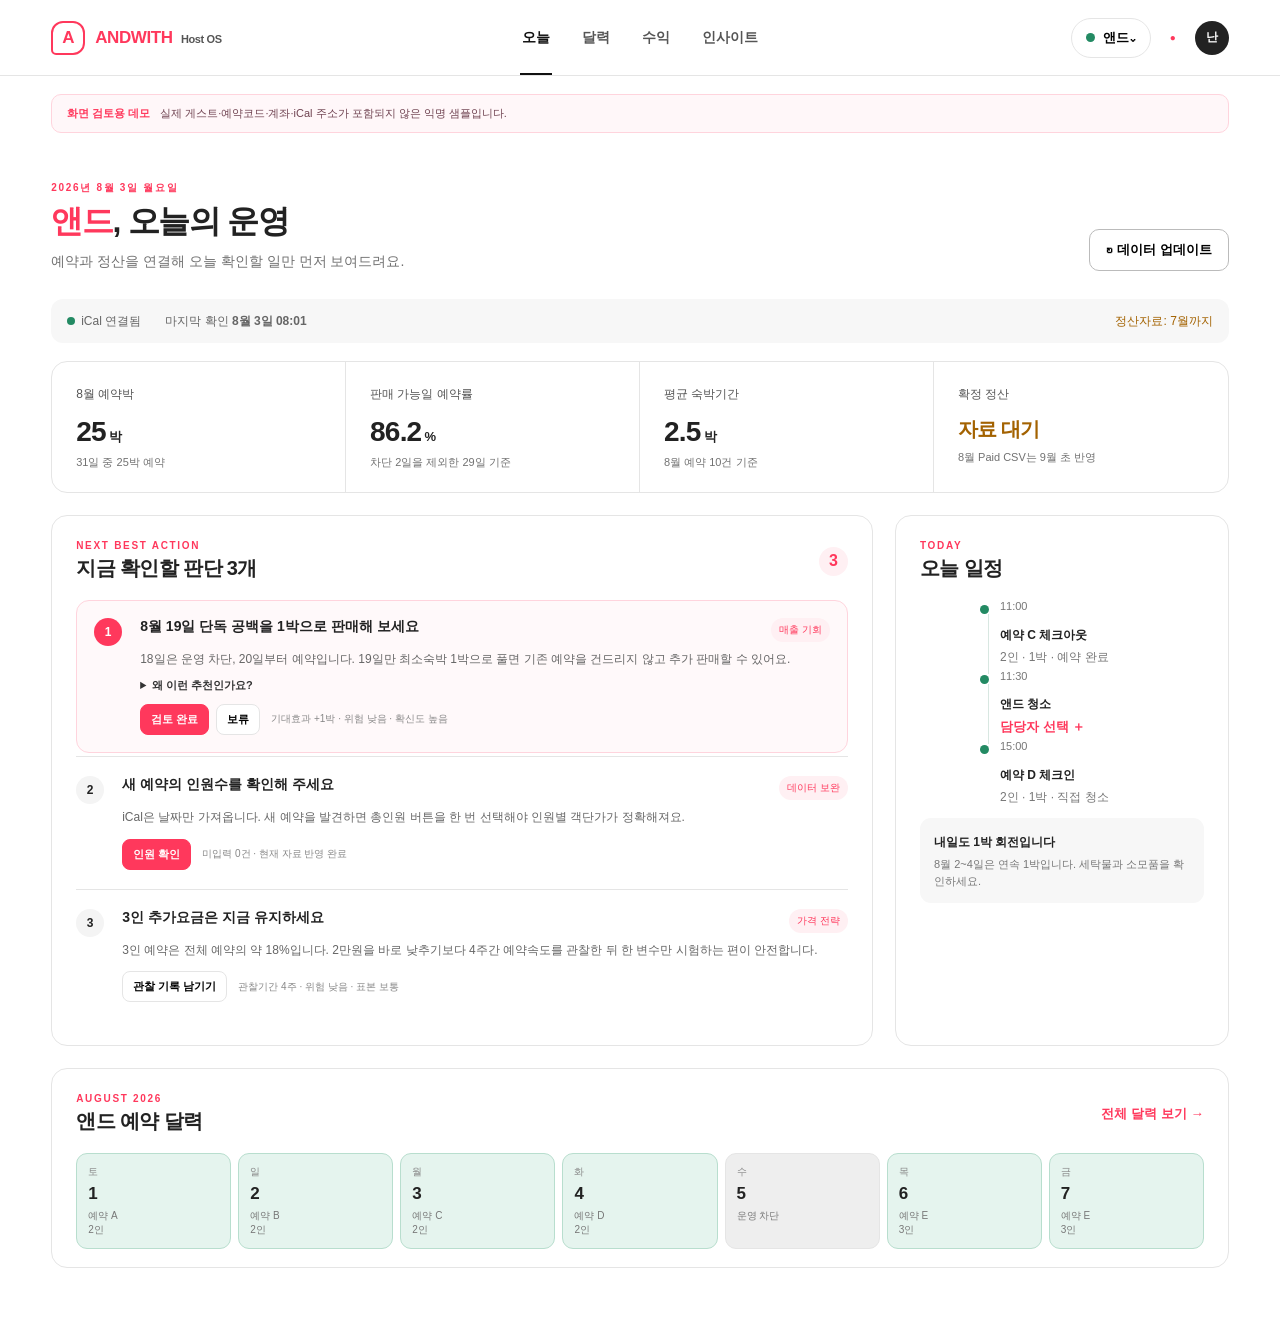
==== andwith-demo.html @ 37c61ce6 "Add standalone ANDWITH demo preview" ====
<!doctype html>
<html lang="ko">
<head>
  <meta charset="UTF-8">
  <meta name="viewport" content="width=device-width, initial-scale=1.0">
  <meta name="description" content="앤드 숙소의 예약·정산·운영 판단을 돕는 내부 운영 대시보드">
  <title>ANDWITH Host OS · 앤드</title>
  <style>
:root{--coral:#ff385c;--coral-dark:#df264b;--ink:#222;--muted:#717171;--line:#e5e5e5;--soft:#f7f7f7;--green:#238a63;--green-soft:#e5f4ee;--gold:#d49a22;--shadow:0 8px 30px rgba(0,0,0,.07)}
*{box-sizing:border-box}html{scroll-behavior:smooth}body{margin:0;color:var(--ink);background:#fff;font-family:Pretendard,"Noto Sans KR",-apple-system,BlinkMacSystemFont,"Segoe UI",sans-serif}.topbar{height:76px;border-bottom:1px solid var(--line);display:grid;grid-template-columns:1fr auto 1fr;align-items:center;padding:0 4vw;position:sticky;top:0;background:rgba(255,255,255,.96);backdrop-filter:blur(12px);z-index:20}.brand{display:flex;align-items:center;gap:10px;text-decoration:none;color:var(--coral);font-size:17px;font-weight:800;letter-spacing:-.4px}.brand b{color:#555;font-size:11px;margin-left:4px}.brand-mark{width:34px;height:34px;border:2px solid var(--coral);border-radius:12px 12px 12px 5px;display:grid;place-items:center}.topbar nav{display:flex;align-self:stretch;gap:28px}.nav{border:0;background:none;font-size:14px;font-weight:650;color:#555;position:relative;cursor:pointer;padding:0 2px}.nav.active{color:#111}.nav.active:after{content:"";height:2px;background:#111;position:absolute;left:0;right:0;bottom:0}.top-actions{display:flex;align-items:center;justify-content:flex-end;gap:13px}.property-pill{border:1px solid var(--line);border-radius:24px;background:white;padding:10px 14px;font-weight:700}.property-pill i{display:inline-block;width:9px;height:9px;border-radius:50%;background:var(--green);margin-right:8px}.bell{border:0;background:none;color:var(--coral);font-size:10px}.avatar{width:34px;height:34px;border-radius:50%;display:grid;place-items:center;background:#222;color:white;font-size:12px;font-weight:700}main{max-width:1480px;margin:auto;padding:0 4vw 70px}.view{display:none}.view.active{display:block}.page-head{display:flex;justify-content:space-between;align-items:flex-end;padding:48px 0 28px;gap:30px}.page-head.compact{padding-top:40px}.page-head h1{font-size:32px;letter-spacing:-1.3px;margin:5px 0 9px}.page-head h1 em{font-style:normal;color:var(--coral)}.page-head>div>p:last-child{color:var(--muted);font-size:14px;margin:0}.kicker{margin:0;color:var(--coral);font-size:10px;letter-spacing:1.7px;font-weight:800}.outline,.primary{border-radius:10px;padding:11px 16px;font-weight:700;cursor:pointer}.outline{background:#fff;border:1px solid #bbb}.primary{background:var(--coral);color:#fff;border:1px solid var(--coral)}.primary:hover{background:var(--coral-dark)}.status-strip{height:44px;background:var(--soft);border-radius:12px;display:flex;align-items:center;gap:24px;padding:0 16px;font-size:12px;color:#666;margin-bottom:18px}.status-strip .needs{margin-left:auto;color:#a36200}.dot{display:inline-block;width:8px;height:8px;border-radius:50%;margin-right:6px}.green{background:var(--green)}.metric-grid{display:grid;grid-template-columns:repeat(4,1fr);border:1px solid var(--line);border-radius:16px;overflow:hidden;margin-bottom:22px}.metric-grid article{padding:22px 24px;min-height:126px;border-right:1px solid var(--line)}.metric-grid article:last-child{border:0}.metric-grid span{font-size:12px;color:#555}.metric-grid strong{display:block;font-size:28px;margin:13px 0 7px;letter-spacing:-.8px}.metric-grid strong small{font-size:13px;margin-left:3px}.metric-grid p{font-size:11px;color:var(--muted);margin:0}.metric-grid .waiting{font-size:20px;color:#a36200}.dashboard-grid{display:grid;grid-template-columns:minmax(0,1.6fr) minmax(300px,.65fr);gap:22px;margin-bottom:22px}.panel{border:1px solid var(--line);border-radius:16px;background:#fff;padding:24px}.panel-head{display:flex;align-items:center;justify-content:space-between;margin-bottom:18px}.panel-head h2{font-size:20px;margin:4px 0 0;letter-spacing:-.6px}.count{width:29px;height:29px;border-radius:50%;display:grid;place-items:center;background:#fff0f3;color:var(--coral);font-weight:800}.recommend{display:grid;grid-template-columns:34px 1fr;gap:12px;padding:19px 0;border-top:1px solid var(--line)}.recommend.urgent{border:1px solid #ffd4dd;background:#fff9fa;border-radius:13px;padding:17px;margin-bottom:3px}.rank{width:28px;height:28px;border-radius:50%;background:#f4f4f4;display:grid;place-items:center;font-weight:800;font-size:12px}.urgent .rank{background:var(--coral);color:#fff}.rec-title{display:flex;justify-content:space-between;gap:12px}.rec-title b{font-size:14px}.rec-title span{font-size:10px;color:var(--coral);background:#fff0f3;padding:5px 8px;border-radius:20px;white-space:nowrap}.recommend p{font-size:12px;line-height:1.65;color:#666;margin:8px 0}.recommend details{font-size:11px;color:#666}.recommend summary{cursor:pointer;color:#333;font-weight:700}.recommend li{margin:6px 0}.rec-actions{display:flex;align-items:center;gap:7px;margin-top:11px}.rec-actions button{border:1px solid var(--line);background:#fff;padding:7px 10px;border-radius:8px;font-size:11px;font-weight:700;cursor:pointer}.rec-actions button.primary{background:var(--coral);border-color:var(--coral);color:#fff}.rec-actions small{color:#888;font-size:10px;margin-left:4px}.right-panel{padding-bottom:18px}.timeline{display:grid;gap:0}.timeline>div{display:grid;grid-template-columns:52px 12px 1fr;gap:8px;position:relative;min-height:70px}.timeline>div:before{content:"";grid-column:2;width:9px;height:9px;border-radius:50%;background:var(--green);margin-top:5px;z-index:1}.timeline>div:not(:last-child):after{content:"";position:absolute;left:68px;top:14px;bottom:-4px;width:1px;background:#d8e7e1}.timeline time{font-size:11px;color:#777}.timeline span{grid-column:3}.timeline b,.timeline small{display:block;font-size:12px}.timeline small{color:#777;margin-top:5px}.text-button{border:0;background:none;color:var(--coral);font-weight:700;padding:0;cursor:pointer}.mini-alert{background:#f7f7f7;padding:14px;border-radius:11px;margin-top:8px}.mini-alert b{font-size:12px}.mini-alert p{font-size:11px;line-height:1.5;color:#777;margin:5px 0 0}.calendar-preview{padding-bottom:18px}.week-strip{display:grid;grid-template-columns:repeat(7,1fr);gap:7px}.week-day{min-height:91px;border:1px solid var(--line);border-radius:11px;padding:11px}.week-day span,.week-day b,.week-day small{display:block}.week-day span{font-size:10px;color:#888}.week-day b{font-size:17px;margin:5px 0}.week-day small{font-size:10px;color:#777}.week-day.booked{background:var(--green-soft);border-color:#b8dece}.week-day.blocked-day{background:#eee;text-decoration:none}.calendar-toolbar{display:flex;align-items:center;gap:13px;margin-bottom:18px}.calendar-toolbar>button{border:1px solid var(--line);background:#fff;border-radius:50%;width:32px;height:32px;font-size:20px}.calendar-toolbar h2{font-size:23px;margin:0}.legend{margin-left:auto;display:flex;gap:15px;font-size:11px;color:#666}.legend i{display:inline-block;width:9px;height:9px;border-radius:3px;margin-right:5px}.legend .and{background:var(--green)}.legend .blocked{background:#aaa}.legend .clean{border:2px solid var(--coral)}.weekdays,.month-calendar{display:grid;grid-template-columns:repeat(7,1fr)}.weekdays span{font-size:11px;text-align:center;color:#777;padding:8px}.month-calendar{border-top:1px solid var(--line);border-left:1px solid var(--line)}.day{background:#fff;border:0;border-right:1px solid var(--line);border-bottom:1px solid var(--line);min-height:132px;padding:9px;text-align:left;position:relative;overflow:hidden;cursor:pointer}.day:hover{box-shadow:inset 0 0 0 2px #bbb}.day.outside{background:#fafafa;cursor:default}.day time{font-weight:700;font-size:12px}.day.booked{background:linear-gradient(180deg,#fff 0,#fff 27%,#f0f8f5 27%)}.stay{margin:13px -4px 0;background:var(--green);color:#fff;border-radius:6px;padding:8px;min-height:43px}.stay b,.stay span{display:block;white-space:nowrap;overflow:hidden;text-overflow:ellipsis}.stay b{font-size:11px}.stay span{font-size:9px;opacity:.9;margin-top:2px}.block-label{margin-top:15px;background:#ddd;color:#666;border-radius:6px;padding:8px;font-size:10px}.clean-label{position:absolute;bottom:7px;left:8px;color:var(--coral);font-size:9px;font-weight:700}.price{position:absolute;left:9px;bottom:10px;font-size:10px;color:#777}.head-buttons{display:flex;gap:8px}.notice{display:flex;gap:12px;align-items:center;background:#fff5e5;color:#805400;padding:13px 16px;border-radius:10px;font-size:12px;margin-bottom:20px}.month-tabs{display:flex;gap:7px;margin-bottom:14px}.month-tabs button{border:1px solid var(--line);background:#fff;padding:9px 17px;border-radius:22px;font-weight:700}.month-tabs button.active{background:#222;color:#fff}.month-tabs small{font-size:8px}.revenue-cards{margin-bottom:22px}.profit-list>div{display:flex;justify-content:space-between;padding:13px 0;border-bottom:1px solid var(--line);font-size:13px}.profit-list .minus b{color:#777}.profit-list .total{padding-top:18px;border:0;font-size:15px}.profit-list .total b{color:var(--green)}.formula{background:var(--soft);padding:11px;border-radius:8px;color:#777;font-size:10px}.data-quality ul{list-style:none;padding:0;margin:0}.data-quality li{padding:10px 0;border-bottom:1px solid var(--line);font-size:12px}.data-quality li:before{margin-right:8px}.data-quality .ok:before{content:'✓';color:var(--green)}.data-quality .warn:before{content:'!';color:#b87800;font-weight:800}.chart-panel{padding-bottom:22px}.chip{font-size:10px;background:#fff0f3;color:var(--coral);padding:7px 10px;border-radius:20px}.chart{height:260px;position:relative;margin-top:30px}.chart svg{width:100%;height:230px;overflow:visible}.chart .area{fill:url(#area)}.chart .line{fill:none;stroke:var(--coral);stroke-width:3}.chart circle{fill:var(--coral);stroke:#fff;stroke-width:3}.gridlines{position:absolute;inset:0 0 30px;background:repeating-linear-gradient(to bottom,#eee 0,#eee 1px,transparent 1px,transparent 45px)}.spike-note{position:absolute;right:2%;top:-28px;background:#fff;border:1px solid #ffd1da;box-shadow:var(--shadow);padding:11px 13px;border-radius:10px;display:grid;gap:3px}.spike-note b{font-size:11px}.spike-note span{font-size:9px;color:#777}.spike-note button{border:0;background:none;color:var(--coral);padding:3px 0;text-align:left;font-size:9px;font-weight:700}.chart-labels{display:flex;justify-content:space-between;color:#888;font-size:10px}dialog{border:0;border-radius:18px;padding:0;width:min(590px,calc(100vw - 30px));box-shadow:0 24px 90px rgba(0,0,0,.25)}dialog::backdrop{background:rgba(0,0,0,.44);backdrop-filter:blur(2px)}dialog form{padding:30px;position:relative}dialog h2{font-size:24px;margin:5px 0 9px}dialog form>p:not(.kicker){font-size:12px;color:#777;line-height:1.6}.close{position:absolute;right:18px;top:16px;border:0;background:#f4f4f4;border-radius:50%;width:30px;height:30px;font-size:18px}dialog label{display:grid;gap:7px;font-size:11px;font-weight:700;margin-top:15px}dialog input,dialog textarea,dialog select{border:1px solid #ccc;border-radius:9px;padding:11px;font:inherit}dialog textarea{min-height:100px;resize:vertical}.dialog-actions{display:flex;justify-content:flex-end;gap:8px;margin-top:20px}.dialog-actions button{border:1px solid var(--line);padding:10px 15px;border-radius:9px;background:#fff;font-weight:700}.dialog-actions .primary{background:var(--coral);color:#fff}.result,.empty-state{margin-top:14px;background:var(--soft);padding:13px;border-radius:9px;color:#666;font-size:11px}.dropzone{border:1px dashed #aaa;border-radius:11px;padding:23px;text-align:center}.dropzone input{display:none}.dropzone span,.dropzone small{display:block}.dropzone small{color:#999;margin-top:4px}.form-row{display:grid;grid-template-columns:1fr 1fr;gap:10px}.guest-buttons{display:grid;grid-template-columns:repeat(4,1fr);gap:7px}.guest-buttons button{border:1px solid #ccc;background:#fff;padding:10px;border-radius:8px}.guest-buttons button.selected{background:var(--green);color:#fff;border-color:var(--green)}#toast{position:fixed;bottom:25px;left:50%;transform:translate(-50%,20px);background:#222;color:#fff;padding:11px 18px;border-radius:24px;font-size:12px;opacity:0;pointer-events:none;transition:.25s;z-index:99}#toast.show{opacity:1;transform:translate(-50%,0)}
@media(max-width:1000px){.metric-grid{grid-template-columns:1fr 1fr}.metric-grid article:nth-child(2){border-right:0}.metric-grid article:nth-child(-n+2){border-bottom:1px solid var(--line)}.dashboard-grid{grid-template-columns:1fr}.day{min-height:110px}.topbar{grid-template-columns:1fr auto}.topbar nav{display:none}.brand b{display:none}}
@media(max-width:650px){.topbar{height:64px;padding:0 16px}.property-pill{display:none}main{padding:0 13px 40px}.page-head{padding-top:28px;display:block}.page-head h1{font-size:27px}.page-head>button,.head-buttons{margin-top:18px}.metric-grid{grid-template-columns:1fr 1fr}.metric-grid article{padding:16px;min-height:110px}.metric-grid strong{font-size:22px}.status-strip{overflow:auto;white-space:nowrap}.recommend{grid-template-columns:28px 1fr}.rec-title{display:block}.rec-title span{display:inline-block;margin-top:6px}.rec-actions{flex-wrap:wrap}.week-strip{overflow:auto;grid-template-columns:repeat(7,95px)}.calendar-panel{padding:12px;overflow:auto}.calendar-toolbar,.weekdays,.month-calendar{min-width:760px}.legend{display:none}.day{min-height:115px}.notice{align-items:flex-start;display:grid}.spike-note{right:0}.chart{height:220px}.chart svg{height:190px}}
.demo-banner{margin-top:18px;padding:11px 15px;border:1px solid #ffd4dd;background:#fff7f9;border-radius:10px;display:flex;align-items:center;gap:10px;color:#6f4250;font-size:11px}.demo-banner b{color:var(--coral);white-space:nowrap}@media(max-width:650px){.demo-banner{align-items:flex-start;display:grid}}

</style>
</head>
<body>
  <header class="topbar">
    <a class="brand" href="#today" aria-label="ANDWITH 홈"><span class="brand-mark">A</span><span>ANDWITH <b>Host OS</b></span></a>
    <nav aria-label="주 메뉴">
      <button class="nav active" data-view="today">오늘</button><button class="nav" data-view="calendar">달력</button><button class="nav" data-view="revenue">수익</button><button class="nav" data-view="insights">인사이트</button>
    </nav>
    <div class="top-actions"><button class="property-pill"><i></i>앤드⌄</button><button class="bell" aria-label="알림">●</button><span class="avatar">난</span></div>
  </header>

  <main>
    <div class="demo-banner"><b>화면 검토용 데모</b><span>실제 게스트·예약코드·계좌·iCal 주소가 포함되지 않은 익명 샘플입니다.</span></div>
    <section class="view active" id="today">
      <div class="page-head"><div><p class="kicker">2026년 8월 3일 월요일</p><h1><em>앤드</em>, 오늘의 운영</h1><p>예약과 정산을 연결해 오늘 확인할 일만 먼저 보여드려요.</p></div><button class="outline" data-open="syncDialog">↻ 데이터 업데이트</button></div>
      <div class="status-strip"><span><i class="dot green"></i>iCal 연결됨</span><span>마지막 확인 <b id="lastSync">8월 3일 08:01</b></span><span class="needs">정산자료: 7월까지</span></div>
      <div class="metric-grid">
        <article><span>8월 예약박</span><strong id="bookedMetric">25<small>박</small></strong><p>31일 중 25박 예약</p></article>
        <article><span>판매 가능일 예약률</span><strong id="sellableMetric">86.2<small>%</small></strong><p>차단 2일을 제외한 29일 기준</p></article>
        <article><span>평균 숙박기간</span><strong id="losMetric">2.5<small>박</small></strong><p>8월 예약 10건 기준</p></article>
        <article><span>확정 정산</span><strong class="waiting">자료 대기</strong><p>8월 Paid CSV는 9월 초 반영</p></article>
      </div>

      <div class="dashboard-grid">
        <section class="panel actions-panel"><div class="panel-head"><div><p class="kicker">NEXT BEST ACTION</p><h2>지금 확인할 판단 3개</h2></div><span class="count">3</span></div>
          <article class="recommend urgent"><span class="rank">1</span><div><div class="rec-title"><b>8월 19일 단독 공백을 1박으로 판매해 보세요</b><span>매출 기회</span></div><p>18일은 운영 차단, 20일부터 예약입니다. 19일만 최소숙박 1박으로 풀면 기존 예약을 건드리지 않고 추가 판매할 수 있어요.</p><details><summary>왜 이런 추천인가요?</summary><ul><li>예약 사이 판매 가능한 단독 1박입니다.</li><li>최근 임박 1박 수령액은 약 8.8만~11.8만원 범위입니다.</li><li>외주 청소 시 할인 폭이 크면 이익이 빠르게 줄어듭니다.</li></ul></details><div class="rec-actions"><button class="primary">검토 완료</button><button>보류</button><small>기대효과 +1박 · 위험 낮음 · 확신도 높음</small></div></div></article>
          <article class="recommend"><span class="rank">2</span><div><div class="rec-title"><b>새 예약의 인원수를 확인해 주세요</b><span>데이터 보완</span></div><p>iCal은 날짜만 가져옵니다. 새 예약을 발견하면 총인원 버튼을 한 번 선택해야 인원별 객단가가 정확해져요.</p><div class="rec-actions"><button class="primary" data-open="guestDialog">인원 확인</button><small>미입력 0건 · 현재 자료 반영 완료</small></div></div></article>
          <article class="recommend"><span class="rank">3</span><div><div class="rec-title"><b>3인 추가요금은 지금 유지하세요</b><span>가격 전략</span></div><p>3인 예약은 전체 예약의 약 18%입니다. 2만원을 바로 낮추기보다 4주간 예약속도를 관찰한 뒤 한 변수만 시험하는 편이 안전합니다.</p><div class="rec-actions"><button>관찰 기록 남기기</button><small>관찰기간 4주 · 위험 낮음 · 표본 보통</small></div></div></article>
        </section>

        <aside class="panel right-panel"><div class="panel-head"><div><p class="kicker">TODAY</p><h2>오늘 일정</h2></div></div>
          <div class="timeline"><div><time>11:00</time><span><b>예약 C 체크아웃</b><small>2인 · 1박 · 예약 완료</small></span></div><div><time>11:30</time><span><b>앤드 청소</b><small><button class="text-button" id="cleanerButton">담당자 선택 ＋</button></small></span></div><div><time>15:00</time><span><b>예약 D 체크인</b><small>2인 · 1박 · 직접 청소</small></span></div></div>
          <div class="mini-alert"><b>내일도 1박 회전입니다</b><p>8월 2~4일은 연속 1박입니다. 세탁물과 소모품을 확인하세요.</p></div>
        </aside>
      </div>

      <section class="panel calendar-preview"><div class="panel-head"><div><p class="kicker">AUGUST 2026</p><h2>앤드 예약 달력</h2></div><button class="text-button" data-view-link="calendar">전체 달력 보기 →</button></div><div id="miniCalendar" class="week-strip"></div></section>
    </section>

    <section class="view" id="calendar">
      <div class="page-head compact"><div><p class="kicker">OPERATIONS CALENDAR</p><h1><em>앤드</em> 예약 달력</h1><p>예약·차단·청소 일정을 한 달 전체로 확인합니다.</p></div><div class="head-buttons"><button class="outline" data-open="reservationDialog">＋ 예약 보완</button><button class="primary" data-open="syncDialog">↻ 동기화</button></div></div>
      <section class="panel calendar-panel"><div class="calendar-toolbar"><button aria-label="이전 달">‹</button><h2>2026년 8월</h2><button aria-label="다음 달">›</button><div class="legend"><span><i class="and"></i>앤드 예약</span><span><i class="blocked"></i>운영 차단</span><span><i class="clean"></i>청소</span></div></div><div class="weekdays"><span>일</span><span>월</span><span>화</span><span>수</span><span>목</span><span>금</span><span>토</span></div><div id="monthCalendar" class="month-calendar"></div></section>
    </section>

    <section class="view" id="revenue">
      <div class="page-head compact"><div><p class="kicker">REVENUE & PROFIT</p><h1><em>앤드</em> 정산·손익</h1><p>숙박월 실적과 실제 입금월을 분리해서 봅니다.</p></div><button class="primary" data-open="csvDialog">CSV 업로드</button></div>
      <div class="notice"><b>8월은 진행 중입니다.</b><span>8월 Paid CSV를 9월 초에 올리면 확정 정산으로 마감됩니다. 매일 올릴 필요는 없어요.</span></div>
      <div class="month-tabs"><button>6월</button><button class="active">7월</button><button>8월 <small>진행 중</small></button></div>
      <div class="metric-grid revenue-cards"><article><span>7월 호스팅 총수입</span><strong>3,846,160<small>원</small></strong><p>숙박월 기준 추정 배분</p></article><article><span>공동호스트·수수료 후</span><strong>3,087,504<small>원</small></strong><p>입력 거래 기준</p></article><article><span>총 ADR</span><strong>142,450<small>원</small></strong><p>예약박 27박 기준</p></article><article><span>예상 운영이익</span><strong>1,707,000<small>원</small></strong><p>세전 · 비용 추정</p></article></div>
      <div class="dashboard-grid"><section class="panel"><div class="panel-head"><div><p class="kicker">PROFIT BRIDGE</p><h2>7월에 남은 돈</h2></div></div><div class="profit-list"><div><span>호스팅 총수입</span><b>3,846,160원</b></div><div class="minus"><span>에어비앤비 수수료·공동호스트</span><b>−758,656원</b></div><div class="minus"><span>월세·관리비·공과금·소모품</span><b>−855,000원</b></div><div class="minus"><span>청소·세탁 추정</span><b>−475,000원</b></div><div class="total"><span>세전 예상 운영이익</span><b>약 1,707,000원</b></div></div><p class="formula">각 숫자를 누르면 사용한 예약·거래·비용 원자료를 추적할 수 있도록 설계합니다.</p></section><aside class="panel data-quality"><div class="panel-head"><div><p class="kicker">DATA QUALITY</p><h2>정산 확인사항</h2></div></div><ul><li class="ok">Payout 행은 매출에서 제외</li><li class="ok">동일 예약코드 분할거래 통합</li><li class="ok">추천 크레딧은 영업외수입 분리</li><li class="warn">월경계 예약은 숙박일별 평균 배분</li><li class="warn">인터넷 비용 금액 미입력</li></ul></aside></div>
    </section>

    <section class="view" id="insights">
      <div class="page-head compact"><div><p class="kicker">PERFORMANCE INSIGHTS</p><h1><em>앤드</em> 성과 인사이트</h1><p>조회·예약·남은 판매일을 함께 보고 전환율을 해석합니다.</p></div><button class="outline" id="addChange">＋ 변경 기록</button></div>
      <div class="metric-grid"><article><span>7월 조회수</span><strong>4,126</strong><p>6월 대비 +58.2%</p></article><article><span>새 예약</span><strong>25<small>건</small></strong><p>선택기간 기준</p></article><article><span>조회→예약률</span><strong>0.6<small>%</small></strong><p>가동률과 다른 지표입니다</p></article><article><span>7월 판매 가능일 예약률</span><strong>100<small>%</small></strong><p>운영차단 4일 제외</p></article></div>
      <section class="panel chart-panel"><div class="panel-head"><div><p class="kicker">VIEWS & CHANGE LOG</p><h2>조회 추이와 운영 변경</h2></div><span class="chip">원인 후보 비교</span></div><div class="chart"><div class="gridlines"></div><svg viewBox="0 0 1000 230" preserveAspectRatio="none" aria-label="7월 조회수 추이"><defs><linearGradient id="area" x1="0" y1="0" x2="0" y2="1"><stop offset="0" stop-color="#ff385c" stop-opacity=".35"/><stop offset="1" stop-color="#ff385c" stop-opacity=".02"/></linearGradient></defs><path class="area" d="M0 170 L40 195 L80 172 L120 180 L160 193 L200 196 L240 170 L280 150 L320 172 L360 170 L400 105 L440 80 L480 125 L520 184 L560 186 L600 180 L640 185 L680 172 L720 148 L760 145 L800 115 L840 110 L880 145 L900 180 L920 25 L940 135 L970 145 L1000 160 L1000 230 L0 230Z"/><path class="line" d="M0 170 L40 195 L80 172 L120 180 L160 193 L200 196 L240 170 L280 150 L320 172 L360 170 L400 105 L440 80 L480 125 L520 184 L560 186 L600 180 L640 185 L680 172 L720 148 L760 145 L800 115 L840 110 L880 145 L900 180 L920 25 L940 135 L970 145 L1000 160"/><circle cx="920" cy="25" r="6"/></svg><div class="spike-note"><b>7월 26일 조회 급등</b><span>변경 기록이 없어 원인을 확정할 수 없어요.</span><button id="logCause">이날 변경 기록 추가</button></div></div><div class="chart-labels"><span>7/1</span><span>7/7</span><span>7/13</span><span>7/19</span><span>7/26</span><span>7/31</span></div></section>
    </section>
  </main>

  <dialog id="syncDialog"><form method="dialog"><button class="close" value="cancel">×</button><p class="kicker">CALENDAR SYNC</p><h2>예약 달력 업데이트</h2><p>iCal 주소는 한 번만 저장합니다. 브라우저 보안상 직접 읽지 못할 경우 최신 iCal 원문을 붙여 넣을 수 있어요.</p><label>비공개 iCal 주소<input id="icalUrl" type="url" value="" placeholder="https://www.airbnb.co.kr/calendar/ical/…"></label><label>또는 iCal 원문 붙여넣기<textarea id="icalText" placeholder="BEGIN:VCALENDAR…"></textarea></label><div id="syncResult" class="result">현재 테스트 데이터: 8월 예약 10건 · 25박 · 차단 2일</div><div class="dialog-actions"><button value="cancel">취소</button><button type="button" class="primary" id="syncButton">업데이트 확인</button></div></form></dialog>
  <dialog id="csvDialog"><form method="dialog"><button class="close" value="cancel">×</button><p class="kicker">AIRBNB CSV</p><h2>정산자료 가져오기</h2><p>같은 파일을 다시 올려도 예약코드와 거래 내용을 비교해 중복 반영하지 않습니다.</p><label class="dropzone">CSV 파일 선택<input id="csvFile" type="file" accept=".csv,text/csv"><span>파일을 끌어놓거나 눌러서 선택</span><small>Paid 또는 Upcoming CSV</small></label><label>또는 표 내용 붙여넣기<textarea id="csvText" placeholder="날짜&#9;입금 예정일&#9;종류&#9;예약 코드…"></textarea></label><div id="csvResult" class="result">파일을 선택하면 예약·Payout·공동호스트 분배를 자동 분류합니다.</div><div class="dialog-actions"><button value="cancel">취소</button><button type="button" class="primary" id="csvButton">분석해서 반영</button></div></form></dialog>
  <dialog id="guestDialog"><form method="dialog"><button class="close" value="cancel">×</button><p class="kicker">GUEST COUNT</p><h2>새 예약 인원 확인</h2><p>현재 등록된 8월 예약은 모두 입력됐습니다. 다음 새 예약부터 아래 버튼으로 총인원만 선택하면 됩니다.</p><div class="empty-state">✓ 미입력 예약이 없습니다.</div><div class="dialog-actions"><button value="cancel" class="primary">확인</button></div></form></dialog>
  <dialog id="reservationDialog"><form method="dialog"><button class="close" value="cancel">×</button><p class="kicker">RESERVATION DETAILS</p><h2>예약 정보 보완</h2><div class="form-row"><label>체크인<input type="date" value="2026-08-04"></label><label>체크아웃<input type="date" value="2026-08-05"></label></div><label>총인원<div class="guest-buttons"><button type="button">1명</button><button type="button" class="selected">2명</button><button type="button">3명</button><button type="button">4명</button></div></label><label>청소 담당자<select><option>난희 · 직접 청소</option><option>외주 담당자</option><option>미배정</option></select></label><div class="dialog-actions"><button value="cancel">취소</button><button value="default" class="primary">저장</button></div></form></dialog>
  <div id="toast" role="status"></div>
  <script>
const reservations=[
  {start:1,end:2,name:'예약 A',guests:2},{start:2,end:3,name:'예약 B',guests:2},{start:3,end:4,name:'예약 C',guests:2},{start:4,end:5,name:'예약 D',guests:2},
  {start:6,end:10,name:'예약 E',guests:3},{start:10,end:13,name:'예약 F',guests:3},{start:13,end:18,name:'예약 G',guests:2},{start:20,end:24,name:'예약 H',guests:2},{start:24,end:26,name:'예약 I',guests:3},{start:27,end:30,name:'예약 J',guests:2}
];
const blocked={5:'보수·휴식',18:'보수·휴식'};
const cleaners={3:'미배정',4:'난희',5:'난희',10:'외주',13:'외주',18:'외주',24:'외주',26:'외주',30:'외주'};
const views=[...document.querySelectorAll('.view')];

function showView(id){
  views.forEach(v=>v.classList.toggle('active',v.id===id));
  document.querySelectorAll('.nav').forEach(n=>n.classList.toggle('active',n.dataset.view===id));
  window.scrollTo({top:0,behavior:'smooth'});
}
document.querySelectorAll('[data-view]').forEach(b=>b.addEventListener('click',()=>showView(b.dataset.view)));
document.querySelectorAll('[data-view-link]').forEach(b=>b.addEventListener('click',()=>showView(b.dataset.viewLink)));
document.querySelectorAll('[data-open]').forEach(b=>b.addEventListener('click',()=>document.getElementById(b.dataset.open).showModal()));

function reservationOn(day){return reservations.find(r=>day>=r.start&&day<r.end)}
function renderMonth(){
  const root=document.getElementById('monthCalendar'); root.innerHTML='';
  for(let i=0;i<6;i++){const blank=document.createElement('div');blank.className='day outside';root.append(blank)}
  for(let day=1;day<=31;day++){
    const r=reservationOn(day),cell=document.createElement('button');cell.className='day';cell.type='button';
    if(r)cell.classList.add('booked');if(blocked[day])cell.classList.add('blocked-day');
    let content=`<time>${day}</time>`;
    if(r){const start=r.start===day;content+=`<div class="stay ${start?'start':''}">${start?`<b>${r.name}</b><span>${r.guests}인 · ${r.end-r.start}박</span>`:'<span>예약 중</span>'}</div>`}
    if(blocked[day])content+=`<div class="block-label">— ${blocked[day]}</div>`;
    if(cleaners[day])content+=`<div class="clean-label">⌁ 청소 · ${cleaners[day]}</div>`;
    if(!r&&!blocked[day])content+=`<div class="price">₩${[5,6].includes((day+6)%7)?'16.5':'11.9'}만</div>`;
    cell.innerHTML=content;cell.addEventListener('click',()=>document.getElementById('reservationDialog').showModal());root.append(cell)
  }
}
function renderWeek(){
  const root=document.getElementById('miniCalendar');root.innerHTML='';
  for(let day=1;day<=7;day++){const r=reservationOn(day);root.insertAdjacentHTML('beforeend',`<div class="week-day ${r?'booked':''} ${blocked[day]?'blocked-day':''}"><span>${['토','일','월','화','수','목','금'][day-1]}</span><b>${day}</b>${r?`<small>${r.name}<br>${r.guests}인</small>`:blocked[day]?'<small>운영 차단</small>':'<small>₩11.9만</small>'}</div>`)}
}
renderMonth();renderWeek();

const toast=message=>{const el=document.getElementById('toast');el.textContent=message;el.classList.add('show');setTimeout(()=>el.classList.remove('show'),2400)};
document.querySelectorAll('.rec-actions button').forEach(b=>b.addEventListener('click',()=>{if(!b.dataset.open)toast(`“${b.textContent.trim()}”으로 기록했습니다.`)}));
document.getElementById('cleanerButton').addEventListener('click',()=>document.getElementById('reservationDialog').showModal());
document.querySelectorAll('.guest-buttons button').forEach(b=>b.addEventListener('click',()=>{b.parentElement.querySelectorAll('button').forEach(x=>x.classList.remove('selected'));b.classList.add('selected')}));

function parseIcal(text){
  const events=[];for(const block of text.split('BEGIN:VEVENT').slice(1)){const start=block.match(/DTSTART(?:;VALUE=DATE)?:([0-9]{8})/),end=block.match(/DTEND(?:;VALUE=DATE)?:([0-9]{8})/),summary=block.match(/SUMMARY:(.*)/);if(start&&end)events.push({start:start[1],end:end[1],summary:summary?.[1]?.trim()||''})}return events
}
document.getElementById('syncButton').addEventListener('click',async()=>{
  const text=document.getElementById('icalText').value.trim(),url=document.getElementById('icalUrl').value.trim(),result=document.getElementById('syncResult');
  let source=text;
  if(!source&&url){try{const response=await fetch(url);if(!response.ok)throw new Error();source=await response.text()}catch{result.innerHTML='<b>브라우저에서 링크를 직접 읽지 못했습니다.</b> iCal 원문을 아래 칸에 붙여 넣으면 동일하게 분석합니다.';return}}
  if(!source){result.textContent='iCal 주소 또는 원문을 입력해 주세요.';return}
  const events=parseIcal(source),reserved=events.filter(e=>e.summary==='Reserved').length,blocks=events.filter(e=>e.summary.includes('Not available')).length;
  localStorage.setItem('andwith-ical-url',url);localStorage.setItem('andwith-last-sync',new Date().toISOString());
  result.innerHTML=`<b>${events.length}개 일정 확인</b> · 예약 ${reserved}건 · 운영차단 ${blocks}건`;document.getElementById('lastSync').textContent='방금 전';toast('달력 업데이트를 확인했습니다.')
});
document.getElementById('icalUrl').value=localStorage.getItem('andwith-ical-url')||'';

function splitRows(text){
  const delimiter=text.includes('\t')?'\t':',';const rows=[];let row=[],field='',quoted=false;
  for(let i=0;i<text.length;i++){const c=text[i],next=text[i+1];if(c==='"'&&quoted&&next==='"'){field+='"';i++}else if(c==='"'){quoted=!quoted}else if(c===delimiter&&!quoted){row.push(field);field=''}else if((c==='\n'||c==='\r')&&!quoted){if(c==='\r'&&next==='\n')i++;row.push(field);if(row.some(v=>v.trim()))rows.push(row);row=[];field=''}else field+=c}if(field||row.length){row.push(field);rows.push(row)}return rows
}
function analyzeCsv(text){
  const rows=splitRows(text);if(rows.length<2)return null;const header=rows[0].map(x=>x.trim()),typeIndex=header.indexOf('종류'),codeIndex=header.indexOf('예약 코드');const types={},codes=new Set();
  rows.slice(1).forEach(row=>{const type=(row[typeIndex]||'기타').trim();types[type]=(types[type]||0)+1;if(row[codeIndex])codes.add(row[codeIndex].trim())});return {rows:rows.length-1,codes:codes.size,types}
}
const file=document.getElementById('csvFile');file.addEventListener('change',async()=>{if(file.files[0])document.getElementById('csvText').value=await file.files[0].text()});
document.getElementById('csvButton').addEventListener('click',()=>{const result=analyzeCsv(document.getElementById('csvText').value);const box=document.getElementById('csvResult');if(!result){box.textContent='읽을 수 있는 CSV 또는 표 내용을 넣어 주세요.';return}box.innerHTML=`<b>${result.rows}개 거래행 분석</b> · 고유 예약 ${result.codes}건 · 예약 ${result.types['예약']||0}행 · Payout ${result.types.Payout||0}행`;toast('정산자료를 분석했습니다.')});
document.getElementById('addChange').addEventListener('click',()=>toast('변경 기록 입력 화면은 다음 테스트에서 연결합니다.'));
document.getElementById('logCause').addEventListener('click',()=>toast('7월 26일 변경 기록을 추가할 수 있도록 표시했습니다.'));

</script>
</body>
</html>
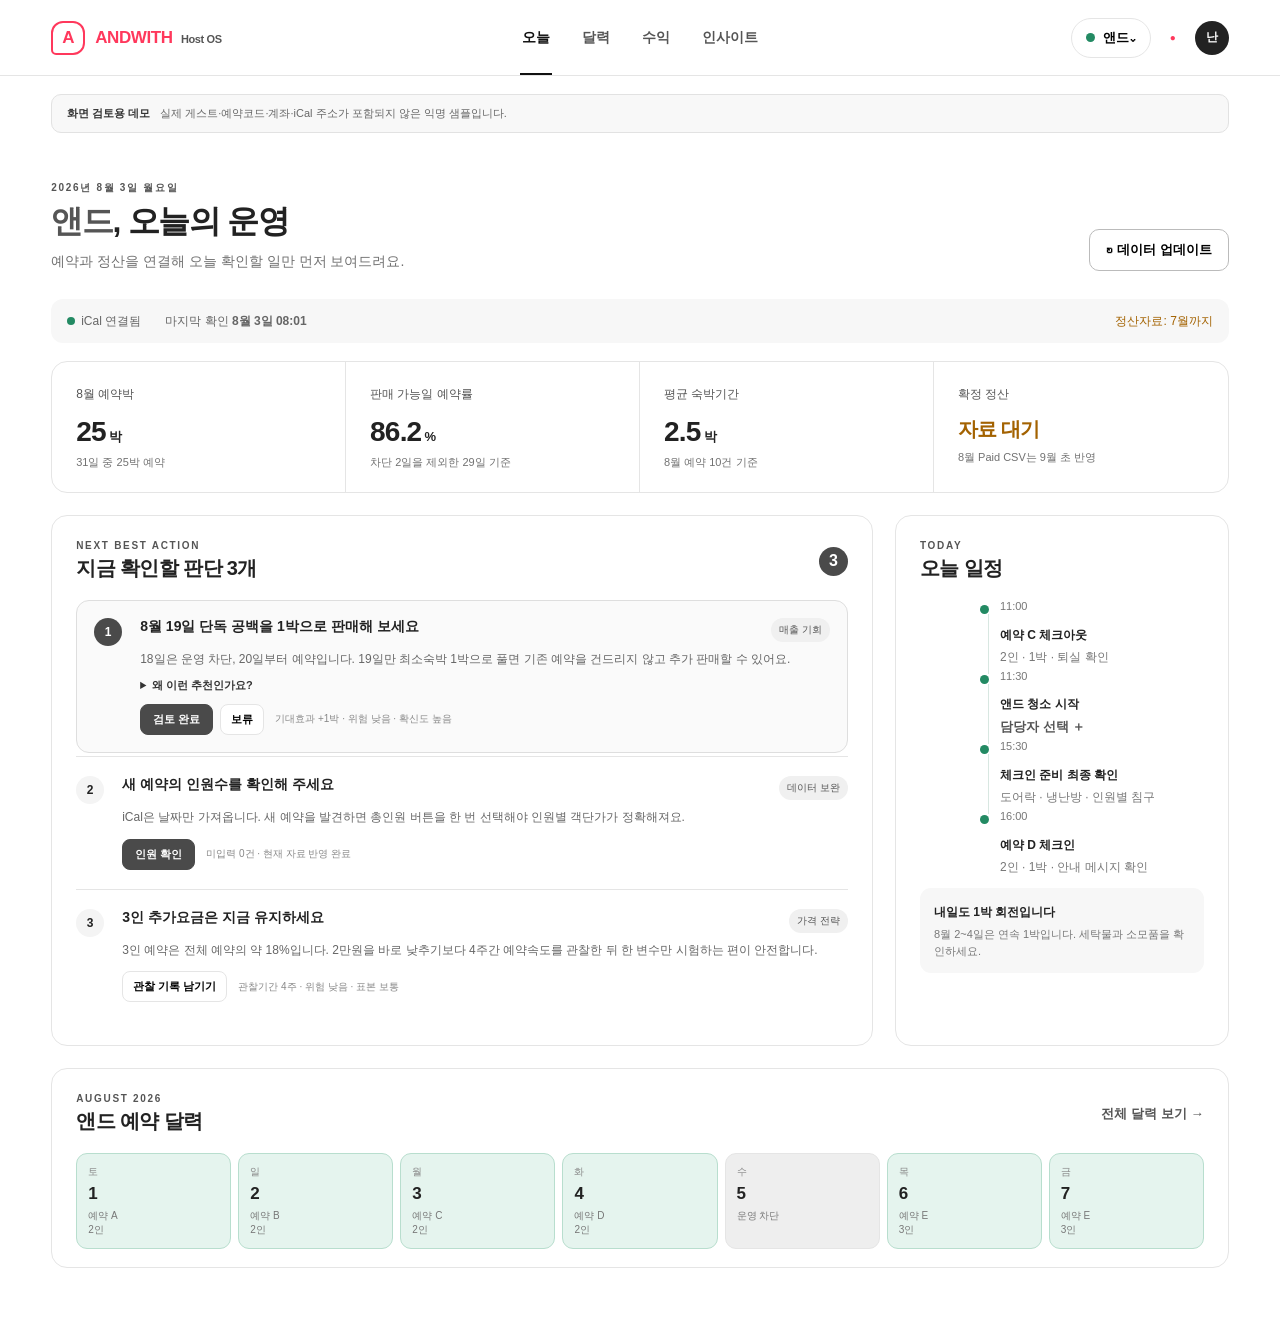
==== commit ee4dc693: "Refine dashboard operations and explainable insights" ====
--- a/andwith-demo.html
+++ b/andwith-demo.html
@@ -11,6 +11,14 @@
 @media(max-width:1000px){.metric-grid{grid-template-columns:1fr 1fr}.metric-grid article:nth-child(2){border-right:0}.metric-grid article:nth-child(-n+2){border-bottom:1px solid var(--line)}.dashboard-grid{grid-template-columns:1fr}.day{min-height:110px}.topbar{grid-template-columns:1fr auto}.topbar nav{display:none}.brand b{display:none}}
 @media(max-width:650px){.topbar{height:64px;padding:0 16px}.property-pill{display:none}main{padding:0 13px 40px}.page-head{padding-top:28px;display:block}.page-head h1{font-size:27px}.page-head>button,.head-buttons{margin-top:18px}.metric-grid{grid-template-columns:1fr 1fr}.metric-grid article{padding:16px;min-height:110px}.metric-grid strong{font-size:22px}.status-strip{overflow:auto;white-space:nowrap}.recommend{grid-template-columns:28px 1fr}.rec-title{display:block}.rec-title span{display:inline-block;margin-top:6px}.rec-actions{flex-wrap:wrap}.week-strip{overflow:auto;grid-template-columns:repeat(7,95px)}.calendar-panel{padding:12px;overflow:auto}.calendar-toolbar,.weekdays,.month-calendar{min-width:760px}.legend{display:none}.day{min-height:115px}.notice{align-items:flex-start;display:grid}.spike-note{right:0}.chart{height:220px}.chart svg{height:190px}}
 .demo-banner{margin-top:18px;padding:11px 15px;border:1px solid #ffd4dd;background:#fff7f9;border-radius:10px;display:flex;align-items:center;gap:10px;color:#6f4250;font-size:11px}.demo-banner b{color:var(--coral);white-space:nowrap}@media(max-width:650px){.demo-banner{align-items:flex-start;display:grid}}
+/* ANDWITH is the only coral brand element; operational controls stay neutral. */
+.kicker,.page-head h1 em,.text-button,.spike-note button,.chip{color:#555}.page-head h1 em{font-style:normal}.primary,.rec-actions button.primary,.action-button,.dialog-actions .action-button{background:#4a4a4a!important;border-color:#4a4a4a!important;color:#fff!important}.primary:hover,.action-button:hover{background:#303030!important}.count,.urgent .rank{background:#4a4a4a;color:#fff}.recommend.urgent{border-color:#dedede;background:#fafafa}.rec-title span,.chip{background:#f0f0f0;color:#555}.demo-banner{border-color:#e2e2e2;background:#f8f8f8;color:#666}.demo-banner b{color:#333}.outline.small{padding:7px 10px;font-size:11px}.rec-actions .action-button{padding:7px 12px}
+/* A reservation is one continuous bar, split only when a calendar row wraps. */
+.day{overflow:visible}.stay{position:relative;z-index:2;margin:13px -10px 0;border-radius:0;min-height:43px}.stay.segment-start{margin-left:-4px;border-radius:7px 0 0 7px;padding-left:9px}.stay.segment-end{margin-right:-4px;border-radius:0 7px 7px 0}.stay.segment-start.segment-end{border-radius:7px;margin-left:-4px;margin-right:-4px}
+.custom-expense{position:relative;padding-right:30px!important}.custom-expense span small{display:block;color:#999;font-size:9px;margin-top:3px}.custom-expense button{position:absolute;right:0;border:0;background:#f1f1f1;width:22px;height:22px;border-radius:50%;cursor:pointer;color:#777}.profit-list #extraExpenseRows:empty{display:none}
+#viewsChart circle{fill:#fff;stroke:#3f3f3f;stroke-width:3;cursor:pointer;vector-effect:non-scaling-stroke}#viewsChart circle:hover,#viewsChart circle.selected{fill:#3f3f3f;stroke:#fff;stroke-width:4}.chart-detail{display:grid;grid-template-columns:repeat(4,1fr) auto;align-items:center;gap:12px;background:#f7f7f7;border-radius:11px;padding:13px 15px;margin-top:14px}.chart-detail div span,.chart-detail div b{display:block}.chart-detail div span{font-size:9px;color:#888;margin-bottom:4px}.chart-detail div b{font-size:12px}.chart-detail button{border:1px solid #bbb;background:#fff;border-radius:8px;padding:8px 10px;font-size:10px;font-weight:700}.insight-grid{display:grid;grid-template-columns:repeat(4,1fr);gap:12px;margin:18px 0}.stage-card{padding:19px}.stage-card .stage{font-size:9px;color:#777}.stage-card h3{font-size:14px;margin:7px 0 16px}.stage-card>b{font-size:20px}.stage-card p{font-size:11px;line-height:1.55;color:#666;min-height:52px}.stage-card small{color:#999;font-size:9px}.report-preview{display:grid;grid-template-columns:1fr 1.25fr;gap:40px;align-items:center}.report-preview h2{margin:6px 0 8px}.report-preview>div>p:last-child{font-size:12px;color:#666;line-height:1.6}.report-preview ul{list-style:none;padding:0;margin:0;display:grid;grid-template-columns:1fr 1fr;gap:10px}.report-preview li{background:#f7f7f7;border-radius:9px;padding:12px}.report-preview li b,.report-preview li span{display:block;font-size:10px}.report-preview li b{margin-bottom:5px}.report-preview li span{color:#777}
+@media(max-width:1000px){.insight-grid{grid-template-columns:1fr 1fr}.chart-detail{grid-template-columns:1fr 1fr}.report-preview{grid-template-columns:1fr}}
+@media(max-width:650px){.insight-grid{grid-template-columns:1fr}.chart-detail{grid-template-columns:1fr 1fr}.report-preview ul{grid-template-columns:1fr}.stay{font-size:9px}}
 
 </style>
 </head>
@@ -37,13 +45,13 @@
 
       <div class="dashboard-grid">
         <section class="panel actions-panel"><div class="panel-head"><div><p class="kicker">NEXT BEST ACTION</p><h2>지금 확인할 판단 3개</h2></div><span class="count">3</span></div>
-          <article class="recommend urgent"><span class="rank">1</span><div><div class="rec-title"><b>8월 19일 단독 공백을 1박으로 판매해 보세요</b><span>매출 기회</span></div><p>18일은 운영 차단, 20일부터 예약입니다. 19일만 최소숙박 1박으로 풀면 기존 예약을 건드리지 않고 추가 판매할 수 있어요.</p><details><summary>왜 이런 추천인가요?</summary><ul><li>예약 사이 판매 가능한 단독 1박입니다.</li><li>최근 임박 1박 수령액은 약 8.8만~11.8만원 범위입니다.</li><li>외주 청소 시 할인 폭이 크면 이익이 빠르게 줄어듭니다.</li></ul></details><div class="rec-actions"><button class="primary">검토 완료</button><button>보류</button><small>기대효과 +1박 · 위험 낮음 · 확신도 높음</small></div></div></article>
-          <article class="recommend"><span class="rank">2</span><div><div class="rec-title"><b>새 예약의 인원수를 확인해 주세요</b><span>데이터 보완</span></div><p>iCal은 날짜만 가져옵니다. 새 예약을 발견하면 총인원 버튼을 한 번 선택해야 인원별 객단가가 정확해져요.</p><div class="rec-actions"><button class="primary" data-open="guestDialog">인원 확인</button><small>미입력 0건 · 현재 자료 반영 완료</small></div></div></article>
+          <article class="recommend urgent"><span class="rank">1</span><div><div class="rec-title"><b>8월 19일 단독 공백을 1박으로 판매해 보세요</b><span>매출 기회</span></div><p>18일은 운영 차단, 20일부터 예약입니다. 19일만 최소숙박 1박으로 풀면 기존 예약을 건드리지 않고 추가 판매할 수 있어요.</p><details><summary>왜 이런 추천인가요?</summary><ul><li>예약 사이 판매 가능한 단독 1박입니다.</li><li>최근 임박 1박 수령액은 약 8.8만~11.8만원 범위입니다.</li><li>외주 청소 시 할인 폭이 크면 이익이 빠르게 줄어듭니다.</li></ul></details><div class="rec-actions"><button class="action-button">검토 완료</button><button>보류</button><small>기대효과 +1박 · 위험 낮음 · 확신도 높음</small></div></div></article>
+          <article class="recommend"><span class="rank">2</span><div><div class="rec-title"><b>새 예약의 인원수를 확인해 주세요</b><span>데이터 보완</span></div><p>iCal은 날짜만 가져옵니다. 새 예약을 발견하면 총인원 버튼을 한 번 선택해야 인원별 객단가가 정확해져요.</p><div class="rec-actions"><button class="action-button" data-open="guestDialog">인원 확인</button><small>미입력 0건 · 현재 자료 반영 완료</small></div></div></article>
           <article class="recommend"><span class="rank">3</span><div><div class="rec-title"><b>3인 추가요금은 지금 유지하세요</b><span>가격 전략</span></div><p>3인 예약은 전체 예약의 약 18%입니다. 2만원을 바로 낮추기보다 4주간 예약속도를 관찰한 뒤 한 변수만 시험하는 편이 안전합니다.</p><div class="rec-actions"><button>관찰 기록 남기기</button><small>관찰기간 4주 · 위험 낮음 · 표본 보통</small></div></div></article>
         </section>
 
         <aside class="panel right-panel"><div class="panel-head"><div><p class="kicker">TODAY</p><h2>오늘 일정</h2></div></div>
-          <div class="timeline"><div><time>11:00</time><span><b>예약 C 체크아웃</b><small>2인 · 1박 · 예약 완료</small></span></div><div><time>11:30</time><span><b>앤드 청소</b><small><button class="text-button" id="cleanerButton">담당자 선택 ＋</button></small></span></div><div><time>15:00</time><span><b>예약 D 체크인</b><small>2인 · 1박 · 직접 청소</small></span></div></div>
+          <div class="timeline"><div><time>11:00</time><span><b>예약 C 체크아웃</b><small>2인 · 1박 · 퇴실 확인</small></span></div><div><time>11:30</time><span><b>앤드 청소 시작</b><small><button class="text-button" id="cleanerButton">담당자 선택 ＋</button></small></span></div><div><time>15:30</time><span><b>체크인 준비 최종 확인</b><small>도어락 · 냉난방 · 인원별 침구</small></span></div><div><time>16:00</time><span><b>예약 D 체크인</b><small>2인 · 1박 · 안내 메시지 확인</small></span></div></div>
           <div class="mini-alert"><b>내일도 1박 회전입니다</b><p>8월 2~4일은 연속 1박입니다. 세탁물과 소모품을 확인하세요.</p></div>
         </aside>
       </div>
@@ -60,14 +68,16 @@
       <div class="page-head compact"><div><p class="kicker">REVENUE & PROFIT</p><h1><em>앤드</em> 정산·손익</h1><p>숙박월 실적과 실제 입금월을 분리해서 봅니다.</p></div><button class="primary" data-open="csvDialog">CSV 업로드</button></div>
       <div class="notice"><b>8월은 진행 중입니다.</b><span>8월 Paid CSV를 9월 초에 올리면 확정 정산으로 마감됩니다. 매일 올릴 필요는 없어요.</span></div>
       <div class="month-tabs"><button>6월</button><button class="active">7월</button><button>8월 <small>진행 중</small></button></div>
-      <div class="metric-grid revenue-cards"><article><span>7월 호스팅 총수입</span><strong>3,846,160<small>원</small></strong><p>숙박월 기준 추정 배분</p></article><article><span>공동호스트·수수료 후</span><strong>3,087,504<small>원</small></strong><p>입력 거래 기준</p></article><article><span>총 ADR</span><strong>142,450<small>원</small></strong><p>예약박 27박 기준</p></article><article><span>예상 운영이익</span><strong>1,707,000<small>원</small></strong><p>세전 · 비용 추정</p></article></div>
-      <div class="dashboard-grid"><section class="panel"><div class="panel-head"><div><p class="kicker">PROFIT BRIDGE</p><h2>7월에 남은 돈</h2></div></div><div class="profit-list"><div><span>호스팅 총수입</span><b>3,846,160원</b></div><div class="minus"><span>에어비앤비 수수료·공동호스트</span><b>−758,656원</b></div><div class="minus"><span>월세·관리비·공과금·소모품</span><b>−855,000원</b></div><div class="minus"><span>청소·세탁 추정</span><b>−475,000원</b></div><div class="total"><span>세전 예상 운영이익</span><b>약 1,707,000원</b></div></div><p class="formula">각 숫자를 누르면 사용한 예약·거래·비용 원자료를 추적할 수 있도록 설계합니다.</p></section><aside class="panel data-quality"><div class="panel-head"><div><p class="kicker">DATA QUALITY</p><h2>정산 확인사항</h2></div></div><ul><li class="ok">Payout 행은 매출에서 제외</li><li class="ok">동일 예약코드 분할거래 통합</li><li class="ok">추천 크레딧은 영업외수입 분리</li><li class="warn">월경계 예약은 숙박일별 평균 배분</li><li class="warn">인터넷 비용 금액 미입력</li></ul></aside></div>
+      <div class="metric-grid revenue-cards"><article><span>7월 호스팅 총수입</span><strong>3,846,160<small>원</small></strong><p>숙박월 기준 추정 배분</p></article><article><span>공동호스트·수수료 후</span><strong>3,087,504<small>원</small></strong><p>입력 거래 기준</p></article><article><span>총 ADR</span><strong>142,450<small>원</small></strong><p>예약박 27박 기준</p></article><article><span>세전 예상 운영이익</span><strong id="profitMetric">1,757,504<small>원</small></strong><p>추가비용 입력 전</p></article></div>
+      <div class="dashboard-grid"><section class="panel"><div class="panel-head"><div><p class="kicker">PROFIT BRIDGE</p><h2>7월에 남은 돈</h2></div><button class="outline small" data-open="expenseDialog">＋ 비용 입력</button></div><div class="profit-list"><div><span>호스팅 총수입</span><b>3,846,160원</b></div><div class="minus"><span>에어비앤비 수수료·공동호스트</span><b>−758,656원</b></div><div class="minus"><span>월세·관리비·공과금·소모품</span><b>−855,000원</b></div><div class="minus"><span>청소·세탁 추정</span><b>−475,000원</b></div><div id="extraExpenseRows"></div><div class="total"><span>세전 예상 운영이익</span><b id="profitTotal">1,757,504원</b></div></div><p class="formula">세금은 포함하지 않은 운영 추정치입니다. 추가 비용을 입력하면 즉시 차감하고 사용한 원자료를 추적합니다.</p></section><aside class="panel data-quality"><div class="panel-head"><div><p class="kicker">DATA QUALITY</p><h2>정산 확인사항</h2></div></div><ul><li class="ok">Payout 행은 매출에서 제외</li><li class="ok">동일 예약코드 분할거래 통합</li><li class="ok">추천 크레딧은 영업외수입 분리</li><li class="warn">월경계 예약은 숙박일별 평균 배분</li><li class="warn">인터넷 비용 금액 미입력</li></ul></aside></div>
     </section>
 
     <section class="view" id="insights">
       <div class="page-head compact"><div><p class="kicker">PERFORMANCE INSIGHTS</p><h1><em>앤드</em> 성과 인사이트</h1><p>조회·예약·남은 판매일을 함께 보고 전환율을 해석합니다.</p></div><button class="outline" id="addChange">＋ 변경 기록</button></div>
       <div class="metric-grid"><article><span>7월 조회수</span><strong>4,126</strong><p>6월 대비 +58.2%</p></article><article><span>새 예약</span><strong>25<small>건</small></strong><p>선택기간 기준</p></article><article><span>조회→예약률</span><strong>0.6<small>%</small></strong><p>가동률과 다른 지표입니다</p></article><article><span>7월 판매 가능일 예약률</span><strong>100<small>%</small></strong><p>운영차단 4일 제외</p></article></div>
-      <section class="panel chart-panel"><div class="panel-head"><div><p class="kicker">VIEWS & CHANGE LOG</p><h2>조회 추이와 운영 변경</h2></div><span class="chip">원인 후보 비교</span></div><div class="chart"><div class="gridlines"></div><svg viewBox="0 0 1000 230" preserveAspectRatio="none" aria-label="7월 조회수 추이"><defs><linearGradient id="area" x1="0" y1="0" x2="0" y2="1"><stop offset="0" stop-color="#ff385c" stop-opacity=".35"/><stop offset="1" stop-color="#ff385c" stop-opacity=".02"/></linearGradient></defs><path class="area" d="M0 170 L40 195 L80 172 L120 180 L160 193 L200 196 L240 170 L280 150 L320 172 L360 170 L400 105 L440 80 L480 125 L520 184 L560 186 L600 180 L640 185 L680 172 L720 148 L760 145 L800 115 L840 110 L880 145 L900 180 L920 25 L940 135 L970 145 L1000 160 L1000 230 L0 230Z"/><path class="line" d="M0 170 L40 195 L80 172 L120 180 L160 193 L200 196 L240 170 L280 150 L320 172 L360 170 L400 105 L440 80 L480 125 L520 184 L560 186 L600 180 L640 185 L680 172 L720 148 L760 145 L800 115 L840 110 L880 145 L900 180 L920 25 L940 135 L970 145 L1000 160"/><circle cx="920" cy="25" r="6"/></svg><div class="spike-note"><b>7월 26일 조회 급등</b><span>변경 기록이 없어 원인을 확정할 수 없어요.</span><button id="logCause">이날 변경 기록 추가</button></div></div><div class="chart-labels"><span>7/1</span><span>7/7</span><span>7/13</span><span>7/19</span><span>7/26</span><span>7/31</span></div></section>
+      <section class="panel chart-panel"><div class="panel-head"><div><p class="kicker">VIEWS & CHANGE LOG</p><h2>일별 조회수와 운영 변경</h2></div><span class="chip">점 또는 날짜를 눌러 확인</span></div><div class="chart"><div class="gridlines"></div><svg id="viewsChart" viewBox="0 0 1000 230" preserveAspectRatio="none" aria-label="7월 일별 조회수 추이"></svg></div><div class="chart-labels"><span>7/1</span><span>7/7</span><span>7/13</span><span>7/19</span><span>7/26</span><span>7/31</span></div><div id="chartDetail" class="chart-detail"><div><span>선택일</span><b>7월 26일</b></div><div><span>조회수</span><b>242회</b></div><div><span>새 예약</span><b>1건</b></div><div><span>운영 변경</span><b>기록 없음</b></div><button id="logCause">변경 기록 추가</button></div></section>
+      <section class="insight-grid"><article class="panel stage-card"><span class="stage">1 · 발견</span><h3>노출과 조회</h3><b>조회 4,126회</b><p>제목·대표사진·검색조건 변경과 조회 급등일을 비교합니다.</p><small>자료: 성과 대시보드</small></article><article class="panel stage-card"><span class="stage">2 · 전환</span><h3>조회에서 예약</h3><b>예약률 0.6%</b><p>남은 판매일과 최소숙박을 함께 봐야 낮아진 원인을 오판하지 않습니다.</p><small>자료: 성과 + iCal</small></article><article class="panel stage-card"><span class="stage">3 · 운영</span><h3>예약의 품질</h3><b>평균 2.5박</b><p>인원·리드타임·공백·청소 회전수를 이용해 좋은 예약을 구분합니다.</p><small>자료: iCal + 수기보완</small></article><article class="panel stage-card"><span class="stage">4 · 이익</span><h3>실제로 남은 돈</h3><b>순 ADR 추적</b><p>매출이 아니라 수수료와 모든 운영비를 제외한 결과로 평가합니다.</p><small>자료: CSV + 비용</small></article></section>
+      <section class="panel report-preview"><div><p class="kicker">OWNER REPORT</p><h2>숙소주인에게 설명 가능한 성과보고서</h2><p>수치만 나열하지 않고 변화·원인 후보·실행한 일·다음 계획을 근거와 함께 보여줍니다.</p></div><ul><li><b>결과</b><span>판매 가능일 예약률과 순이익</span></li><li><b>원인</b><span>가격·최소숙박·노출 변경 전후 비교</span></li><li><b>수행</b><span>이번 달 적용·보류한 운영 판단</span></li><li><b>계획</b><span>다음 달 실험 한 가지와 관찰기간</span></li></ul></section>
     </section>
   </main>
 
@@ -75,6 +85,7 @@
   <dialog id="csvDialog"><form method="dialog"><button class="close" value="cancel">×</button><p class="kicker">AIRBNB CSV</p><h2>정산자료 가져오기</h2><p>같은 파일을 다시 올려도 예약코드와 거래 내용을 비교해 중복 반영하지 않습니다.</p><label class="dropzone">CSV 파일 선택<input id="csvFile" type="file" accept=".csv,text/csv"><span>파일을 끌어놓거나 눌러서 선택</span><small>Paid 또는 Upcoming CSV</small></label><label>또는 표 내용 붙여넣기<textarea id="csvText" placeholder="날짜&#9;입금 예정일&#9;종류&#9;예약 코드…"></textarea></label><div id="csvResult" class="result">파일을 선택하면 예약·Payout·공동호스트 분배를 자동 분류합니다.</div><div class="dialog-actions"><button value="cancel">취소</button><button type="button" class="primary" id="csvButton">분석해서 반영</button></div></form></dialog>
   <dialog id="guestDialog"><form method="dialog"><button class="close" value="cancel">×</button><p class="kicker">GUEST COUNT</p><h2>새 예약 인원 확인</h2><p>현재 등록된 8월 예약은 모두 입력됐습니다. 다음 새 예약부터 아래 버튼으로 총인원만 선택하면 됩니다.</p><div class="empty-state">✓ 미입력 예약이 없습니다.</div><div class="dialog-actions"><button value="cancel" class="primary">확인</button></div></form></dialog>
   <dialog id="reservationDialog"><form method="dialog"><button class="close" value="cancel">×</button><p class="kicker">RESERVATION DETAILS</p><h2>예약 정보 보완</h2><div class="form-row"><label>체크인<input type="date" value="2026-08-04"></label><label>체크아웃<input type="date" value="2026-08-05"></label></div><label>총인원<div class="guest-buttons"><button type="button">1명</button><button type="button" class="selected">2명</button><button type="button">3명</button><button type="button">4명</button></div></label><label>청소 담당자<select><option>난희 · 직접 청소</option><option>외주 담당자</option><option>미배정</option></select></label><div class="dialog-actions"><button value="cancel">취소</button><button value="default" class="primary">저장</button></div></form></dialog>
+  <dialog id="expenseDialog"><form method="dialog" id="expenseForm"><button class="close" value="cancel">×</button><p class="kicker">ADDITIONAL COST</p><h2>빠진 비용 추가</h2><p>인터넷·수리·교통·기장료처럼 기존 계산에 없는 실제 비용을 입력하세요.</p><label>비용 항목<input name="name" required placeholder="예: 인터넷 비용"></label><label>금액<input name="amount" type="number" min="0" required placeholder="예: 35000"></label><label>메모<input name="note" placeholder="예: 힘찬 명의 납부"></label><div class="dialog-actions"><button value="cancel">취소</button><button type="submit" class="action-button">비용 반영</button></div></form></dialog>
   <div id="toast" role="status"></div>
   <script>
 const reservations=[
@@ -102,7 +113,12 @@
     const r=reservationOn(day),cell=document.createElement('button');cell.className='day';cell.type='button';
     if(r)cell.classList.add('booked');if(blocked[day])cell.classList.add('blocked-day');
     let content=`<time>${day}</time>`;
-    if(r){const start=r.start===day;content+=`<div class="stay ${start?'start':''}">${start?`<b>${r.name}</b><span>${r.guests}인 · ${r.end-r.start}박</span>`:'<span>예약 중</span>'}</div>`}
+    if(r){
+      const segmentStart=r.start===day||day%7===2;
+      const segmentEnd=r.end-1===day||day%7===1;
+      const label=r.start===day||day%7===2;
+      content+=`<div class="stay ${segmentStart?'segment-start':''} ${segmentEnd?'segment-end':''}">${label?`<b>${r.name}</b><span>${r.guests}인 · ${r.end-r.start}박</span>`:'<span aria-hidden="true">&nbsp;</span>'}</div>`
+    }
     if(blocked[day])content+=`<div class="block-label">— ${blocked[day]}</div>`;
     if(cleaners[day])content+=`<div class="clean-label">⌁ 청소 · ${cleaners[day]}</div>`;
     if(!r&&!blocked[day])content+=`<div class="price">₩${[5,6].includes((day+6)%7)?'16.5':'11.9'}만</div>`;
@@ -147,6 +163,42 @@
 document.getElementById('addChange').addEventListener('click',()=>toast('변경 기록 입력 화면은 다음 테스트에서 연결합니다.'));
 document.getElementById('logCause').addEventListener('click',()=>toast('7월 26일 변경 기록을 추가할 수 있도록 표시했습니다.'));
 
+const baseProfit=1757504;
+let extraExpenses=JSON.parse(localStorage.getItem('andwith-extra-expenses')||'[]');
+const won=value=>`${Math.round(value).toLocaleString('ko-KR')}원`;
+function renderExpenses(){
+  const total=extraExpenses.reduce((sum,item)=>sum+Number(item.amount||0),0);
+  document.getElementById('extraExpenseRows').innerHTML=extraExpenses.map((item,index)=>`<div class="minus custom-expense"><span>${item.name}<small>${item.note||'추가 입력'}</small></span><b>−${won(item.amount)}</b><button type="button" data-remove-expense="${index}" aria-label="${item.name} 삭제">×</button></div>`).join('');
+  const profit=baseProfit-total;
+  document.getElementById('profitTotal').textContent=won(profit);
+  document.getElementById('profitMetric').innerHTML=`${Math.round(profit).toLocaleString('ko-KR')}<small>원</small>`;
+  document.querySelectorAll('[data-remove-expense]').forEach(button=>button.addEventListener('click',()=>{extraExpenses.splice(Number(button.dataset.removeExpense),1);localStorage.setItem('andwith-extra-expenses',JSON.stringify(extraExpenses));renderExpenses()}));
+}
+document.getElementById('expenseForm').addEventListener('submit',event=>{
+  event.preventDefault();const data=new FormData(event.currentTarget);
+  extraExpenses.push({name:data.get('name'),amount:Number(data.get('amount')),note:data.get('note')});
+  localStorage.setItem('andwith-extra-expenses',JSON.stringify(extraExpenses));renderExpenses();event.currentTarget.reset();document.getElementById('expenseDialog').close();toast('추가 비용을 운영이익에 반영했습니다.')
+});
+renderExpenses();
+
+const dailyViews=[128,97,123,114,101,94,110,136,119,115,158,186,202,170,109,105,108,103,114,129,134,152,159,136,102,242,143,150,142,120,125];
+const dailyBookings=[2,0,2,0,0,0,0,2,0,0,1,3,3,1,0,0,0,0,0,1,1,1,1,0,0,1,1,3,1,0,1];
+function renderViewsChart(){
+  const svg=document.getElementById('viewsChart'),max=280,width=1000,height=210,step=width/(dailyViews.length-1);
+  const points=dailyViews.map((value,index)=>({x:index*step,y:height-(value/max*height),value,day:index+1}));
+  const line=points.map(point=>`${point.x},${point.y}`).join(' '),area=`0,${height} ${line} ${width},${height}`;
+  svg.innerHTML=`<defs><linearGradient id="viewArea" x1="0" y1="0" x2="0" y2="1"><stop offset="0" stop-color="#4b4b4b" stop-opacity=".22"/><stop offset="1" stop-color="#4b4b4b" stop-opacity=".02"/></linearGradient></defs><polygon points="${area}" fill="url(#viewArea)"/><polyline points="${line}" fill="none" stroke="#3f3f3f" stroke-width="3" vector-effect="non-scaling-stroke"/>${points.map(point=>`<circle tabindex="0" role="button" aria-label="7월 ${point.day}일 조회 ${point.value}회" data-chart-day="${point.day}" cx="${point.x}" cy="${point.y}" r="6"><title>7월 ${point.day}일 · 조회 ${point.value}회</title></circle>`).join('')}`;
+  svg.querySelectorAll('[data-chart-day]').forEach(point=>{const select=()=>showChartDay(Number(point.dataset.chartDay));point.addEventListener('click',select);point.addEventListener('keydown',event=>{if(event.key==='Enter'||event.key===' ')select()})});
+  showChartDay(26)
+}
+function showChartDay(day){
+  document.querySelectorAll('[data-chart-day]').forEach(point=>point.classList.toggle('selected',Number(point.dataset.chartDay)===day));
+  const changes={12:'평일 가격 조정',13:'최소숙박 변경',26:'기록 없음'};
+  document.getElementById('chartDetail').innerHTML=`<div><span>선택일</span><b>7월 ${day}일</b></div><div><span>조회수</span><b>${dailyViews[day-1]}회</b></div><div><span>새 예약</span><b>${dailyBookings[day-1]}건</b></div><div><span>운영 변경</span><b>${changes[day]||'없음'}</b></div><button id="logCause">변경 기록 추가</button>`;
+  document.getElementById('logCause').addEventListener('click',()=>toast(`7월 ${day}일 변경 기록 입력을 준비했습니다.`))
+}
+renderViewsChart();
+
 </script>
 </body>
 </html>
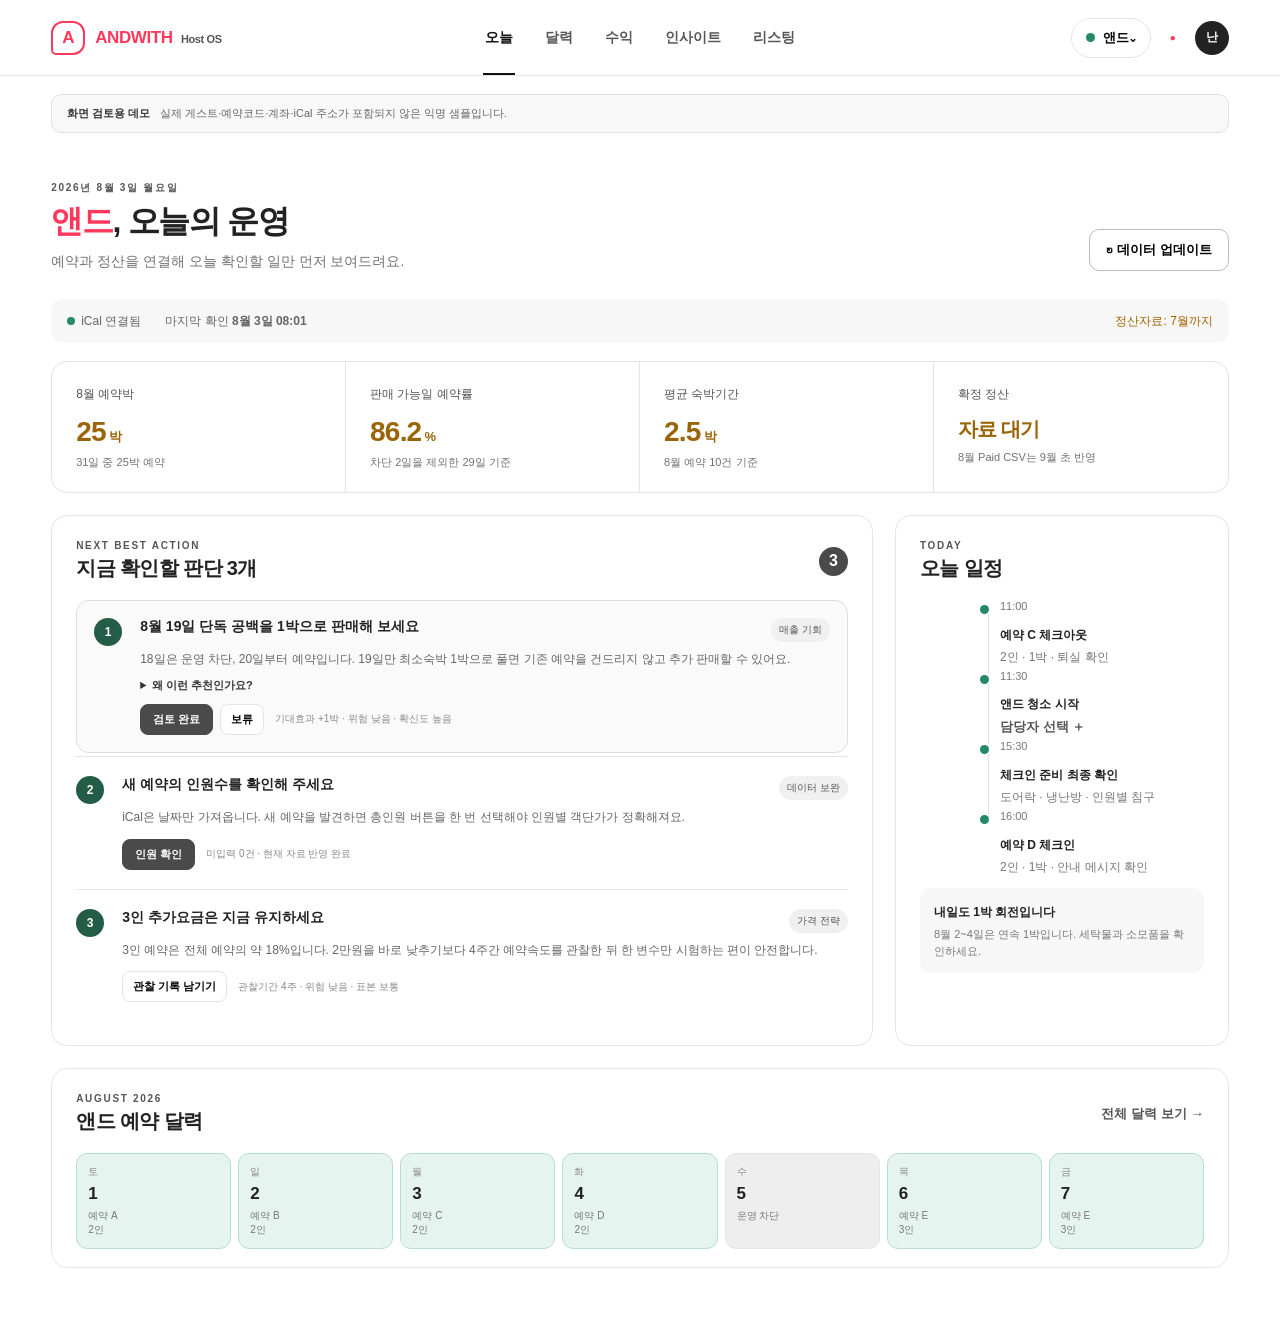
==== commit 30492f36: "Add property switching and listing diagnostics" ====
--- a/andwith-demo.html
+++ b/andwith-demo.html
@@ -19,6 +19,12 @@
 #viewsChart circle{fill:#fff;stroke:#3f3f3f;stroke-width:3;cursor:pointer;vector-effect:non-scaling-stroke}#viewsChart circle:hover,#viewsChart circle.selected{fill:#3f3f3f;stroke:#fff;stroke-width:4}.chart-detail{display:grid;grid-template-columns:repeat(4,1fr) auto;align-items:center;gap:12px;background:#f7f7f7;border-radius:11px;padding:13px 15px;margin-top:14px}.chart-detail div span,.chart-detail div b{display:block}.chart-detail div span{font-size:9px;color:#888;margin-bottom:4px}.chart-detail div b{font-size:12px}.chart-detail button{border:1px solid #bbb;background:#fff;border-radius:8px;padding:8px 10px;font-size:10px;font-weight:700}.insight-grid{display:grid;grid-template-columns:repeat(4,1fr);gap:12px;margin:18px 0}.stage-card{padding:19px}.stage-card .stage{font-size:9px;color:#777}.stage-card h3{font-size:14px;margin:7px 0 16px}.stage-card>b{font-size:20px}.stage-card p{font-size:11px;line-height:1.55;color:#666;min-height:52px}.stage-card small{color:#999;font-size:9px}.report-preview{display:grid;grid-template-columns:1fr 1.25fr;gap:40px;align-items:center}.report-preview h2{margin:6px 0 8px}.report-preview>div>p:last-child{font-size:12px;color:#666;line-height:1.6}.report-preview ul{list-style:none;padding:0;margin:0;display:grid;grid-template-columns:1fr 1fr;gap:10px}.report-preview li{background:#f7f7f7;border-radius:9px;padding:12px}.report-preview li b,.report-preview li span{display:block;font-size:10px}.report-preview li b{margin-bottom:5px}.report-preview li span{color:#777}
 @media(max-width:1000px){.insight-grid{grid-template-columns:1fr 1fr}.chart-detail{grid-template-columns:1fr 1fr}.report-preview{grid-template-columns:1fr}}
 @media(max-width:650px){.insight-grid{grid-template-columns:1fr}.chart-detail{grid-template-columns:1fr 1fr}.report-preview ul{grid-template-columns:1fr}.stay{font-size:9px}}
+/* Refined operational palette: coral brand/property title, warm-brown metrics, dark-green decisions. */
+:root{--warm-brown:#9a6508;--property-color:#315f50}.property-accent{color:var(--coral)!important}.metric-grid strong,.metric-grid .waiting{color:var(--warm-brown)}.rank,.urgent .rank{background:#235d48;color:#fff}.stay{background:var(--property-color);min-height:30px;padding:5px 8px;margin-top:15px}.stay b{font-size:10px}.stay span{font-size:8px}.day.booked{background:linear-gradient(180deg,#fff 0,#fff 31%,#f4f8f6 31%)}.legend .and{background:var(--property-color)}
+#viewsChart circle{fill:#fff;stroke:var(--coral)}#viewsChart circle:hover,#viewsChart circle.selected{fill:var(--coral);stroke:#fff}.chart-detail div:nth-child(2) b,.chart-detail div:nth-child(3) b{color:var(--warm-brown)}
+.property-switch{position:relative}.property-menu{position:absolute;right:0;top:46px;width:260px;background:#fff;border:1px solid var(--line);border-radius:13px;box-shadow:var(--shadow);padding:7px;z-index:40}.property-menu>button{width:100%;border:0;background:#fff;border-radius:9px;padding:10px;display:flex;align-items:center;gap:9px;text-align:left;cursor:pointer}.property-menu>button:hover{background:#f7f7f7}.property-menu button>i{width:11px;height:11px;border-radius:50%;flex:0 0 auto}.property-menu button span{flex:1}.property-menu button b,.property-menu button small{display:block}.property-menu button b{font-size:12px}.property-menu button small{font-size:9px;color:#888;margin-top:3px}.property-menu button em{font-size:9px;color:#777;font-style:normal}.property-menu .add-property{border-top:1px solid var(--line);border-radius:0;margin-top:4px;color:#333;font-weight:700}
+.listing-score{border:1px solid var(--line);border-radius:14px;padding:17px 20px;margin-bottom:16px;display:grid;grid-template-columns:280px 1fr;align-items:center;gap:25px}.listing-score span,.listing-score b,.listing-score small{display:block}.listing-score span{font-size:11px;color:#777}.listing-score b{font-size:25px;color:var(--warm-brown);margin:4px 0}.listing-score small{font-size:9px;color:#999}.score-track{height:7px;border-radius:10px;background:#eee;overflow:hidden}.score-track i{display:block;height:100%;background:var(--property-color)}.listing-grid{display:grid;grid-template-columns:repeat(4,1fr);gap:12px}.listing-card{position:relative;padding:20px}.listing-card h2{font-size:15px;margin:8px 0 15px}.listing-card>b{font-size:23px;color:var(--warm-brown)}.listing-card p{font-size:10px;color:#777;line-height:1.55;min-height:48px}.listing-card ul{padding-left:16px;margin:14px 0 0}.listing-card li{font-size:10px;color:#555;margin:7px 0}.audit-state{font-size:9px;background:#eee;color:#666;border-radius:20px;padding:5px 8px}.audit-state.good{background:#e5f0eb;color:#235d48}.audit-state.warn{background:#fff1dd;color:#8b5b0c}.listing-recommendations{margin-top:16px}.listing-recommendations .panel-head>span{font-size:10px;color:#888}.listing-recommendations ol{padding:0;margin:0;list-style:none;counter-reset:listing}.listing-recommendations li{counter-increment:listing;display:grid;grid-template-columns:32px 1fr;column-gap:10px;border-top:1px solid var(--line);padding:15px 0}.listing-recommendations li:before{content:counter(listing);grid-row:1/3;width:25px;height:25px;border-radius:50%;background:#235d48;color:#fff;display:grid;place-items:center;font-size:10px;font-weight:800}.listing-recommendations b{font-size:12px}.listing-recommendations p{font-size:10px;color:#777;line-height:1.5;margin:5px 0 0}
+@media(max-width:1100px){.listing-grid{grid-template-columns:1fr 1fr}}@media(max-width:650px){.listing-score{grid-template-columns:1fr}.listing-grid{grid-template-columns:1fr}.property-menu{position:fixed;top:67px;right:12px;left:12px;width:auto}.top-actions .property-pill{display:block}}
 
 </style>
 </head>
@@ -26,15 +32,15 @@
   <header class="topbar">
     <a class="brand" href="#today" aria-label="ANDWITH 홈"><span class="brand-mark">A</span><span>ANDWITH <b>Host OS</b></span></a>
     <nav aria-label="주 메뉴">
-      <button class="nav active" data-view="today">오늘</button><button class="nav" data-view="calendar">달력</button><button class="nav" data-view="revenue">수익</button><button class="nav" data-view="insights">인사이트</button>
+      <button class="nav active" data-view="today">오늘</button><button class="nav" data-view="calendar">달력</button><button class="nav" data-view="revenue">수익</button><button class="nav" data-view="insights">인사이트</button><button class="nav" data-view="listing">리스팅</button>
     </nav>
-    <div class="top-actions"><button class="property-pill"><i></i>앤드⌄</button><button class="bell" aria-label="알림">●</button><span class="avatar">난</span></div>
+    <div class="top-actions"><div class="property-switch"><button class="property-pill" id="propertyButton"><i></i><span data-property-name>앤드</span>⌄</button><div class="property-menu" id="propertyMenu" hidden></div></div><button class="bell" aria-label="알림">●</button><span class="avatar">난</span></div>
   </header>
 
   <main>
     <div class="demo-banner"><b>화면 검토용 데모</b><span>실제 게스트·예약코드·계좌·iCal 주소가 포함되지 않은 익명 샘플입니다.</span></div>
     <section class="view active" id="today">
-      <div class="page-head"><div><p class="kicker">2026년 8월 3일 월요일</p><h1><em>앤드</em>, 오늘의 운영</h1><p>예약과 정산을 연결해 오늘 확인할 일만 먼저 보여드려요.</p></div><button class="outline" data-open="syncDialog">↻ 데이터 업데이트</button></div>
+      <div class="page-head"><div><p class="kicker">2026년 8월 3일 월요일</p><h1><em class="property-accent" data-property-name>앤드</em>, 오늘의 운영</h1><p>예약과 정산을 연결해 오늘 확인할 일만 먼저 보여드려요.</p></div><button class="outline" data-open="syncDialog">↻ 데이터 업데이트</button></div>
       <div class="status-strip"><span><i class="dot green"></i>iCal 연결됨</span><span>마지막 확인 <b id="lastSync">8월 3일 08:01</b></span><span class="needs">정산자료: 7월까지</span></div>
       <div class="metric-grid">
         <article><span>8월 예약박</span><strong id="bookedMetric">25<small>박</small></strong><p>31일 중 25박 예약</p></article>
@@ -51,21 +57,21 @@
         </section>
 
         <aside class="panel right-panel"><div class="panel-head"><div><p class="kicker">TODAY</p><h2>오늘 일정</h2></div></div>
-          <div class="timeline"><div><time>11:00</time><span><b>예약 C 체크아웃</b><small>2인 · 1박 · 퇴실 확인</small></span></div><div><time>11:30</time><span><b>앤드 청소 시작</b><small><button class="text-button" id="cleanerButton">담당자 선택 ＋</button></small></span></div><div><time>15:30</time><span><b>체크인 준비 최종 확인</b><small>도어락 · 냉난방 · 인원별 침구</small></span></div><div><time>16:00</time><span><b>예약 D 체크인</b><small>2인 · 1박 · 안내 메시지 확인</small></span></div></div>
+          <div class="timeline"><div><time>11:00</time><span><b>예약 C 체크아웃</b><small>2인 · 1박 · 퇴실 확인</small></span></div><div><time>11:30</time><span><b><span data-property-name>앤드</span> 청소 시작</b><small><button class="text-button" id="cleanerButton">담당자 선택 ＋</button></small></span></div><div><time>15:30</time><span><b>체크인 준비 최종 확인</b><small>도어락 · 냉난방 · 인원별 침구</small></span></div><div><time>16:00</time><span><b>예약 D 체크인</b><small>2인 · 1박 · 안내 메시지 확인</small></span></div></div>
           <div class="mini-alert"><b>내일도 1박 회전입니다</b><p>8월 2~4일은 연속 1박입니다. 세탁물과 소모품을 확인하세요.</p></div>
         </aside>
       </div>
 
-      <section class="panel calendar-preview"><div class="panel-head"><div><p class="kicker">AUGUST 2026</p><h2>앤드 예약 달력</h2></div><button class="text-button" data-view-link="calendar">전체 달력 보기 →</button></div><div id="miniCalendar" class="week-strip"></div></section>
+      <section class="panel calendar-preview"><div class="panel-head"><div><p class="kicker">AUGUST 2026</p><h2><span data-property-name>앤드</span> 예약 달력</h2></div><button class="text-button" data-view-link="calendar">전체 달력 보기 →</button></div><div id="miniCalendar" class="week-strip"></div></section>
     </section>
 
     <section class="view" id="calendar">
-      <div class="page-head compact"><div><p class="kicker">OPERATIONS CALENDAR</p><h1><em>앤드</em> 예약 달력</h1><p>예약·차단·청소 일정을 한 달 전체로 확인합니다.</p></div><div class="head-buttons"><button class="outline" data-open="reservationDialog">＋ 예약 보완</button><button class="primary" data-open="syncDialog">↻ 동기화</button></div></div>
-      <section class="panel calendar-panel"><div class="calendar-toolbar"><button aria-label="이전 달">‹</button><h2>2026년 8월</h2><button aria-label="다음 달">›</button><div class="legend"><span><i class="and"></i>앤드 예약</span><span><i class="blocked"></i>운영 차단</span><span><i class="clean"></i>청소</span></div></div><div class="weekdays"><span>일</span><span>월</span><span>화</span><span>수</span><span>목</span><span>금</span><span>토</span></div><div id="monthCalendar" class="month-calendar"></div></section>
+      <div class="page-head compact"><div><p class="kicker">OPERATIONS CALENDAR</p><h1><em class="property-accent" data-property-name>앤드</em> 예약 달력</h1><p>예약·차단·청소 일정을 한 달 전체로 확인합니다.</p></div><div class="head-buttons"><button class="outline" data-open="reservationDialog">＋ 예약 보완</button><button class="primary" data-open="syncDialog">↻ 동기화</button></div></div>
+      <section class="panel calendar-panel"><div class="calendar-toolbar"><button aria-label="이전 달">‹</button><h2>2026년 8월</h2><button aria-label="다음 달">›</button><div class="legend"><span><i class="and"></i><span data-property-name>앤드</span> 예약</span><span><i class="blocked"></i>운영 차단</span><span><i class="clean"></i>청소</span></div></div><div class="weekdays"><span>일</span><span>월</span><span>화</span><span>수</span><span>목</span><span>금</span><span>토</span></div><div id="monthCalendar" class="month-calendar"></div></section>
     </section>
 
     <section class="view" id="revenue">
-      <div class="page-head compact"><div><p class="kicker">REVENUE & PROFIT</p><h1><em>앤드</em> 정산·손익</h1><p>숙박월 실적과 실제 입금월을 분리해서 봅니다.</p></div><button class="primary" data-open="csvDialog">CSV 업로드</button></div>
+      <div class="page-head compact"><div><p class="kicker">REVENUE & PROFIT</p><h1><em class="property-accent" data-property-name>앤드</em> 정산·손익</h1><p>숙박월 실적과 실제 입금월을 분리해서 봅니다.</p></div><button class="primary" data-open="csvDialog">CSV 업로드</button></div>
       <div class="notice"><b>8월은 진행 중입니다.</b><span>8월 Paid CSV를 9월 초에 올리면 확정 정산으로 마감됩니다. 매일 올릴 필요는 없어요.</span></div>
       <div class="month-tabs"><button>6월</button><button class="active">7월</button><button>8월 <small>진행 중</small></button></div>
       <div class="metric-grid revenue-cards"><article><span>7월 호스팅 총수입</span><strong>3,846,160<small>원</small></strong><p>숙박월 기준 추정 배분</p></article><article><span>공동호스트·수수료 후</span><strong>3,087,504<small>원</small></strong><p>입력 거래 기준</p></article><article><span>총 ADR</span><strong>142,450<small>원</small></strong><p>예약박 27박 기준</p></article><article><span>세전 예상 운영이익</span><strong id="profitMetric">1,757,504<small>원</small></strong><p>추가비용 입력 전</p></article></div>
@@ -73,11 +79,18 @@
     </section>
 
     <section class="view" id="insights">
-      <div class="page-head compact"><div><p class="kicker">PERFORMANCE INSIGHTS</p><h1><em>앤드</em> 성과 인사이트</h1><p>조회·예약·남은 판매일을 함께 보고 전환율을 해석합니다.</p></div><button class="outline" id="addChange">＋ 변경 기록</button></div>
+      <div class="page-head compact"><div><p class="kicker">PERFORMANCE INSIGHTS</p><h1><em class="property-accent" data-property-name>앤드</em> 성과 인사이트</h1><p>조회·예약·남은 판매일을 함께 보고 전환율을 해석합니다.</p></div><button class="outline" id="addChange">＋ 변경 기록</button></div>
       <div class="metric-grid"><article><span>7월 조회수</span><strong>4,126</strong><p>6월 대비 +58.2%</p></article><article><span>새 예약</span><strong>25<small>건</small></strong><p>선택기간 기준</p></article><article><span>조회→예약률</span><strong>0.6<small>%</small></strong><p>가동률과 다른 지표입니다</p></article><article><span>7월 판매 가능일 예약률</span><strong>100<small>%</small></strong><p>운영차단 4일 제외</p></article></div>
       <section class="panel chart-panel"><div class="panel-head"><div><p class="kicker">VIEWS & CHANGE LOG</p><h2>일별 조회수와 운영 변경</h2></div><span class="chip">점 또는 날짜를 눌러 확인</span></div><div class="chart"><div class="gridlines"></div><svg id="viewsChart" viewBox="0 0 1000 230" preserveAspectRatio="none" aria-label="7월 일별 조회수 추이"></svg></div><div class="chart-labels"><span>7/1</span><span>7/7</span><span>7/13</span><span>7/19</span><span>7/26</span><span>7/31</span></div><div id="chartDetail" class="chart-detail"><div><span>선택일</span><b>7월 26일</b></div><div><span>조회수</span><b>242회</b></div><div><span>새 예약</span><b>1건</b></div><div><span>운영 변경</span><b>기록 없음</b></div><button id="logCause">변경 기록 추가</button></div></section>
       <section class="insight-grid"><article class="panel stage-card"><span class="stage">1 · 발견</span><h3>노출과 조회</h3><b>조회 4,126회</b><p>제목·대표사진·검색조건 변경과 조회 급등일을 비교합니다.</p><small>자료: 성과 대시보드</small></article><article class="panel stage-card"><span class="stage">2 · 전환</span><h3>조회에서 예약</h3><b>예약률 0.6%</b><p>남은 판매일과 최소숙박을 함께 봐야 낮아진 원인을 오판하지 않습니다.</p><small>자료: 성과 + iCal</small></article><article class="panel stage-card"><span class="stage">3 · 운영</span><h3>예약의 품질</h3><b>평균 2.5박</b><p>인원·리드타임·공백·청소 회전수를 이용해 좋은 예약을 구분합니다.</p><small>자료: iCal + 수기보완</small></article><article class="panel stage-card"><span class="stage">4 · 이익</span><h3>실제로 남은 돈</h3><b>순 ADR 추적</b><p>매출이 아니라 수수료와 모든 운영비를 제외한 결과로 평가합니다.</p><small>자료: CSV + 비용</small></article></section>
       <section class="panel report-preview"><div><p class="kicker">OWNER REPORT</p><h2>숙소주인에게 설명 가능한 성과보고서</h2><p>수치만 나열하지 않고 변화·원인 후보·실행한 일·다음 계획을 근거와 함께 보여줍니다.</p></div><ul><li><b>결과</b><span>판매 가능일 예약률과 순이익</span></li><li><b>원인</b><span>가격·최소숙박·노출 변경 전후 비교</span></li><li><b>수행</b><span>이번 달 적용·보류한 운영 판단</span></li><li><b>계획</b><span>다음 달 실험 한 가지와 관찰기간</span></li></ul></section>
+    </section>
+
+    <section class="view" id="listing">
+      <div class="page-head compact"><div><p class="kicker">LISTING PERFORMANCE</p><h1><em class="property-accent" data-property-name>앤드</em> 리스팅 관리</h1><p>플랫폼의 비공개 알고리즘을 단정하지 않고, 노출·클릭·예약에 영향을 줄 수 있는 운영요소를 근거로 점검합니다.</p></div><button class="action-button" data-open="listingDialog">리스팅 자료 입력</button></div>
+      <div class="listing-score"><div><span>리스팅 진단 준비도</span><b>68%</b><small>성과 화면·사진 순서 자료 필요</small></div><div class="score-track"><i style="width:68%"></i></div></div>
+      <section class="listing-grid"><article class="panel listing-card"><span class="audit-state good">양호</span><h2>기본 완성도</h2><b>82점</b><p>제목·설명·편의시설·숙소규칙·침대구성·체크인 정보의 누락을 확인합니다.</p><ul><li>2BR · 침대 3개 정보 일치</li><li>반지층과 공간 제약을 정확히 고지</li><li>캐리어 공간 설명 보완 필요</li></ul></article><article class="panel listing-card"><span class="audit-state">확인 필요</span><h2>검색 적합도</h2><b>74점</b><p>지역·이동거리·주요 수요·편의시설이 제목과 설명에 자연스럽게 반영됐는지 봅니다.</p><ul><li>망원시장·한강·홍대 접근성 명확</li><li>키워드 나열보다 실제 장점 우선</li><li>한국어·영어 제목 가설 비교</li></ul></article><article class="panel listing-card"><span class="audit-state warn">개선 후보</span><h2>클릭 경쟁력</h2><b>자료 필요</b><p>대표사진·첫 5장·제목 변경일과 조회수 변화를 연결합니다.</p><ul><li>대표사진 변경기록 미입력</li><li>첫 5장 역할 분류 필요</li><li>유사숙소 대비 차별점 확인</li></ul></article><article class="panel listing-card"><span class="audit-state">관찰 중</span><h2>예약 전환</h2><b>0.6%</b><p>가격·할인·최소숙박·남은 판매일·후기를 함께 보고 전환율을 해석합니다.</p><ul><li>달력이 찬 상태의 전환하락 구분</li><li>할인 전 기준가와 실판매가 비교</li><li>변경 후 최소 2~4주 관찰</li></ul></article></section>
+      <section class="panel listing-recommendations"><div class="panel-head"><div><p class="kicker">LISTING ACTIONS</p><h2>리스팅 개선 우선순위</h2></div><span>최대 3개만 제안</span></div><ol><li><b>첫 5장 사진의 역할을 지정하세요</b><p>대표 공간 → 큰방 침대구성 → 작은방 → 주방 → 욕실 순서가 실제 예약판단에 필요한 정보를 충분히 주는지 검증합니다.</p></li><li><b>‘3bed’의 3인 장점을 더 명확하게 설명하세요</b><p>2인 핵심수요를 해치지 않으면서 각자 침대를 원하는 3인 수요에 강점을 전달합니다.</p></li><li><b>제목과 대표사진은 동시에 바꾸지 마세요</b><p>한 번에 한 변수만 바꾸고 조회·예약속도를 2~4주 관찰해야 무엇이 효과가 있었는지 알 수 있습니다.</p></li></ol></section>
     </section>
   </main>
 
@@ -86,6 +99,8 @@
   <dialog id="guestDialog"><form method="dialog"><button class="close" value="cancel">×</button><p class="kicker">GUEST COUNT</p><h2>새 예약 인원 확인</h2><p>현재 등록된 8월 예약은 모두 입력됐습니다. 다음 새 예약부터 아래 버튼으로 총인원만 선택하면 됩니다.</p><div class="empty-state">✓ 미입력 예약이 없습니다.</div><div class="dialog-actions"><button value="cancel" class="primary">확인</button></div></form></dialog>
   <dialog id="reservationDialog"><form method="dialog"><button class="close" value="cancel">×</button><p class="kicker">RESERVATION DETAILS</p><h2>예약 정보 보완</h2><div class="form-row"><label>체크인<input type="date" value="2026-08-04"></label><label>체크아웃<input type="date" value="2026-08-05"></label></div><label>총인원<div class="guest-buttons"><button type="button">1명</button><button type="button" class="selected">2명</button><button type="button">3명</button><button type="button">4명</button></div></label><label>청소 담당자<select><option>난희 · 직접 청소</option><option>외주 담당자</option><option>미배정</option></select></label><div class="dialog-actions"><button value="cancel">취소</button><button value="default" class="primary">저장</button></div></form></dialog>
   <dialog id="expenseDialog"><form method="dialog" id="expenseForm"><button class="close" value="cancel">×</button><p class="kicker">ADDITIONAL COST</p><h2>빠진 비용 추가</h2><p>인터넷·수리·교통·기장료처럼 기존 계산에 없는 실제 비용을 입력하세요.</p><label>비용 항목<input name="name" required placeholder="예: 인터넷 비용"></label><label>금액<input name="amount" type="number" min="0" required placeholder="예: 35000"></label><label>메모<input name="note" placeholder="예: 힘찬 명의 납부"></label><div class="dialog-actions"><button value="cancel">취소</button><button type="submit" class="action-button">비용 반영</button></div></form></dialog>
+  <dialog id="propertyDialog"><form method="dialog" id="propertyForm"><button class="close" value="cancel">×</button><p class="kicker">NEW PROPERTY</p><h2>새 숙소 등록</h2><p>숙소별 예약·정산·리스팅 자료는 서로 분리해 관리합니다.</p><label>숙소명<input name="name" required placeholder="예: 위드"></label><label>지역<input name="area" required placeholder="예: 서울 마포구"></label><label>숙소 표시색<select name="color"><option value="#d49a22">황금색</option><option value="#315f50">짙은 초록</option><option value="#596a91">남색</option></select></label><div class="dialog-actions"><button value="cancel">취소</button><button type="submit" class="action-button">숙소 등록</button></div></form></dialog>
+  <dialog id="listingDialog"><form method="dialog"><button class="close" value="cancel">×</button><p class="kicker">LISTING INPUT</p><h2>리스팅 점검자료</h2><p>자동 스크래핑 대신 호스트가 제공한 정보와 성과자료로 진단합니다.</p><label>현재 리스팅 제목<input value="망원시장 도보 3분 · 망리단길 · 한강 10분 · 홍대 · 합정 | 아늑한 2BR·3bed"></label><label>현재 사진 수<input type="number" placeholder="사진 수"></label><label>첫 5장 사진 역할<textarea placeholder="대표사진, 큰방, 작은방, 주방, 욕실"></textarea></label><label>현재 프로모션<textarea placeholder="할인명·할인율·적용기간"></textarea></label><div class="dialog-actions"><button value="cancel">취소</button><button value="default" class="action-button">점검자료 저장</button></div></form></dialog>
   <div id="toast" role="status"></div>
   <script>
 const reservations=[
@@ -95,6 +110,20 @@
 const blocked={5:'보수·휴식',18:'보수·휴식'};
 const cleaners={3:'미배정',4:'난희',5:'난희',10:'외주',13:'외주',18:'외주',24:'외주',26:'외주',30:'외주'};
 const views=[...document.querySelectorAll('.view')];
+let properties=JSON.parse(localStorage.getItem('andwith-properties')||'null')||[{id:'and',name:'앤드',area:'서울 마포구 망원동',color:'#315f50'}];
+let activePropertyId=localStorage.getItem('andwith-active-property')||'and';
+const activeProperty=()=>properties.find(property=>property.id===activePropertyId)||properties[0];
+const escapeHtml=value=>String(value).replace(/[&<>'"]/g,character=>({'&':'&amp;','<':'&lt;','>':'&gt;',"'":'&#39;','"':'&quot;'}[character]));
+
+function renderPropertyMenu(){
+  const property=activeProperty();
+  document.querySelectorAll('[data-property-name]').forEach(element=>element.textContent=property.name);
+  document.documentElement.style.setProperty('--property-color',property.color);
+  const menu=document.getElementById('propertyMenu');
+  menu.innerHTML=properties.map(item=>`<button type="button" data-property-id="${escapeHtml(item.id)}"><i style="background:${item.color}"></i><span><b>${escapeHtml(item.name)}</b><small>${escapeHtml(item.area)}</small></span>${item.id===property.id?'<em>선택됨</em>':''}</button>`).join('')+'<button type="button" class="add-property">＋ 새 숙소 등록</button>';
+  menu.querySelectorAll('[data-property-id]').forEach(button=>button.addEventListener('click',()=>{activePropertyId=button.dataset.propertyId;localStorage.setItem('andwith-active-property',activePropertyId);menu.hidden=true;renderPropertyMenu();toast(`${activeProperty().name} 숙소로 전환했습니다.`)}));
+  menu.querySelector('.add-property').addEventListener('click',()=>{menu.hidden=true;document.getElementById('propertyDialog').showModal()})
+}
 
 function showView(id){
   views.forEach(v=>v.classList.toggle('active',v.id===id));
@@ -104,6 +133,10 @@
 document.querySelectorAll('[data-view]').forEach(b=>b.addEventListener('click',()=>showView(b.dataset.view)));
 document.querySelectorAll('[data-view-link]').forEach(b=>b.addEventListener('click',()=>showView(b.dataset.viewLink)));
 document.querySelectorAll('[data-open]').forEach(b=>b.addEventListener('click',()=>document.getElementById(b.dataset.open).showModal()));
+document.getElementById('propertyButton').addEventListener('click',event=>{event.stopPropagation();const menu=document.getElementById('propertyMenu');menu.hidden=!menu.hidden});
+document.addEventListener('click',event=>{if(!event.target.closest('.property-switch'))document.getElementById('propertyMenu').hidden=true});
+document.getElementById('propertyForm').addEventListener('submit',event=>{event.preventDefault();const data=new FormData(event.currentTarget),property={id:`property-${Date.now()}`,name:data.get('name'),area:data.get('area'),color:data.get('color')};properties.push(property);activePropertyId=property.id;localStorage.setItem('andwith-properties',JSON.stringify(properties));localStorage.setItem('andwith-active-property',activePropertyId);renderPropertyMenu();event.currentTarget.reset();document.getElementById('propertyDialog').close();toast(`${property.name} 숙소를 등록했습니다.`)});
+renderPropertyMenu();
 
 function reservationOn(day){return reservations.find(r=>day>=r.start&&day<r.end)}
 function renderMonth(){
@@ -168,7 +201,7 @@
 const won=value=>`${Math.round(value).toLocaleString('ko-KR')}원`;
 function renderExpenses(){
   const total=extraExpenses.reduce((sum,item)=>sum+Number(item.amount||0),0);
-  document.getElementById('extraExpenseRows').innerHTML=extraExpenses.map((item,index)=>`<div class="minus custom-expense"><span>${item.name}<small>${item.note||'추가 입력'}</small></span><b>−${won(item.amount)}</b><button type="button" data-remove-expense="${index}" aria-label="${item.name} 삭제">×</button></div>`).join('');
+  document.getElementById('extraExpenseRows').innerHTML=extraExpenses.map((item,index)=>`<div class="minus custom-expense"><span>${escapeHtml(item.name)}<small>${escapeHtml(item.note||'추가 입력')}</small></span><b>−${won(item.amount)}</b><button type="button" data-remove-expense="${index}" aria-label="${escapeHtml(item.name)} 삭제">×</button></div>`).join('');
   const profit=baseProfit-total;
   document.getElementById('profitTotal').textContent=won(profit);
   document.getElementById('profitMetric').innerHTML=`${Math.round(profit).toLocaleString('ko-KR')}<small>원</small>`;
@@ -187,7 +220,7 @@
   const svg=document.getElementById('viewsChart'),max=280,width=1000,height=210,step=width/(dailyViews.length-1);
   const points=dailyViews.map((value,index)=>({x:index*step,y:height-(value/max*height),value,day:index+1}));
   const line=points.map(point=>`${point.x},${point.y}`).join(' '),area=`0,${height} ${line} ${width},${height}`;
-  svg.innerHTML=`<defs><linearGradient id="viewArea" x1="0" y1="0" x2="0" y2="1"><stop offset="0" stop-color="#4b4b4b" stop-opacity=".22"/><stop offset="1" stop-color="#4b4b4b" stop-opacity=".02"/></linearGradient></defs><polygon points="${area}" fill="url(#viewArea)"/><polyline points="${line}" fill="none" stroke="#3f3f3f" stroke-width="3" vector-effect="non-scaling-stroke"/>${points.map(point=>`<circle tabindex="0" role="button" aria-label="7월 ${point.day}일 조회 ${point.value}회" data-chart-day="${point.day}" cx="${point.x}" cy="${point.y}" r="6"><title>7월 ${point.day}일 · 조회 ${point.value}회</title></circle>`).join('')}`;
+  svg.innerHTML=`<defs><linearGradient id="viewArea" x1="0" y1="0" x2="0" y2="1"><stop offset="0" stop-color="#ff385c" stop-opacity=".28"/><stop offset="1" stop-color="#ff385c" stop-opacity=".02"/></linearGradient></defs><polygon points="${area}" fill="url(#viewArea)"/><polyline points="${line}" fill="none" stroke="#ff385c" stroke-width="3" vector-effect="non-scaling-stroke"/>${points.map(point=>`<circle tabindex="0" role="button" aria-label="7월 ${point.day}일 조회 ${point.value}회" data-chart-day="${point.day}" cx="${point.x}" cy="${point.y}" r="6"><title>7월 ${point.day}일 · 조회 ${point.value}회</title></circle>`).join('')}`;
   svg.querySelectorAll('[data-chart-day]').forEach(point=>{const select=()=>showChartDay(Number(point.dataset.chartDay));point.addEventListener('click',select);point.addEventListener('keydown',event=>{if(event.key==='Enter'||event.key===' ')select()})});
   showChartDay(26)
 }
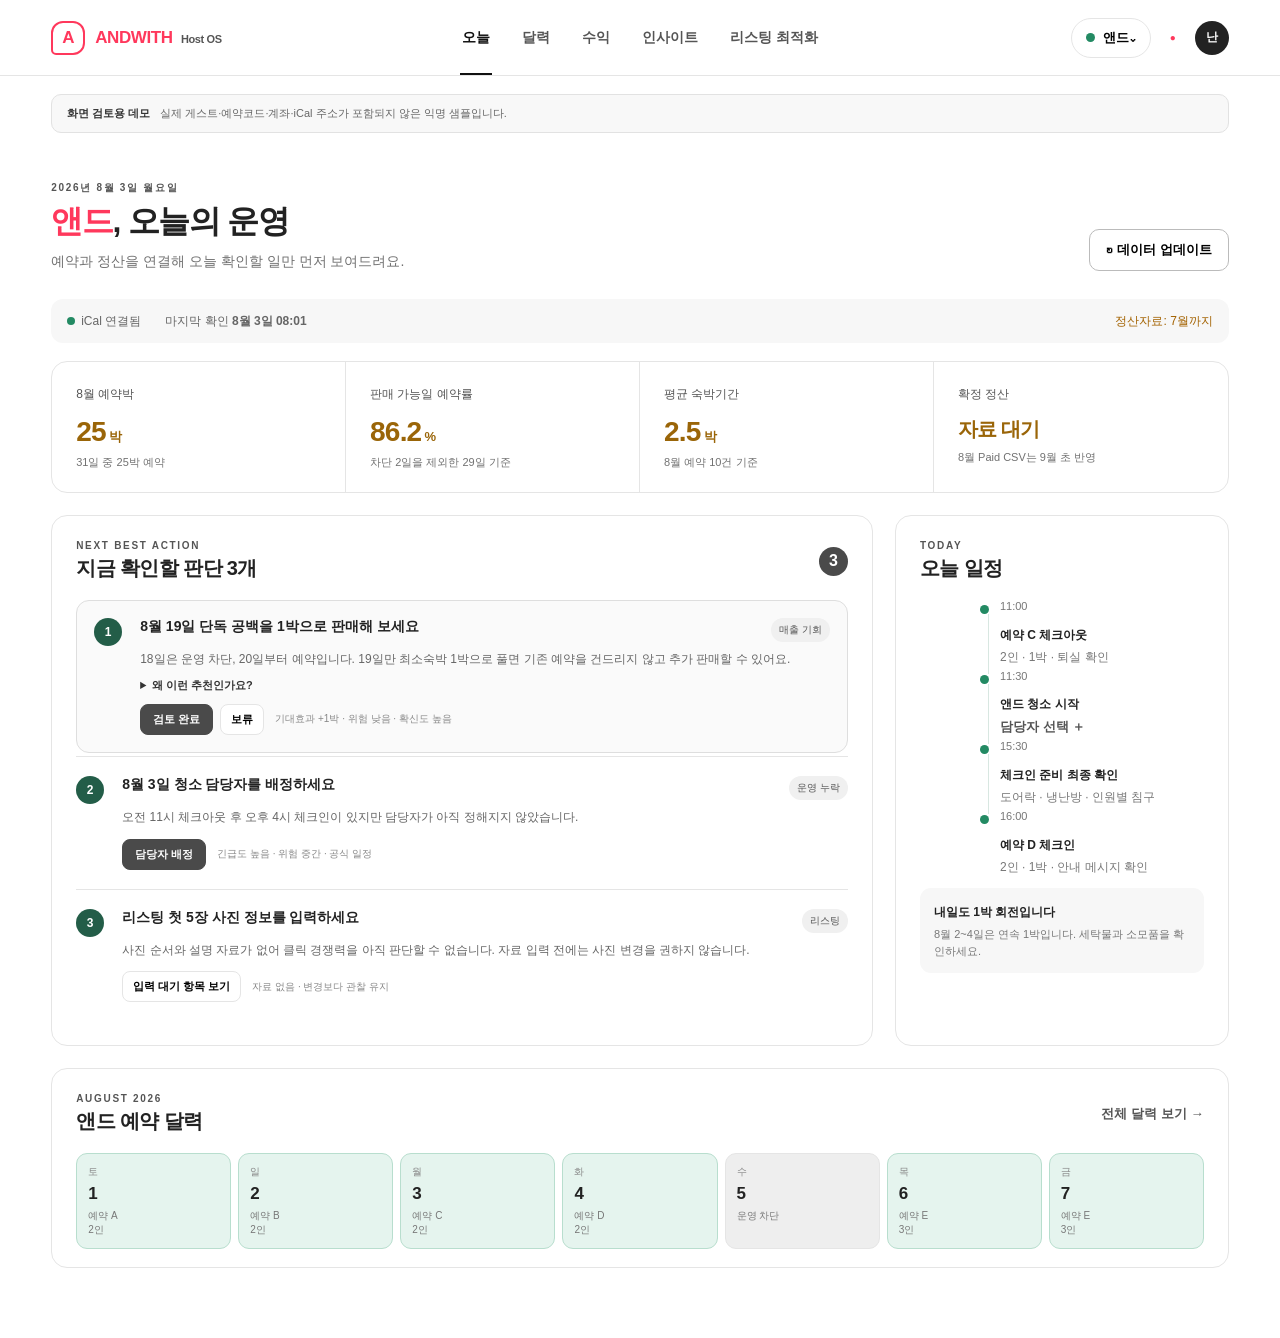
==== commit 55aecf91: "Clarify insight data availability policy" ====
--- a/andwith-demo.html
+++ b/andwith-demo.html
@@ -25,6 +25,11 @@
 .property-switch{position:relative}.property-menu{position:absolute;right:0;top:46px;width:260px;background:#fff;border:1px solid var(--line);border-radius:13px;box-shadow:var(--shadow);padding:7px;z-index:40}.property-menu>button{width:100%;border:0;background:#fff;border-radius:9px;padding:10px;display:flex;align-items:center;gap:9px;text-align:left;cursor:pointer}.property-menu>button:hover{background:#f7f7f7}.property-menu button>i{width:11px;height:11px;border-radius:50%;flex:0 0 auto}.property-menu button span{flex:1}.property-menu button b,.property-menu button small{display:block}.property-menu button b{font-size:12px}.property-menu button small{font-size:9px;color:#888;margin-top:3px}.property-menu button em{font-size:9px;color:#777;font-style:normal}.property-menu .add-property{border-top:1px solid var(--line);border-radius:0;margin-top:4px;color:#333;font-weight:700}
 .listing-score{border:1px solid var(--line);border-radius:14px;padding:17px 20px;margin-bottom:16px;display:grid;grid-template-columns:280px 1fr;align-items:center;gap:25px}.listing-score span,.listing-score b,.listing-score small{display:block}.listing-score span{font-size:11px;color:#777}.listing-score b{font-size:25px;color:var(--warm-brown);margin:4px 0}.listing-score small{font-size:9px;color:#999}.score-track{height:7px;border-radius:10px;background:#eee;overflow:hidden}.score-track i{display:block;height:100%;background:var(--property-color)}.listing-grid{display:grid;grid-template-columns:repeat(4,1fr);gap:12px}.listing-card{position:relative;padding:20px}.listing-card h2{font-size:15px;margin:8px 0 15px}.listing-card>b{font-size:23px;color:var(--warm-brown)}.listing-card p{font-size:10px;color:#777;line-height:1.55;min-height:48px}.listing-card ul{padding-left:16px;margin:14px 0 0}.listing-card li{font-size:10px;color:#555;margin:7px 0}.audit-state{font-size:9px;background:#eee;color:#666;border-radius:20px;padding:5px 8px}.audit-state.good{background:#e5f0eb;color:#235d48}.audit-state.warn{background:#fff1dd;color:#8b5b0c}.listing-recommendations{margin-top:16px}.listing-recommendations .panel-head>span{font-size:10px;color:#888}.listing-recommendations ol{padding:0;margin:0;list-style:none;counter-reset:listing}.listing-recommendations li{counter-increment:listing;display:grid;grid-template-columns:32px 1fr;column-gap:10px;border-top:1px solid var(--line);padding:15px 0}.listing-recommendations li:before{content:counter(listing);grid-row:1/3;width:25px;height:25px;border-radius:50%;background:#235d48;color:#fff;display:grid;place-items:center;font-size:10px;font-weight:800}.listing-recommendations b{font-size:12px}.listing-recommendations p{font-size:10px;color:#777;line-height:1.5;margin:5px 0 0}
 @media(max-width:1100px){.listing-grid{grid-template-columns:1fr 1fr}}@media(max-width:650px){.listing-score{grid-template-columns:1fr}.listing-grid{grid-template-columns:1fr}.property-menu{position:fixed;top:67px;right:12px;left:12px;width:auto}.top-actions .property-pill{display:block}}
+.property-menu .portfolio-option{border-bottom:1px solid var(--line);border-radius:0;margin-bottom:4px}.property-menu .portfolio-option>i{background:linear-gradient(135deg,#315f50 0 48%,#d49a22 52% 100%)}.portfolio-panel{padding:22px}.portfolio-scroll{overflow-x:auto;padding-bottom:8px}.portfolio-calendar{min-width:1320px;border-top:1px solid var(--line);border-left:1px solid var(--line)}.portfolio-row{display:grid;grid-template-columns:170px repeat(31,minmax(34px,1fr));position:relative;min-height:66px}.portfolio-row>*{border-right:1px solid var(--line);border-bottom:1px solid var(--line)}.portfolio-dates{min-height:34px;background:#fafafa}.portfolio-dates>b,.portfolio-dates>span{display:grid;place-items:center;font-size:9px;color:#777}.portfolio-name{grid-column:1;background:#fff;border-top:0;border-left:0;display:flex;align-items:center;gap:9px;padding:10px;text-align:left;position:sticky;left:0;z-index:5}.portfolio-name>i{width:10px;height:10px;border-radius:50%}.portfolio-name span{display:block}.portfolio-name b,.portfolio-name small{display:block}.portfolio-name b{font-size:11px}.portfolio-name small{font-size:9px;color:#888;margin-top:3px}.portfolio-cell{min-width:0;background:#fff}.portfolio-stay{align-self:center;height:31px;margin:0 2px;background:var(--stay-color);color:#fff;border:0!important;border-radius:7px;z-index:3;padding:4px 7px;text-align:left;overflow:hidden}.portfolio-stay b,.portfolio-stay span{font-size:8px;white-space:nowrap}.portfolio-stay span{margin-left:4px;opacity:.85}.portfolio-help{margin:12px 0 0;color:#777;font-size:10px}.portfolio-panel[hidden],.calendar-panel[hidden]{display:none}
+.cleaning-panel{margin-top:18px}.cleaning-panel .panel-head>div>p:last-child{font-size:10px;color:#777;margin:5px 0 0}.cleaning-tools{display:flex;gap:8px}.cleaning-tools select,.cleaning-item select{border:1px solid #ccc;border-radius:8px;background:#fff;padding:8px;font-size:10px}.cleaning-list{display:grid;gap:8px}.cleaning-item{display:grid;grid-template-columns:1.25fr .8fr 1fr auto;align-items:center;gap:16px;border:1px solid var(--line);border-radius:10px;padding:12px}.cleaning-item.needs-assignee{border-color:#d99b43;background:#fff9ef}.cleaning-date b,.cleaning-date span,.cleaning-item>div>span,.cleaning-item>div>b{display:block}.cleaning-date b{font-size:12px}.cleaning-date span,.cleaning-item>div>span{font-size:9px;color:#888;margin-top:4px}.cleaning-item>div>b{font-size:11px;margin-top:4px}.cleaning-item label{font-size:9px;color:#777}.cleaning-item label select{display:block;width:100%;margin-top:4px}.clean-label.unassigned{color:#a86300;background:#fff0d6;padding:3px 5px;border-radius:5px}.wide-dialog{width:min(860px,calc(100vw - 30px))}.form-row.three{grid-template-columns:repeat(3,1fr)}
+.source-strip{display:flex;align-items:center;gap:8px;background:#f7f7f7;border-radius:10px;padding:11px 14px;margin-bottom:15px;font-size:9px;color:#777}.source-strip>span:first-child{margin-right:auto}.evidence{display:inline-block;font-size:8px;border-radius:20px;padding:5px 8px;font-weight:700}.evidence.official{background:#e5f0eb;color:#235d48}.evidence.estimated{background:#fff0d8;color:#85560b}.evidence.hypothesis{background:#eee;color:#666}.listing-status-grid{display:grid;grid-template-columns:repeat(4,1fr);gap:11px;margin-bottom:15px}.status-card{padding:17px}.status-card>span,.status-card>b{display:block}.status-card>span{font-size:9px;color:#777}.status-card>b{font-size:17px;color:var(--warm-brown);margin:7px 0}.status-card>p{font-size:9px;color:#888;line-height:1.55;margin:0}.listing-profile{margin-bottom:15px}.profile-summary{display:grid;grid-template-columns:2fr 1fr 1fr;gap:1px;background:var(--line);border:1px solid var(--line);border-radius:9px;overflow:hidden}.profile-summary>div{background:#fff;padding:11px}.profile-summary span,.profile-summary b{display:block}.profile-summary span{font-size:8px;color:#888;margin-bottom:4px}.profile-summary b{font-size:10px;line-height:1.4}.optimization-grid{display:grid;grid-template-columns:1fr 1fr;gap:12px}.optimization-grid>.panel{padding:19px}.section-label{font-size:10px;font-weight:800;margin-bottom:14px}.check-list{list-style:none;margin:0;padding:0}.check-list li{font-size:10px;padding:7px 0;border-top:1px solid #eee}.check-list li:before{display:inline-grid;place-items:center;width:17px;height:17px;border-radius:50%;margin-right:7px;font-size:8px}.check-list li.done:before{content:'✓';background:#e5f0eb;color:#235d48}.check-list li.waiting-item:before{content:'·';background:#eee;color:#777}.funnel-row{display:flex;align-items:center;justify-content:space-between;gap:5px;background:#f7f7f7;border-radius:8px;padding:12px}.funnel-row span{font-size:9px}.funnel-row span b{color:#888}.funnel-row i{font-style:normal;color:#aaa}.data-note{font-size:9px;color:#888}.optimization-grid>.panel>p{font-size:10px;color:#777;line-height:1.5}.compact-list{display:grid;gap:5px;margin-top:10px}.compact-list>div{background:#f7f7f7;border-radius:7px;padding:9px}.compact-list b,.compact-list span,.compact-list small{display:block;font-size:9px}.compact-list span,.compact-list small{color:#777;margin-top:3px}.compact-list>p{font-size:9px;color:#999}.experiment-banner{border-left:3px solid #d49a22;background:#fff8e9;padding:10px}.experiment-banner b,.experiment-banner span,.experiment-banner small{display:block}.experiment-banner b{font-size:9px;color:#8b5b0c}.experiment-banner span{font-size:10px;margin:4px 0}.experiment-banner small{font-size:8px;color:#888}.recommendation-deck{margin-top:15px}.recommendation-deck .panel-head>span{font-size:9px;color:#888}.listing-rec{border-top:1px solid var(--line);padding:17px 0}.listing-rec h3{font-size:13px;margin:9px 0}.listing-rec dl{display:grid;grid-template-columns:repeat(3,1fr);gap:7px;margin:0}.listing-rec dl>div{background:#f7f7f7;border-radius:7px;padding:9px}.listing-rec dt,.listing-rec dd{font-size:9px}.listing-rec dt{color:#888}.listing-rec dd{margin:4px 0 0;font-weight:700;line-height:1.4}.listing-rec footer{font-size:9px;color:#777;margin-top:10px}.listing-rec.muted p{font-size:10px;color:#777}.listing-rec.muted{opacity:.8}
+@media(max-width:900px){.cleaning-item{grid-template-columns:1fr 1fr}.listing-status-grid{grid-template-columns:1fr 1fr}.profile-summary{grid-template-columns:1fr 1fr}.listing-rec dl{grid-template-columns:1fr 1fr}}@media(max-width:650px){.cleaning-panel .panel-head{display:block}.cleaning-tools{margin-top:12px;display:grid}.cleaning-item{grid-template-columns:1fr}.form-row.three{grid-template-columns:1fr}.source-strip{flex-wrap:wrap}.source-strip>span:first-child{width:100%}.listing-status-grid,.optimization-grid,.profile-summary{grid-template-columns:1fr}.listing-rec dl{grid-template-columns:1fr}}
+.chart-empty{min-height:230px;border:1px dashed #ccc;border-radius:11px;background:#fafafa;display:flex;flex-direction:column;align-items:center;justify-content:center;text-align:center;padding:25px}.chart-empty b{font-size:14px}.chart-empty p{max-width:520px;font-size:10px;color:#777;line-height:1.6}.experiment-banner.inactive{border-left-color:#aaa;background:#f7f7f7}.experiment-banner.inactive b{color:#666}
 
 </style>
 </head>
@@ -32,7 +37,7 @@
   <header class="topbar">
     <a class="brand" href="#today" aria-label="ANDWITH 홈"><span class="brand-mark">A</span><span>ANDWITH <b>Host OS</b></span></a>
     <nav aria-label="주 메뉴">
-      <button class="nav active" data-view="today">오늘</button><button class="nav" data-view="calendar">달력</button><button class="nav" data-view="revenue">수익</button><button class="nav" data-view="insights">인사이트</button><button class="nav" data-view="listing">리스팅</button>
+      <button class="nav active" data-view="today">오늘</button><button class="nav" data-view="calendar">달력</button><button class="nav" data-view="revenue">수익</button><button class="nav" data-view="insights">인사이트</button><button class="nav" data-view="listing">리스팅 최적화</button>
     </nav>
     <div class="top-actions"><div class="property-switch"><button class="property-pill" id="propertyButton"><i></i><span data-property-name>앤드</span>⌄</button><div class="property-menu" id="propertyMenu" hidden></div></div><button class="bell" aria-label="알림">●</button><span class="avatar">난</span></div>
   </header>
@@ -52,8 +57,8 @@
       <div class="dashboard-grid">
         <section class="panel actions-panel"><div class="panel-head"><div><p class="kicker">NEXT BEST ACTION</p><h2>지금 확인할 판단 3개</h2></div><span class="count">3</span></div>
           <article class="recommend urgent"><span class="rank">1</span><div><div class="rec-title"><b>8월 19일 단독 공백을 1박으로 판매해 보세요</b><span>매출 기회</span></div><p>18일은 운영 차단, 20일부터 예약입니다. 19일만 최소숙박 1박으로 풀면 기존 예약을 건드리지 않고 추가 판매할 수 있어요.</p><details><summary>왜 이런 추천인가요?</summary><ul><li>예약 사이 판매 가능한 단독 1박입니다.</li><li>최근 임박 1박 수령액은 약 8.8만~11.8만원 범위입니다.</li><li>외주 청소 시 할인 폭이 크면 이익이 빠르게 줄어듭니다.</li></ul></details><div class="rec-actions"><button class="action-button">검토 완료</button><button>보류</button><small>기대효과 +1박 · 위험 낮음 · 확신도 높음</small></div></div></article>
-          <article class="recommend"><span class="rank">2</span><div><div class="rec-title"><b>새 예약의 인원수를 확인해 주세요</b><span>데이터 보완</span></div><p>iCal은 날짜만 가져옵니다. 새 예약을 발견하면 총인원 버튼을 한 번 선택해야 인원별 객단가가 정확해져요.</p><div class="rec-actions"><button class="action-button" data-open="guestDialog">인원 확인</button><small>미입력 0건 · 현재 자료 반영 완료</small></div></div></article>
-          <article class="recommend"><span class="rank">3</span><div><div class="rec-title"><b>3인 추가요금은 지금 유지하세요</b><span>가격 전략</span></div><p>3인 예약은 전체 예약의 약 18%입니다. 2만원을 바로 낮추기보다 4주간 예약속도를 관찰한 뒤 한 변수만 시험하는 편이 안전합니다.</p><div class="rec-actions"><button>관찰 기록 남기기</button><small>관찰기간 4주 · 위험 낮음 · 표본 보통</small></div></div></article>
+          <article class="recommend"><span class="rank">2</span><div><div class="rec-title"><b>8월 3일 청소 담당자를 배정하세요</b><span>운영 누락</span></div><p>오전 11시 체크아웃 후 오후 4시 체크인이 있지만 담당자가 아직 정해지지 않았습니다.</p><div class="rec-actions"><button class="action-button" data-view-link="calendar">담당자 배정</button><small>긴급도 높음 · 위험 중간 · 공식 일정</small></div></div></article>
+          <article class="recommend"><span class="rank">3</span><div><div class="rec-title"><b>리스팅 첫 5장 사진 정보를 입력하세요</b><span>리스팅</span></div><p>사진 순서와 설명 자료가 없어 클릭 경쟁력을 아직 판단할 수 없습니다. 자료 입력 전에는 사진 변경을 권하지 않습니다.</p><div class="rec-actions"><button data-view-link="listing">입력 대기 항목 보기</button><small>자료 없음 · 변경보다 관찰 유지</small></div></div></article>
         </section>
 
         <aside class="panel right-panel"><div class="panel-head"><div><p class="kicker">TODAY</p><h2>오늘 일정</h2></div></div>
@@ -67,7 +72,9 @@
 
     <section class="view" id="calendar">
       <div class="page-head compact"><div><p class="kicker">OPERATIONS CALENDAR</p><h1><em class="property-accent" data-property-name>앤드</em> 예약 달력</h1><p>예약·차단·청소 일정을 한 달 전체로 확인합니다.</p></div><div class="head-buttons"><button class="outline" data-open="reservationDialog">＋ 예약 보완</button><button class="primary" data-open="syncDialog">↻ 동기화</button></div></div>
-      <section class="panel calendar-panel"><div class="calendar-toolbar"><button aria-label="이전 달">‹</button><h2>2026년 8월</h2><button aria-label="다음 달">›</button><div class="legend"><span><i class="and"></i><span data-property-name>앤드</span> 예약</span><span><i class="blocked"></i>운영 차단</span><span><i class="clean"></i>청소</span></div></div><div class="weekdays"><span>일</span><span>월</span><span>화</span><span>수</span><span>목</span><span>금</span><span>토</span></div><div id="monthCalendar" class="month-calendar"></div></section>
+      <section class="panel calendar-panel" id="singleCalendarPanel"><div class="calendar-toolbar"><button aria-label="이전 달">‹</button><h2>2026년 8월</h2><button aria-label="다음 달">›</button><div class="legend"><span><i class="and"></i><span data-property-name>앤드</span> 예약</span><span><i class="blocked"></i>운영 차단</span><span><i class="clean"></i>청소</span></div></div><div class="weekdays"><span>일</span><span>월</span><span>화</span><span>수</span><span>목</span><span>금</span><span>토</span></div><div id="monthCalendar" class="month-calendar"></div></section>
+      <section class="panel portfolio-panel" id="portfolioCalendarPanel" hidden><div class="calendar-toolbar"><button aria-label="이전 달">‹</button><h2>2026년 8월 · 전체 숙소</h2><button aria-label="다음 달">›</button><div class="legend" id="portfolioLegend"></div></div><div class="portfolio-scroll"><div id="portfolioCalendar" class="portfolio-calendar"></div></div><p class="portfolio-help">숙소별 한 줄에서 예약기간·인원·청소일을 동시에 확인합니다. 숙소명을 누르면 개별 월 달력으로 전환됩니다.</p></section>
+      <section class="panel cleaning-panel"><div class="panel-head"><div><p class="kicker">CLEANING ASSIGNMENT</p><h2>청소 일정 배정</h2><p>작업과정은 카카오톡에서 소통하고, 앱은 담당자와 일정 누락만 확인합니다.</p></div><div class="cleaning-tools"><select id="cleanerFilter" aria-label="담당자별 일정 필터"><option value="all">전체 담당자</option></select><button class="outline small" id="copyAllCleaning">카톡 일정 전체 복사</button></div></div><div id="cleaningScheduleList" class="cleaning-list"></div></section>
     </section>
 
     <section class="view" id="revenue">
@@ -79,18 +86,20 @@
     </section>
 
     <section class="view" id="insights">
-      <div class="page-head compact"><div><p class="kicker">PERFORMANCE INSIGHTS</p><h1><em class="property-accent" data-property-name>앤드</em> 성과 인사이트</h1><p>조회·예약·남은 판매일을 함께 보고 전환율을 해석합니다.</p></div><button class="outline" id="addChange">＋ 변경 기록</button></div>
+      <div class="page-head compact"><div><p class="kicker">PERFORMANCE INSIGHTS</p><h1><em class="property-accent" data-property-name>앤드</em> 성과 인사이트</h1><p>조회·예약·남은 판매일을 함께 보고 전환율을 해석합니다.</p></div><button class="outline" id="addChange" data-open="changeDialog">＋ 변경 기록</button></div>
       <div class="metric-grid"><article><span>7월 조회수</span><strong>4,126</strong><p>6월 대비 +58.2%</p></article><article><span>새 예약</span><strong>25<small>건</small></strong><p>선택기간 기준</p></article><article><span>조회→예약률</span><strong>0.6<small>%</small></strong><p>가동률과 다른 지표입니다</p></article><article><span>7월 판매 가능일 예약률</span><strong>100<small>%</small></strong><p>운영차단 4일 제외</p></article></div>
-      <section class="panel chart-panel"><div class="panel-head"><div><p class="kicker">VIEWS & CHANGE LOG</p><h2>일별 조회수와 운영 변경</h2></div><span class="chip">점 또는 날짜를 눌러 확인</span></div><div class="chart"><div class="gridlines"></div><svg id="viewsChart" viewBox="0 0 1000 230" preserveAspectRatio="none" aria-label="7월 일별 조회수 추이"></svg></div><div class="chart-labels"><span>7/1</span><span>7/7</span><span>7/13</span><span>7/19</span><span>7/26</span><span>7/31</span></div><div id="chartDetail" class="chart-detail"><div><span>선택일</span><b>7월 26일</b></div><div><span>조회수</span><b>242회</b></div><div><span>새 예약</span><b>1건</b></div><div><span>운영 변경</span><b>기록 없음</b></div><button id="logCause">변경 기록 추가</button></div></section>
+      <section class="panel chart-panel"><div class="panel-head"><div><p class="kicker">VIEWS & CHANGE LOG</p><h2>일별 조회수와 운영 변경</h2></div><span class="chip">자료 입력 대기</span></div><div class="chart-empty"><b>일별 조회수 자료가 없습니다</b><p>확인된 월 합계는 조회 4,126회·새 예약 25건입니다. 그래프 모양을 보고 일별 숫자를 임의 생성하지 않습니다.</p><button class="outline small" id="addInsightData">호스트 통계 화면·파일 등록</button></div></section>
       <section class="insight-grid"><article class="panel stage-card"><span class="stage">1 · 발견</span><h3>노출과 조회</h3><b>조회 4,126회</b><p>제목·대표사진·검색조건 변경과 조회 급등일을 비교합니다.</p><small>자료: 성과 대시보드</small></article><article class="panel stage-card"><span class="stage">2 · 전환</span><h3>조회에서 예약</h3><b>예약률 0.6%</b><p>남은 판매일과 최소숙박을 함께 봐야 낮아진 원인을 오판하지 않습니다.</p><small>자료: 성과 + iCal</small></article><article class="panel stage-card"><span class="stage">3 · 운영</span><h3>예약의 품질</h3><b>평균 2.5박</b><p>인원·리드타임·공백·청소 회전수를 이용해 좋은 예약을 구분합니다.</p><small>자료: iCal + 수기보완</small></article><article class="panel stage-card"><span class="stage">4 · 이익</span><h3>실제로 남은 돈</h3><b>순 ADR 추적</b><p>매출이 아니라 수수료와 모든 운영비를 제외한 결과로 평가합니다.</p><small>자료: CSV + 비용</small></article></section>
-      <section class="panel report-preview"><div><p class="kicker">OWNER REPORT</p><h2>숙소주인에게 설명 가능한 성과보고서</h2><p>수치만 나열하지 않고 변화·원인 후보·실행한 일·다음 계획을 근거와 함께 보여줍니다.</p></div><ul><li><b>결과</b><span>판매 가능일 예약률과 순이익</span></li><li><b>원인</b><span>가격·최소숙박·노출 변경 전후 비교</span></li><li><b>수행</b><span>이번 달 적용·보류한 운영 판단</span></li><li><b>계획</b><span>다음 달 실험 한 가지와 관찰기간</span></li></ul></section>
+      <section class="panel report-preview"><div><p class="kicker">OWNER REPORT</p><h2>숙소주인에게 설명 가능한 성과보고서</h2><p>단순히 예약을 관리했다고 보고하지 않고, 공동호스트가 어떤 판단으로 매출과 운영품질을 관리했는지 근거와 함께 보여줍니다.</p></div><ul><li><b>예약·매출·순수익</b><span>가동률·ADR·비용 차감 결과</span></li><li><b>고객 구성</b><span>2·3·4인 예약과 숙박기간</span></li><li><b>후기 내용</b><span>반복 장점·단점과 대응</span></li><li><b>리스팅 변경</b><span>변경 이유와 전후 결과</span></li><li><b>다음 달 계획</b><span>실험 한 가지와 관찰기간</span></li><li><b>주요 수행업무</b><span>공동호스트가 처리한 판단</span></li></ul></section>
     </section>
 
     <section class="view" id="listing">
-      <div class="page-head compact"><div><p class="kicker">LISTING PERFORMANCE</p><h1><em class="property-accent" data-property-name>앤드</em> 리스팅 관리</h1><p>플랫폼의 비공개 알고리즘을 단정하지 않고, 노출·클릭·예약에 영향을 줄 수 있는 운영요소를 근거로 점검합니다.</p></div><button class="action-button" data-open="listingDialog">리스팅 자료 입력</button></div>
-      <div class="listing-score"><div><span>리스팅 진단 준비도</span><b>68%</b><small>성과 화면·사진 순서 자료 필요</small></div><div class="score-track"><i style="width:68%"></i></div></div>
-      <section class="listing-grid"><article class="panel listing-card"><span class="audit-state good">양호</span><h2>기본 완성도</h2><b>82점</b><p>제목·설명·편의시설·숙소규칙·침대구성·체크인 정보의 누락을 확인합니다.</p><ul><li>2BR · 침대 3개 정보 일치</li><li>반지층과 공간 제약을 정확히 고지</li><li>캐리어 공간 설명 보완 필요</li></ul></article><article class="panel listing-card"><span class="audit-state">확인 필요</span><h2>검색 적합도</h2><b>74점</b><p>지역·이동거리·주요 수요·편의시설이 제목과 설명에 자연스럽게 반영됐는지 봅니다.</p><ul><li>망원시장·한강·홍대 접근성 명확</li><li>키워드 나열보다 실제 장점 우선</li><li>한국어·영어 제목 가설 비교</li></ul></article><article class="panel listing-card"><span class="audit-state warn">개선 후보</span><h2>클릭 경쟁력</h2><b>자료 필요</b><p>대표사진·첫 5장·제목 변경일과 조회수 변화를 연결합니다.</p><ul><li>대표사진 변경기록 미입력</li><li>첫 5장 역할 분류 필요</li><li>유사숙소 대비 차별점 확인</li></ul></article><article class="panel listing-card"><span class="audit-state">관찰 중</span><h2>예약 전환</h2><b>0.6%</b><p>가격·할인·최소숙박·남은 판매일·후기를 함께 보고 전환율을 해석합니다.</p><ul><li>달력이 찬 상태의 전환하락 구분</li><li>할인 전 기준가와 실판매가 비교</li><li>변경 후 최소 2~4주 관찰</li></ul></article></section>
-      <section class="panel listing-recommendations"><div class="panel-head"><div><p class="kicker">LISTING ACTIONS</p><h2>리스팅 개선 우선순위</h2></div><span>최대 3개만 제안</span></div><ol><li><b>첫 5장 사진의 역할을 지정하세요</b><p>대표 공간 → 큰방 침대구성 → 작은방 → 주방 → 욕실 순서가 실제 예약판단에 필요한 정보를 충분히 주는지 검증합니다.</p></li><li><b>‘3bed’의 3인 장점을 더 명확하게 설명하세요</b><p>2인 핵심수요를 해치지 않으면서 각자 침대를 원하는 3인 수요에 강점을 전달합니다.</p></li><li><b>제목과 대표사진은 동시에 바꾸지 마세요</b><p>한 번에 한 변수만 바꾸고 조회·예약속도를 2~4주 관찰해야 무엇이 효과가 있었는지 알 수 있습니다.</p></li></ol></section>
+      <div class="page-head compact"><div><p class="kicker">LISTING OPTIMIZATION</p><h1><em class="property-accent" data-property-name>앤드</em> 리스팅 최적화</h1><p>확인 가능한 데이터만 사용해 검색 가능성·콘텐츠·가격·전환을 점검하고 변경 결과를 축적합니다.</p></div><div class="head-buttons"><button class="outline" data-open="listingDialog">기본정보 입력</button><button class="action-button" data-open="changeDialog">＋ 변경 이력</button></div></div>
+      <div class="source-strip"><span><b>마지막 갱신</b> 2026.08.04 18:00</span><span class="evidence official">공식 확인</span><span class="evidence estimated">데이터 기반 추정</span><span class="evidence hypothesis">운영 가설</span></div>
+      <section class="listing-status-grid"><article class="panel status-card"><span>검색 가능성 점검</span><b>일부 확인</b><p>iCal 연결 · 최소숙박 자료 있음<br>응답률·호스트 취소 자료 없음</p></article><article class="panel status-card"><span>리스팅 준비도</span><b>입력 보완</b><p>제목·구조 입력됨<br>사진 설명·번역문 입력 대기</p></article><article class="panel status-card"><span>가격 경쟁 상태</span><b>자료 없음</b><p>비교숙소 링크와 게스트 총가격 입력 필요</p></article><article class="panel status-card"><span>전환 추세</span><b>관찰 유지</b><p>조회→예약률 0.6%<br>판매 가능일과 함께 해석</p></article></section>
+      <section class="panel listing-profile"><div class="panel-head"><div><p class="kicker">A · LISTING PROFILE</p><h2>리스팅 기본정보</h2></div><button class="text-button" data-open="listingDialog">입력·수정</button></div><div id="listingProfileSummary" class="profile-summary"></div></section>
+      <section class="optimization-grid"><article class="panel"><div class="section-label">B · 검색 노출 점검</div><ul class="check-list"><li class="done">예약 가능한 날짜·최소숙박 확인</li><li class="done">최대 4인·침대 3개 정보 확인</li><li class="waiting-item">응답률·응답시간 입력 대기</li><li class="waiting-item">평점·후기 반복내용 입력 대기</li></ul></article><article class="panel"><div class="section-label">C · 콘텐츠 최적화</div><ul class="check-list"><li class="done">망원시장·한강·홍대 접근성 명시</li><li class="done">반지층과 협소한 공용공간 고지</li><li class="waiting-item">대표사진·첫 5장 순서 점검 필요</li><li class="waiting-item">중국어·영어 번역문 점검 필요</li></ul></article><article class="panel"><div class="section-label">D · 노출·전환 분석</div><div class="funnel-row"><span>조회 4,126</span><i>→</i><span>문의 <b>자료 없음</b></span><i>→</i><span>예약 25</span><i>→</i><span>후기 <b>입력 대기</b></span></div><p class="data-note">Airbnb가 제공하지 않은 노출·문의 수치는 생성하지 않습니다.</p></article><article class="panel"><div class="section-label">E · 가격·예약조건</div><ul class="check-list"><li>호스트 수령액: CSV 연결</li><li class="waiting-item">게스트 총 결제금액 입력 대기</li><li>추가인원 요금: 3인부터 2만원</li><li>1박·2박 예약 틈: 달력 자동점검</li></ul></article><article class="panel"><div class="section-label">F · 비교숙소 관리</div><p>같은 지역·침실 수·최대인원·지상/반지하 조건을 기준으로 실제 경쟁숙소 링크를 직접 저장합니다.</p><button class="outline small" data-open="competitorDialog">＋ 비교숙소 등록</button><div id="competitorList" class="compact-list"></div></article><article class="panel"><div class="section-label">G · 리스팅 변경 이력</div><div class="experiment-banner inactive"><b>진행 중인 실험 없음</b><span>변경 이력을 등록하면 관찰기간 동안 같은 영역의 반복수정을 경고합니다.</span><small>데이터가 부족하면 변경보다 관찰 유지를 우선합니다.</small></div><div id="changeHistoryList" class="compact-list"></div></article></section>
+      <section class="panel recommendation-deck"><div class="panel-head"><div><p class="kicker">H · NEXT LISTING ACTION</p><h2>리스팅 추천 카드</h2></div><span>최대 3개 · 근거 유형 표시</span></div><article class="listing-rec"><span class="evidence estimated">데이터 기반 추정</span><h3>30일 이내 평일 1박 공실이 존재합니다</h3><dl><div><dt>사용 데이터</dt><dd>iCal · 8/1~8/31</dd></div><div><dt>권장 행동</dt><dd>해당 날짜만 최소숙박 1박으로 완화</dd></div><div><dt>기대 이익</dt><dd>추가 1박의 순수익 확보 가능</dd></div><div><dt>위험</dt><dd>외주 청소 시 낮은 판매가로 이익 감소</dd></div><div><dt>관찰 기간</dt><dd>14일</dd></div><div><dt>복구 조건</dt><dd>예약 없음 또는 순수익 기준 미달</dd></div></dl><footer>신뢰도 높음 · 전체 달력 조건은 변경하지 않음</footer></article><article class="listing-rec muted"><span class="evidence hypothesis">운영 가설</span><h3>3인 수요에 침대 3개의 장점이 충분히 전달되지 않을 수 있습니다</h3><p>사진과 설명자료가 부족하므로 지금은 변경보다 자료 수집을 우선합니다.</p><footer>신뢰도 낮음 · 관찰 유지</footer></article></section>
     </section>
   </main>
 
@@ -100,7 +109,9 @@
   <dialog id="reservationDialog"><form method="dialog"><button class="close" value="cancel">×</button><p class="kicker">RESERVATION DETAILS</p><h2>예약 정보 보완</h2><div class="form-row"><label>체크인<input type="date" value="2026-08-04"></label><label>체크아웃<input type="date" value="2026-08-05"></label></div><label>총인원<div class="guest-buttons"><button type="button">1명</button><button type="button" class="selected">2명</button><button type="button">3명</button><button type="button">4명</button></div></label><label>청소 담당자<select><option>난희 · 직접 청소</option><option>외주 담당자</option><option>미배정</option></select></label><div class="dialog-actions"><button value="cancel">취소</button><button value="default" class="primary">저장</button></div></form></dialog>
   <dialog id="expenseDialog"><form method="dialog" id="expenseForm"><button class="close" value="cancel">×</button><p class="kicker">ADDITIONAL COST</p><h2>빠진 비용 추가</h2><p>인터넷·수리·교통·기장료처럼 기존 계산에 없는 실제 비용을 입력하세요.</p><label>비용 항목<input name="name" required placeholder="예: 인터넷 비용"></label><label>금액<input name="amount" type="number" min="0" required placeholder="예: 35000"></label><label>메모<input name="note" placeholder="예: 힘찬 명의 납부"></label><div class="dialog-actions"><button value="cancel">취소</button><button type="submit" class="action-button">비용 반영</button></div></form></dialog>
   <dialog id="propertyDialog"><form method="dialog" id="propertyForm"><button class="close" value="cancel">×</button><p class="kicker">NEW PROPERTY</p><h2>새 숙소 등록</h2><p>숙소별 예약·정산·리스팅 자료는 서로 분리해 관리합니다.</p><label>숙소명<input name="name" required placeholder="예: 위드"></label><label>지역<input name="area" required placeholder="예: 서울 마포구"></label><label>숙소 표시색<select name="color"><option value="#d49a22">황금색</option><option value="#315f50">짙은 초록</option><option value="#596a91">남색</option></select></label><div class="dialog-actions"><button value="cancel">취소</button><button type="submit" class="action-button">숙소 등록</button></div></form></dialog>
-  <dialog id="listingDialog"><form method="dialog"><button class="close" value="cancel">×</button><p class="kicker">LISTING INPUT</p><h2>리스팅 점검자료</h2><p>자동 스크래핑 대신 호스트가 제공한 정보와 성과자료로 진단합니다.</p><label>현재 리스팅 제목<input value="망원시장 도보 3분 · 망리단길 · 한강 10분 · 홍대 · 합정 | 아늑한 2BR·3bed"></label><label>현재 사진 수<input type="number" placeholder="사진 수"></label><label>첫 5장 사진 역할<textarea placeholder="대표사진, 큰방, 작은방, 주방, 욕실"></textarea></label><label>현재 프로모션<textarea placeholder="할인명·할인율·적용기간"></textarea></label><div class="dialog-actions"><button value="cancel">취소</button><button value="default" class="action-button">점검자료 저장</button></div></form></dialog>
+  <dialog id="listingDialog" class="wide-dialog"><form method="dialog" id="listingForm"><button class="close" value="cancel">×</button><p class="kicker">LISTING PROFILE</p><h2>숙소별 리스팅 기본정보</h2><p>자동으로 확인할 수 없는 내용은 직접 수정합니다. 입력값은 현재 선택한 숙소에만 저장됩니다.</p><div class="form-row"><label>에어비앤비 공개 링크<input name="url" type="url" placeholder="https://www.airbnb.co.kr/rooms/..."></label><label>리스팅 제목<input name="title" required></label></div><label>요약문<textarea name="summary"></textarea></label><label>상세 설명<textarea name="description"></textarea></label><div class="form-row three"><label>최대 인원<input name="maxGuests" type="number" min="1"></label><label>침실·침대·욕실<input name="layout" placeholder="2실 · 3침대 · 1욕실"></label><label>체크인·체크아웃<input name="times" placeholder="16:00 · 11:00"></label></div><label>편의시설<textarea name="amenities" placeholder="와이파이, 세탁기, 에어컨..."></textarea></label><label>숙소 이용규칙<textarea name="rules"></textarea></label><div class="form-row three"><label>즉시 예약<select name="instantBook"><option>사용</option><option>사용 안 함</option></select></label><label>최소·최대 숙박<input name="stayLimits" placeholder="1~28박"></label><label>사전 예약 가능 기간<input name="advanceWindow" placeholder="예: 12개월"></label></div><div class="form-row three"><label>예약 마감시간<input name="cutoff" placeholder="예: 1일 전"></label><label>준비시간<input name="prepTime" placeholder="예: 없음"></label><label>취소정책<input name="cancellation" placeholder="예: 일반"></label></div><label>대표사진·사진 순서·설명<textarea name="photos" placeholder="1. 대표사진: 큰방 전체 / 2. 침대 구성..."></textarea></label><div class="dialog-actions"><button value="cancel">취소</button><button type="submit" class="action-button">기본정보 저장</button></div></form></dialog>
+  <dialog id="changeDialog"><form method="dialog" id="changeForm"><button class="close" value="cancel">×</button><p class="kicker">CHANGE LOG</p><h2>리스팅 변경 이력</h2><label>변경일<input name="date" type="date" required></label><label>변경 항목<select name="field"><option>제목</option><option>대표사진</option><option>사진 순서</option><option>설명</option><option>편의시설</option><option>가격</option><option>인원 추가요금</option><option>최소 숙박일</option><option>할인</option><option>예약 가능 기간</option></select></label><div class="form-row"><label>변경 전<textarea name="before" required></textarea></label><label>변경 후<textarea name="after" required></textarea></label></div><label>변경 이유<input name="reason" required></label><label>기대 효과<input name="expected"></label><div class="form-row"><label>관찰 시작<input name="observeStart" type="date"></label><label>관찰 종료<input name="observeEnd" type="date"></label></div><label>실제 결과·결정<textarea name="result" placeholder="관찰 중 / 유지 / 추가 관찰 / 원상복구"></textarea></label><div class="dialog-actions"><button value="cancel">취소</button><button type="submit" class="action-button">변경 이력 저장</button></div></form></dialog>
+  <dialog id="competitorDialog"><form method="dialog" id="competitorForm"><button class="close" value="cancel">×</button><p class="kicker">COMPARABLE LISTING</p><h2>비교숙소 직접 등록</h2><p>자동 스크래핑 없이 실제 경쟁대상만 저장합니다.</p><label>비교숙소명<input name="name" required></label><label>공개 링크<input name="url" type="url" required></label><div class="form-row"><label>평일 총가격<input name="weekdayPrice" type="number"></label><label>주말 총가격<input name="weekendPrice" type="number"></label></div><label>조건 메모<textarea name="conditions" placeholder="지역·침실·최대인원·숙소유형·평점·반지하 여부·편의시설"></textarea></label><div class="dialog-actions"><button value="cancel">취소</button><button type="submit" class="action-button">비교숙소 저장</button></div></form></dialog>
   <div id="toast" role="status"></div>
   <script>
 const reservations=[
@@ -108,24 +119,42 @@
   {start:6,end:10,name:'예약 E',guests:3},{start:10,end:13,name:'예약 F',guests:3},{start:13,end:18,name:'예약 G',guests:2},{start:20,end:24,name:'예약 H',guests:2},{start:24,end:26,name:'예약 I',guests:3},{start:27,end:30,name:'예약 J',guests:2}
 ];
 const blocked={5:'보수·휴식',18:'보수·휴식'};
-const cleaners={3:'미배정',4:'난희',5:'난희',10:'외주',13:'외주',18:'외주',24:'외주',26:'외주',30:'외주'};
+const cleanerPeople=['난희','홍길동','김민지'];
+let cleaningSchedules=JSON.parse(localStorage.getItem('andwith-cleaning-schedules')||'null')||[
+  {day:3,checkout:'11:00',checkin:'16:00',assignee:'',nextGuests:2,nights:1,note:'없음'},
+  {day:4,checkout:'11:00',checkin:'16:00',assignee:'난희',nextGuests:2,nights:1,note:'직접 청소'},
+  {day:10,checkout:'11:00',checkin:'16:00',assignee:'홍길동',nextGuests:3,nights:3,note:'침구 3인 세팅'},
+  {day:13,checkout:'11:00',checkin:'16:00',assignee:'김민지',nextGuests:2,nights:5,note:'없음'},
+  {day:18,checkout:'11:00',checkin:'-',assignee:'홍길동',nextGuests:0,nights:0,note:'보수일'},
+  {day:24,checkout:'11:00',checkin:'16:00',assignee:'김민지',nextGuests:3,nights:2,note:'없음'},
+  {day:26,checkout:'11:00',checkin:'-',assignee:'',nextGuests:0,nights:0,note:'다음 날 공실'},
+  {day:30,checkout:'11:00',checkin:'-',assignee:'홍길동',nextGuests:0,nights:0,note:'없음'}
+];
 const views=[...document.querySelectorAll('.view')];
-let properties=JSON.parse(localStorage.getItem('andwith-properties')||'null')||[{id:'and',name:'앤드',area:'서울 마포구 망원동',color:'#315f50'}];
+const defaultProperties=[{id:'and',name:'앤드',area:'서울 마포구 망원동',color:'#315f50'},{id:'with',name:'위드',area:'두 번째 숙소 예시',color:'#d49a22'}];
+let properties=JSON.parse(localStorage.getItem('andwith-properties')||'null')||defaultProperties;
 let activePropertyId=localStorage.getItem('andwith-active-property')||'and';
 const activeProperty=()=>properties.find(property=>property.id===activePropertyId)||properties[0];
+const isPortfolio=()=>activePropertyId==='all';
 const escapeHtml=value=>String(value).replace(/[&<>'"]/g,character=>({'&':'&amp;','<':'&lt;','>':'&gt;',"'":'&#39;','"':'&quot;'}[character]));
+const won=value=>`${Math.round(value).toLocaleString('ko-KR')}원`;
 
 function renderPropertyMenu(){
-  const property=activeProperty();
+  const portfolio=isPortfolio(),property=portfolio?{name:'전체 숙소',color:'#4f4f4f'}:activeProperty();
   document.querySelectorAll('[data-property-name]').forEach(element=>element.textContent=property.name);
   document.documentElement.style.setProperty('--property-color',property.color);
   const menu=document.getElementById('propertyMenu');
-  menu.innerHTML=properties.map(item=>`<button type="button" data-property-id="${escapeHtml(item.id)}"><i style="background:${item.color}"></i><span><b>${escapeHtml(item.name)}</b><small>${escapeHtml(item.area)}</small></span>${item.id===property.id?'<em>선택됨</em>':''}</button>`).join('')+'<button type="button" class="add-property">＋ 새 숙소 등록</button>';
-  menu.querySelectorAll('[data-property-id]').forEach(button=>button.addEventListener('click',()=>{activePropertyId=button.dataset.propertyId;localStorage.setItem('andwith-active-property',activePropertyId);menu.hidden=true;renderPropertyMenu();toast(`${activeProperty().name} 숙소로 전환했습니다.`)}));
+  menu.innerHTML=`<button type="button" data-property-id="all" class="portfolio-option"><i></i><span><b>전체 숙소</b><small>${properties.length}개 숙소 통합 달력</small></span>${portfolio?'<em>선택됨</em>':''}</button>`+properties.map(item=>`<button type="button" data-property-id="${escapeHtml(item.id)}"><i style="background:${item.color}"></i><span><b>${escapeHtml(item.name)}</b><small>${escapeHtml(item.area)}</small></span>${!portfolio&&item.id===property.id?'<em>선택됨</em>':''}</button>`).join('')+'<button type="button" class="add-property">＋ 새 숙소 등록</button>';
+  menu.querySelectorAll('[data-property-id]').forEach(button=>button.addEventListener('click',()=>{activePropertyId=button.dataset.propertyId;localStorage.setItem('andwith-active-property',activePropertyId);menu.hidden=true;renderPropertyMenu();if(isPortfolio())showView('calendar');toast(isPortfolio()?'전체 숙소 통합 달력을 열었습니다.':`${activeProperty().name} 숙소로 전환했습니다.`)}));
   menu.querySelector('.add-property').addEventListener('click',()=>{menu.hidden=true;document.getElementById('propertyDialog').showModal()})
+  document.getElementById('singleCalendarPanel').hidden=portfolio;
+  document.getElementById('portfolioCalendarPanel').hidden=!portfolio;
+  renderPortfolioCalendar();
+  if(!portfolio&&typeof renderListingData==='function')renderListingData();
 }
 
 function showView(id){
+  if(id==='listing'&&isPortfolio()){activePropertyId=properties[0].id;localStorage.setItem('andwith-active-property',activePropertyId);renderPropertyMenu()}
   views.forEach(v=>v.classList.toggle('active',v.id===id));
   document.querySelectorAll('.nav').forEach(n=>n.classList.toggle('active',n.dataset.view===id));
   window.scrollTo({top:0,behavior:'smooth'});
@@ -136,7 +165,6 @@
 document.getElementById('propertyButton').addEventListener('click',event=>{event.stopPropagation();const menu=document.getElementById('propertyMenu');menu.hidden=!menu.hidden});
 document.addEventListener('click',event=>{if(!event.target.closest('.property-switch'))document.getElementById('propertyMenu').hidden=true});
 document.getElementById('propertyForm').addEventListener('submit',event=>{event.preventDefault();const data=new FormData(event.currentTarget),property={id:`property-${Date.now()}`,name:data.get('name'),area:data.get('area'),color:data.get('color')};properties.push(property);activePropertyId=property.id;localStorage.setItem('andwith-properties',JSON.stringify(properties));localStorage.setItem('andwith-active-property',activePropertyId);renderPropertyMenu();event.currentTarget.reset();document.getElementById('propertyDialog').close();toast(`${property.name} 숙소를 등록했습니다.`)});
-renderPropertyMenu();
 
 function reservationOn(day){return reservations.find(r=>day>=r.start&&day<r.end)}
 function renderMonth(){
@@ -153,7 +181,8 @@
       content+=`<div class="stay ${segmentStart?'segment-start':''} ${segmentEnd?'segment-end':''}">${label?`<b>${r.name}</b><span>${r.guests}인 · ${r.end-r.start}박</span>`:'<span aria-hidden="true">&nbsp;</span>'}</div>`
     }
     if(blocked[day])content+=`<div class="block-label">— ${blocked[day]}</div>`;
-    if(cleaners[day])content+=`<div class="clean-label">⌁ 청소 · ${cleaners[day]}</div>`;
+    const cleaning=cleaningSchedules.find(item=>item.day===day);
+    if(cleaning)content+=`<div class="clean-label ${cleaning.assignee?'':'unassigned'}">⌁ 청소 · ${cleaning.assignee||'담당자 미정'}</div>`;
     if(!r&&!blocked[day])content+=`<div class="price">₩${[5,6].includes((day+6)%7)?'16.5':'11.9'}만</div>`;
     cell.innerHTML=content;cell.addEventListener('click',()=>document.getElementById('reservationDialog').showModal());root.append(cell)
   }
@@ -163,6 +192,57 @@
   for(let day=1;day<=7;day++){const r=reservationOn(day);root.insertAdjacentHTML('beforeend',`<div class="week-day ${r?'booked':''} ${blocked[day]?'blocked-day':''}"><span>${['토','일','월','화','수','목','금'][day-1]}</span><b>${day}</b>${r?`<small>${r.name}<br>${r.guests}인</small>`:blocked[day]?'<small>운영 차단</small>':'<small>₩11.9만</small>'}</div>`)}
 }
 renderMonth();renderWeek();
+
+const portfolioStays={
+  and:[{start:1,end:2,guests:2},{start:2,end:3,guests:2},{start:3,end:4,guests:2},{start:4,end:5,guests:2},{start:6,end:10,guests:3},{start:10,end:13,guests:3},{start:13,end:18,guests:2},{start:20,end:24,guests:2},{start:24,end:26,guests:3},{start:27,end:30,guests:2}],
+  with:[{start:2,end:5,guests:2},{start:7,end:11,guests:4},{start:12,end:15,guests:3},{start:17,end:20,guests:2},{start:21,end:26,guests:4},{start:28,end:31,guests:3}]
+};
+function renderPortfolioCalendar(){
+  const root=document.getElementById('portfolioCalendar'),legend=document.getElementById('portfolioLegend');if(!root||!legend)return;
+  legend.innerHTML=properties.map(property=>`<span><i style="background:${property.color}"></i>${escapeHtml(property.name)}</span>`).join('');
+  const header=`<div class="portfolio-row portfolio-dates"><b>숙소</b>${Array.from({length:31},(_,index)=>`<span>${index+1}</span>`).join('')}</div>`;
+  const rows=properties.map(property=>{const stays=portfolioStays[property.id]||[];return `<div class="portfolio-row"><button type="button" class="portfolio-name" data-portfolio-property="${escapeHtml(property.id)}"><i style="background:${property.color}"></i><span><b>${escapeHtml(property.name)}</b><small>${stays.reduce((sum,stay)=>sum+stay.end-stay.start,0)}박 예약</small></span></button>${Array.from({length:31},()=>'<i class="portfolio-cell"></i>').join('')}${stays.map(stay=>`<button type="button" class="portfolio-stay" style="--stay-color:${property.color};grid-column:${stay.start+1}/${stay.end+1}" title="${stay.start}일~${stay.end}일 · ${stay.guests}인"><b>${stay.guests}인</b><span>${stay.end-stay.start}박</span></button>`).join('')}</div>`}).join('');
+  root.innerHTML=header+rows;
+  root.querySelectorAll('[data-portfolio-property]').forEach(button=>button.addEventListener('click',()=>{activePropertyId=button.dataset.portfolioProperty;localStorage.setItem('andwith-active-property',activePropertyId);renderPropertyMenu();toast(`${activeProperty().name} 개별 달력을 열었습니다.`)}))
+}
+
+function cleaningCopyText(schedule){
+  const property=isPortfolio()?'선택 숙소':activeProperty().name;
+  return `[${property} 청소 일정]\n8월 ${schedule.day}일 ${schedule.checkout} 체크아웃 / ${schedule.checkin==='-'?'다음 체크인 없음':`${schedule.checkin} 체크인`}\n담당자: ${schedule.assignee||'담당자 미정'}\n다음 예약: ${schedule.nextGuests?`${schedule.nextGuests}인, ${schedule.nights}박`:'없음'}\n특이사항: ${schedule.note||'없음'}`
+}
+async function copyText(text,message){
+  try{await navigator.clipboard.writeText(text)}catch{const area=document.createElement('textarea');area.value=text;document.body.append(area);area.select();document.execCommand('copy');area.remove()}toast(message)
+}
+function renderCleaningSchedules(){
+  const filter=document.getElementById('cleanerFilter'),list=document.getElementById('cleaningScheduleList');
+  const previous=filter.value||'all';filter.innerHTML='<option value="all">전체 담당자</option><option value="unassigned">담당자 미정</option>'+cleanerPeople.map(name=>`<option value="${name}">${name}</option>`).join('');filter.value=[...filter.options].some(option=>option.value===previous)?previous:'all';
+  const visible=cleaningSchedules.filter(schedule=>filter.value==='all'||(filter.value==='unassigned'&&!schedule.assignee)||schedule.assignee===filter.value);
+  list.innerHTML=visible.map(schedule=>`<article class="cleaning-item ${schedule.assignee?'':'needs-assignee'}"><div class="cleaning-date"><b>8월 ${schedule.day}일</b><span>${schedule.checkout} 퇴실 · ${schedule.checkin==='-'?'다음 체크인 없음':`${schedule.checkin} 입실`}</span></div><div><span>다음 예약</span><b>${schedule.nextGuests?`${schedule.nextGuests}인 · ${schedule.nights}박`:'없음'}</b></div><label>담당자<select data-cleaning-day="${schedule.day}"><option value="">담당자 미정</option>${cleanerPeople.map(name=>`<option ${schedule.assignee===name?'selected':''}>${name}</option>`).join('')}</select></label><button class="outline small" data-copy-cleaning="${schedule.day}">일정 복사</button></article>`).join('')||'<div class="empty-state">해당 담당자의 청소 일정이 없습니다.</div>';
+  list.querySelectorAll('[data-cleaning-day]').forEach(select=>select.addEventListener('change',()=>{const schedule=cleaningSchedules.find(item=>item.day===Number(select.dataset.cleaningDay));schedule.assignee=select.value;localStorage.setItem('andwith-cleaning-schedules',JSON.stringify(cleaningSchedules));renderMonth();renderCleaningSchedules();toast(schedule.assignee?`${schedule.day}일 청소를 ${schedule.assignee}에게 배정했습니다.`:`${schedule.day}일 청소가 담당자 미정으로 변경됐습니다.`)}));
+  list.querySelectorAll('[data-copy-cleaning]').forEach(button=>button.addEventListener('click',()=>{const schedule=cleaningSchedules.find(item=>item.day===Number(button.dataset.copyCleaning));copyText(cleaningCopyText(schedule),'카톡용 청소 일정을 복사했습니다.')}))
+}
+document.getElementById('cleanerFilter').addEventListener('change',renderCleaningSchedules);
+document.getElementById('copyAllCleaning').addEventListener('click',()=>copyText(cleaningSchedules.map(cleaningCopyText).join('\n\n'),'전체 청소 일정을 복사했습니다.'));
+
+const defaultListing={url:'',title:'망원시장 도보 3분 · 망리단길 · 한강 10분 · 홍대 · 합정 | 아늑한 2BR·3bed',summary:'망원시장과 한강을 가까이 즐기는 아늑한 2룸',description:'',maxGuests:'4',layout:'2실 · 3침대 · 1욕실',times:'16:00 · 11:00',amenities:'와이파이, 세탁기, 에어컨, 난방',rules:'실내 금연 · 소음 주의',instantBook:'사용',stayLimits:'1~28박',advanceWindow:'12개월',cutoff:'1일 전',prepTime:'없음',cancellation:'일반',photos:''};
+let listingProfiles=JSON.parse(localStorage.getItem('andwith-listing-profiles')||'{}');
+let listingChanges=JSON.parse(localStorage.getItem('andwith-listing-changes')||'[]');
+let competitors=JSON.parse(localStorage.getItem('andwith-competitors')||'[]');
+function propertyListing(){return listingProfiles[activePropertyId]||defaultListing}
+function renderListingData(){
+  const data=propertyListing(),summary=document.getElementById('listingProfileSummary');
+  summary.innerHTML=`<div><span>제목</span><b>${escapeHtml(data.title||'입력 대기')}</b></div><div><span>구조·인원</span><b>${escapeHtml(data.layout||'입력 대기')} · 최대 ${escapeHtml(data.maxGuests||'-')}인</b></div><div><span>체크인·체크아웃</span><b>${escapeHtml(data.times||'입력 대기')}</b></div><div><span>예약조건</span><b>${escapeHtml(data.stayLimits||'입력 대기')} · 즉시예약 ${escapeHtml(data.instantBook||'입력 대기')}</b></div><div><span>사진 설명</span><b>${data.photos?'입력됨':'입력 대기'}</b></div><div><span>데이터 출처</span><b>호스트 직접 입력 · ${new Date().toLocaleDateString('ko-KR')}</b></div>`;
+  const changes=listingChanges.filter(item=>item.propertyId===activePropertyId);document.getElementById('changeHistoryList').innerHTML=changes.length?changes.slice(-4).reverse().map(item=>`<div><b>${escapeHtml(item.date)} · ${escapeHtml(item.field)}</b><span>${escapeHtml(item.before)} → ${escapeHtml(item.after)}</span><small>${escapeHtml(item.result||'관찰 중')}</small></div>`).join(''):'<p>저장된 변경 이력이 없습니다.</p>';
+  const comparable=competitors.filter(item=>item.propertyId===activePropertyId);document.getElementById('competitorList').innerHTML=comparable.length?comparable.map(item=>`<div><b>${escapeHtml(item.name)}</b><span>평일 ${won(item.weekdayPrice||0)} · 주말 ${won(item.weekendPrice||0)}</span></div>`).join(''):'<p>등록된 비교숙소가 없습니다.</p>';
+}
+function fillListingForm(){const data=propertyListing(),form=document.getElementById('listingForm');Object.entries(data).forEach(([key,value])=>{if(form.elements[key])form.elements[key].value=value})}
+document.querySelectorAll('[data-open="listingDialog"]').forEach(button=>button.addEventListener('click',fillListingForm));
+document.getElementById('listingForm').addEventListener('submit',event=>{event.preventDefault();listingProfiles[activePropertyId]=Object.fromEntries(new FormData(event.currentTarget));localStorage.setItem('andwith-listing-profiles',JSON.stringify(listingProfiles));renderListingData();document.getElementById('listingDialog').close();toast('선택한 숙소의 리스팅 기본정보를 저장했습니다.')});
+document.getElementById('changeForm').addEventListener('submit',event=>{event.preventDefault();listingChanges.push({...Object.fromEntries(new FormData(event.currentTarget)),propertyId:activePropertyId});localStorage.setItem('andwith-listing-changes',JSON.stringify(listingChanges));renderListingData();event.currentTarget.reset();document.getElementById('changeDialog').close();toast('변경 전후와 관찰기간을 저장했습니다.')});
+document.getElementById('competitorForm').addEventListener('submit',event=>{event.preventDefault();competitors.push({...Object.fromEntries(new FormData(event.currentTarget)),propertyId:activePropertyId});localStorage.setItem('andwith-competitors',JSON.stringify(competitors));renderListingData();event.currentTarget.reset();document.getElementById('competitorDialog').close();toast('비교숙소를 저장했습니다.')});
+renderPropertyMenu();
+renderCleaningSchedules();
+renderListingData();
 
 const toast=message=>{const el=document.getElementById('toast');el.textContent=message;el.classList.add('show');setTimeout(()=>el.classList.remove('show'),2400)};
 document.querySelectorAll('.rec-actions button').forEach(b=>b.addEventListener('click',()=>{if(!b.dataset.open)toast(`“${b.textContent.trim()}”으로 기록했습니다.`)}));
@@ -193,12 +273,10 @@
 }
 const file=document.getElementById('csvFile');file.addEventListener('change',async()=>{if(file.files[0])document.getElementById('csvText').value=await file.files[0].text()});
 document.getElementById('csvButton').addEventListener('click',()=>{const result=analyzeCsv(document.getElementById('csvText').value);const box=document.getElementById('csvResult');if(!result){box.textContent='읽을 수 있는 CSV 또는 표 내용을 넣어 주세요.';return}box.innerHTML=`<b>${result.rows}개 거래행 분석</b> · 고유 예약 ${result.codes}건 · 예약 ${result.types['예약']||0}행 · Payout ${result.types.Payout||0}행`;toast('정산자료를 분석했습니다.')});
-document.getElementById('addChange').addEventListener('click',()=>toast('변경 기록 입력 화면은 다음 테스트에서 연결합니다.'));
-document.getElementById('logCause').addEventListener('click',()=>toast('7월 26일 변경 기록을 추가할 수 있도록 표시했습니다.'));
+document.getElementById('addInsightData').addEventListener('click',()=>toast('호스트 통계 자료 입력은 2차 연결 범위입니다.'));
 
 const baseProfit=1757504;
 let extraExpenses=JSON.parse(localStorage.getItem('andwith-extra-expenses')||'[]');
-const won=value=>`${Math.round(value).toLocaleString('ko-KR')}원`;
 function renderExpenses(){
   const total=extraExpenses.reduce((sum,item)=>sum+Number(item.amount||0),0);
   document.getElementById('extraExpenseRows').innerHTML=extraExpenses.map((item,index)=>`<div class="minus custom-expense"><span>${escapeHtml(item.name)}<small>${escapeHtml(item.note||'추가 입력')}</small></span><b>−${won(item.amount)}</b><button type="button" data-remove-expense="${index}" aria-label="${escapeHtml(item.name)} 삭제">×</button></div>`).join('');
@@ -214,24 +292,6 @@
 });
 renderExpenses();
 
-const dailyViews=[128,97,123,114,101,94,110,136,119,115,158,186,202,170,109,105,108,103,114,129,134,152,159,136,102,242,143,150,142,120,125];
-const dailyBookings=[2,0,2,0,0,0,0,2,0,0,1,3,3,1,0,0,0,0,0,1,1,1,1,0,0,1,1,3,1,0,1];
-function renderViewsChart(){
-  const svg=document.getElementById('viewsChart'),max=280,width=1000,height=210,step=width/(dailyViews.length-1);
-  const points=dailyViews.map((value,index)=>({x:index*step,y:height-(value/max*height),value,day:index+1}));
-  const line=points.map(point=>`${point.x},${point.y}`).join(' '),area=`0,${height} ${line} ${width},${height}`;
-  svg.innerHTML=`<defs><linearGradient id="viewArea" x1="0" y1="0" x2="0" y2="1"><stop offset="0" stop-color="#ff385c" stop-opacity=".28"/><stop offset="1" stop-color="#ff385c" stop-opacity=".02"/></linearGradient></defs><polygon points="${area}" fill="url(#viewArea)"/><polyline points="${line}" fill="none" stroke="#ff385c" stroke-width="3" vector-effect="non-scaling-stroke"/>${points.map(point=>`<circle tabindex="0" role="button" aria-label="7월 ${point.day}일 조회 ${point.value}회" data-chart-day="${point.day}" cx="${point.x}" cy="${point.y}" r="6"><title>7월 ${point.day}일 · 조회 ${point.value}회</title></circle>`).join('')}`;
-  svg.querySelectorAll('[data-chart-day]').forEach(point=>{const select=()=>showChartDay(Number(point.dataset.chartDay));point.addEventListener('click',select);point.addEventListener('keydown',event=>{if(event.key==='Enter'||event.key===' ')select()})});
-  showChartDay(26)
-}
-function showChartDay(day){
-  document.querySelectorAll('[data-chart-day]').forEach(point=>point.classList.toggle('selected',Number(point.dataset.chartDay)===day));
-  const changes={12:'평일 가격 조정',13:'최소숙박 변경',26:'기록 없음'};
-  document.getElementById('chartDetail').innerHTML=`<div><span>선택일</span><b>7월 ${day}일</b></div><div><span>조회수</span><b>${dailyViews[day-1]}회</b></div><div><span>새 예약</span><b>${dailyBookings[day-1]}건</b></div><div><span>운영 변경</span><b>${changes[day]||'없음'}</b></div><button id="logCause">변경 기록 추가</button>`;
-  document.getElementById('logCause').addEventListener('click',()=>toast(`7월 ${day}일 변경 기록 입력을 준비했습니다.`))
-}
-renderViewsChart();
-
 </script>
 </body>
 </html>
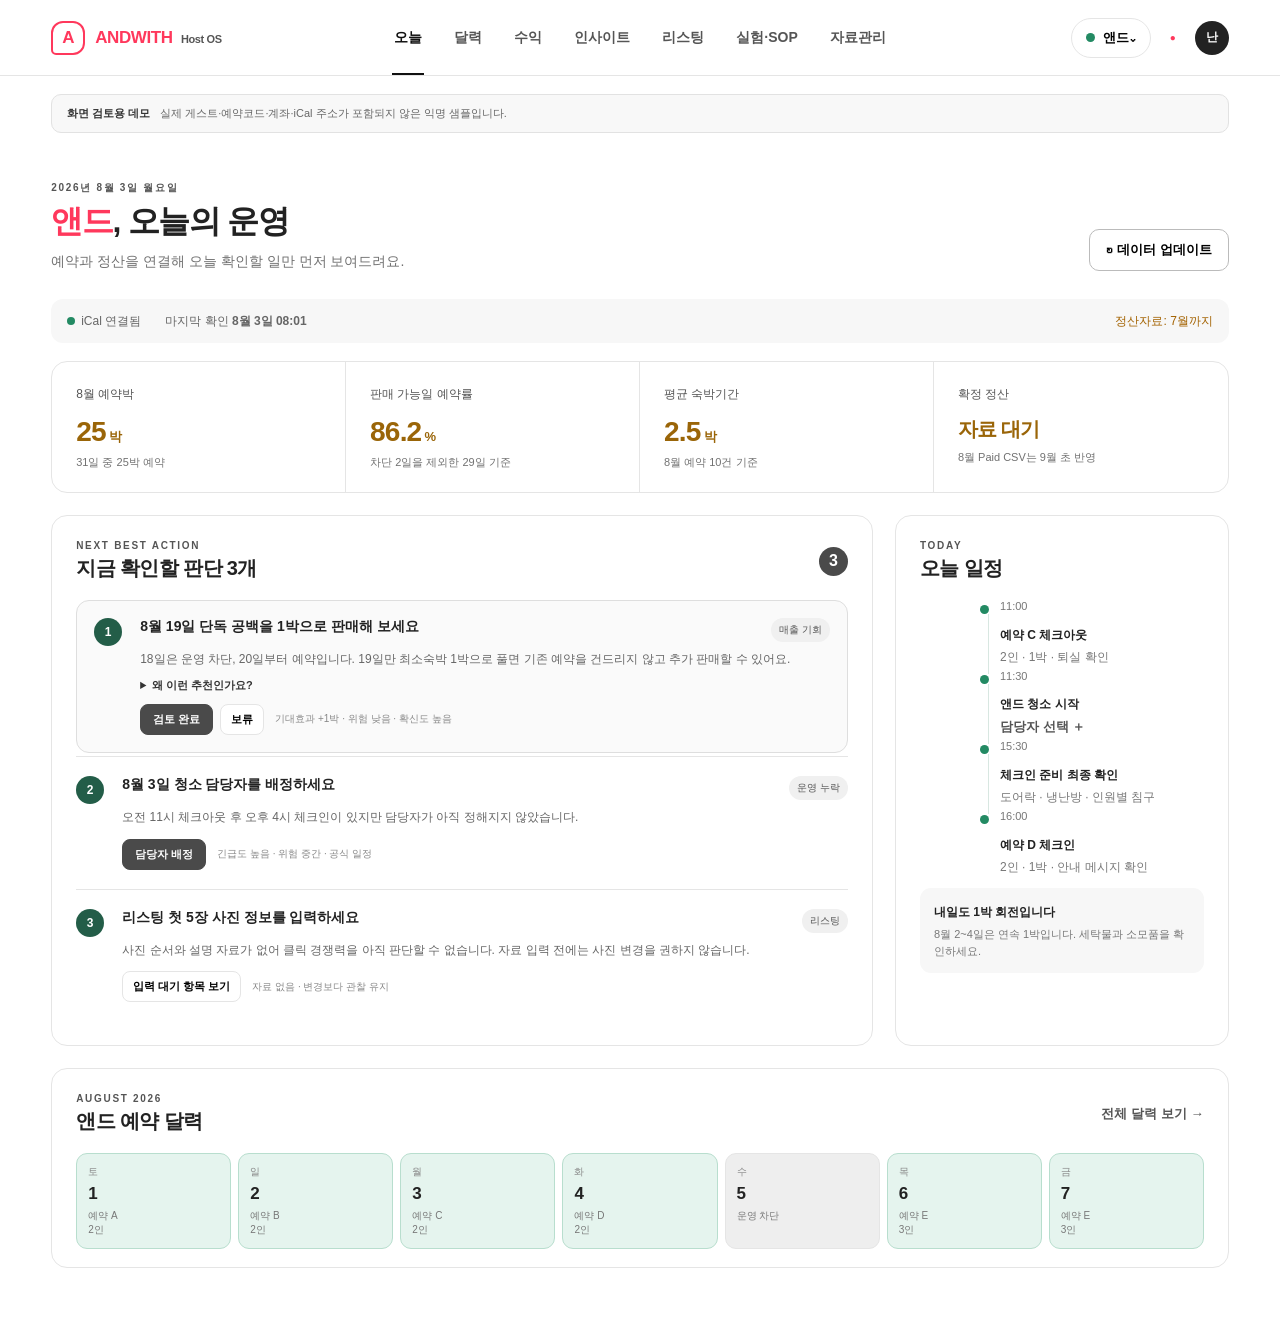
==== commit 5d59aa6c: "Build first usable Host OS workflow" ====
--- a/andwith-demo.html
+++ b/andwith-demo.html
@@ -30,6 +30,9 @@
 .source-strip{display:flex;align-items:center;gap:8px;background:#f7f7f7;border-radius:10px;padding:11px 14px;margin-bottom:15px;font-size:9px;color:#777}.source-strip>span:first-child{margin-right:auto}.evidence{display:inline-block;font-size:8px;border-radius:20px;padding:5px 8px;font-weight:700}.evidence.official{background:#e5f0eb;color:#235d48}.evidence.estimated{background:#fff0d8;color:#85560b}.evidence.hypothesis{background:#eee;color:#666}.listing-status-grid{display:grid;grid-template-columns:repeat(4,1fr);gap:11px;margin-bottom:15px}.status-card{padding:17px}.status-card>span,.status-card>b{display:block}.status-card>span{font-size:9px;color:#777}.status-card>b{font-size:17px;color:var(--warm-brown);margin:7px 0}.status-card>p{font-size:9px;color:#888;line-height:1.55;margin:0}.listing-profile{margin-bottom:15px}.profile-summary{display:grid;grid-template-columns:2fr 1fr 1fr;gap:1px;background:var(--line);border:1px solid var(--line);border-radius:9px;overflow:hidden}.profile-summary>div{background:#fff;padding:11px}.profile-summary span,.profile-summary b{display:block}.profile-summary span{font-size:8px;color:#888;margin-bottom:4px}.profile-summary b{font-size:10px;line-height:1.4}.optimization-grid{display:grid;grid-template-columns:1fr 1fr;gap:12px}.optimization-grid>.panel{padding:19px}.section-label{font-size:10px;font-weight:800;margin-bottom:14px}.check-list{list-style:none;margin:0;padding:0}.check-list li{font-size:10px;padding:7px 0;border-top:1px solid #eee}.check-list li:before{display:inline-grid;place-items:center;width:17px;height:17px;border-radius:50%;margin-right:7px;font-size:8px}.check-list li.done:before{content:'✓';background:#e5f0eb;color:#235d48}.check-list li.waiting-item:before{content:'·';background:#eee;color:#777}.funnel-row{display:flex;align-items:center;justify-content:space-between;gap:5px;background:#f7f7f7;border-radius:8px;padding:12px}.funnel-row span{font-size:9px}.funnel-row span b{color:#888}.funnel-row i{font-style:normal;color:#aaa}.data-note{font-size:9px;color:#888}.optimization-grid>.panel>p{font-size:10px;color:#777;line-height:1.5}.compact-list{display:grid;gap:5px;margin-top:10px}.compact-list>div{background:#f7f7f7;border-radius:7px;padding:9px}.compact-list b,.compact-list span,.compact-list small{display:block;font-size:9px}.compact-list span,.compact-list small{color:#777;margin-top:3px}.compact-list>p{font-size:9px;color:#999}.experiment-banner{border-left:3px solid #d49a22;background:#fff8e9;padding:10px}.experiment-banner b,.experiment-banner span,.experiment-banner small{display:block}.experiment-banner b{font-size:9px;color:#8b5b0c}.experiment-banner span{font-size:10px;margin:4px 0}.experiment-banner small{font-size:8px;color:#888}.recommendation-deck{margin-top:15px}.recommendation-deck .panel-head>span{font-size:9px;color:#888}.listing-rec{border-top:1px solid var(--line);padding:17px 0}.listing-rec h3{font-size:13px;margin:9px 0}.listing-rec dl{display:grid;grid-template-columns:repeat(3,1fr);gap:7px;margin:0}.listing-rec dl>div{background:#f7f7f7;border-radius:7px;padding:9px}.listing-rec dt,.listing-rec dd{font-size:9px}.listing-rec dt{color:#888}.listing-rec dd{margin:4px 0 0;font-weight:700;line-height:1.4}.listing-rec footer{font-size:9px;color:#777;margin-top:10px}.listing-rec.muted p{font-size:10px;color:#777}.listing-rec.muted{opacity:.8}
 @media(max-width:900px){.cleaning-item{grid-template-columns:1fr 1fr}.listing-status-grid{grid-template-columns:1fr 1fr}.profile-summary{grid-template-columns:1fr 1fr}.listing-rec dl{grid-template-columns:1fr 1fr}}@media(max-width:650px){.cleaning-panel .panel-head{display:block}.cleaning-tools{margin-top:12px;display:grid}.cleaning-item{grid-template-columns:1fr}.form-row.three{grid-template-columns:1fr}.source-strip{flex-wrap:wrap}.source-strip>span:first-child{width:100%}.listing-status-grid,.optimization-grid,.profile-summary{grid-template-columns:1fr}.listing-rec dl{grid-template-columns:1fr}}
 .chart-empty{min-height:230px;border:1px dashed #ccc;border-radius:11px;background:#fafafa;display:flex;flex-direction:column;align-items:center;justify-content:center;text-align:center;padding:25px}.chart-empty b{font-size:14px}.chart-empty p{max-width:520px;font-size:10px;color:#777;line-height:1.6}.experiment-banner.inactive{border-left-color:#aaa;background:#f7f7f7}.experiment-banner.inactive b{color:#666}
+.control-strip{display:grid;grid-template-columns:repeat(4,1fr);border:1px solid var(--line);border-radius:14px;margin-bottom:18px;overflow:hidden}.control-strip article{padding:17px 20px;border-right:1px solid var(--line)}.control-strip article:last-child{border:0}.control-strip span,.control-strip b{display:block}.control-strip span{font-size:9px;color:#777}.control-strip b{font-size:19px;color:var(--warm-brown);margin-top:7px}.decision-card{border-top:1px solid var(--line);padding-top:18px}.decision-card h3{font-size:17px}.decision-facts{display:grid;grid-template-columns:1fr 1fr;gap:8px}.decision-facts p{background:#f7f7f7;border-radius:8px;padding:11px;font-size:10px;line-height:1.5}.decision-facts b{display:block;margin-bottom:4px}.decision-card dl{display:grid;grid-template-columns:repeat(3,1fr);gap:7px}.decision-card dl>div{border:1px solid var(--line);border-radius:8px;padding:10px}.decision-card dt{font-size:8px;color:#888}.decision-card dd{font-size:10px;font-weight:700;margin:5px 0 0}.decision-card footer{display:flex;align-items:center;justify-content:flex-end;gap:7px;margin-top:14px}.decision-card footer span{font-size:9px;color:#777;margin-right:auto}.action-button.small{padding:8px 11px;border-radius:8px}.learning-steps{padding-left:25px}.learning-steps li{font-size:11px;padding:9px 0;border-bottom:1px solid var(--line)}.learning-steps li.done{color:#235d48;font-weight:700}.portfolio-overview{margin-bottom:16px}.portfolio-overview .panel-head>span{font-size:10px;color:#777}.property-cards{display:grid;grid-template-columns:1fr 1fr;gap:10px}.property-cards article{display:grid;grid-template-columns:12px 1fr auto;gap:10px;align-items:center;border:1px solid var(--line);border-radius:10px;padding:13px}.property-cards i{width:11px;height:11px;border-radius:50%}.property-cards b,.property-cards span{display:block}.property-cards b{font-size:12px}.property-cards span{font-size:9px;color:#888;margin-top:4px}.data-grid{display:grid;grid-template-columns:repeat(3,1fr);gap:11px}.data-tile{border:1px solid var(--line);border-radius:13px;background:#fff;padding:19px;text-align:left;cursor:pointer}.data-tile:hover{border-color:#999;box-shadow:var(--shadow)}.data-tile b,.data-tile span,.data-tile em{display:block}.data-tile b{font-size:14px}.data-tile span{font-size:10px;color:#777;line-height:1.5;margin:8px 0 18px}.data-tile em{font-size:9px;color:var(--coral);font-style:normal;font-weight:700}.privacy-panel{margin-top:16px;background:#f7f7f7}.privacy-panel b{font-size:12px}.privacy-panel p{font-size:10px;line-height:1.6;color:#777;margin-bottom:0}.cost-fields{display:grid;grid-template-columns:repeat(3,1fr);gap:0 10px}.monthly-total{display:flex;justify-content:space-between;margin-top:17px;background:#f7f7f7;border-radius:10px;padding:14px;font-size:12px}.monthly-total b{color:var(--warm-brown)}.pending-row b{color:#a36200!important}
+@media(max-width:1100px){.topbar nav{gap:15px}.data-grid{grid-template-columns:1fr 1fr}.decision-card dl{grid-template-columns:1fr 1fr}}@media(max-width:650px){.control-strip{grid-template-columns:1fr 1fr}.control-strip article:nth-child(2){border-right:0}.control-strip article:nth-child(-n+2){border-bottom:1px solid var(--line)}.decision-facts,.property-cards,.data-grid,.cost-fields{grid-template-columns:1fr}.decision-card dl{grid-template-columns:1fr}.decision-card footer{flex-wrap:wrap}.decision-card footer span{width:100%}}
+@media(max-width:1000px){body{padding-bottom:64px}.topbar nav{display:flex;position:fixed;left:0;right:0;bottom:0;height:62px;background:#fff;border-top:1px solid var(--line);box-shadow:0 -8px 24px rgba(0,0,0,.06);z-index:60;gap:0;overflow-x:auto;align-items:stretch}.topbar nav .nav{min-width:86px;flex:1;font-size:10px;padding:8px 9px}.topbar nav .nav.active:after{top:0;bottom:auto;background:var(--coral)}#toast{bottom:78px}}
 
 </style>
 </head>
@@ -37,7 +40,7 @@
   <header class="topbar">
     <a class="brand" href="#today" aria-label="ANDWITH 홈"><span class="brand-mark">A</span><span>ANDWITH <b>Host OS</b></span></a>
     <nav aria-label="주 메뉴">
-      <button class="nav active" data-view="today">오늘</button><button class="nav" data-view="calendar">달력</button><button class="nav" data-view="revenue">수익</button><button class="nav" data-view="insights">인사이트</button><button class="nav" data-view="listing">리스팅 최적화</button>
+      <button class="nav active" data-view="today">오늘</button><button class="nav" data-view="calendar">달력</button><button class="nav" data-view="revenue">수익</button><button class="nav" data-view="insights">인사이트</button><button class="nav" data-view="listing">리스팅</button><button class="nav" data-view="decisions">실험·SOP</button><button class="nav" data-view="data">자료관리</button>
     </nav>
     <div class="top-actions"><div class="property-switch"><button class="property-pill" id="propertyButton"><i></i><span data-property-name>앤드</span>⌄</button><div class="property-menu" id="propertyMenu" hidden></div></div><button class="bell" aria-label="알림">●</button><span class="avatar">난</span></div>
   </header>
@@ -78,11 +81,11 @@
     </section>
 
     <section class="view" id="revenue">
-      <div class="page-head compact"><div><p class="kicker">REVENUE & PROFIT</p><h1><em class="property-accent" data-property-name>앤드</em> 정산·손익</h1><p>숙박월 실적과 실제 입금월을 분리해서 봅니다.</p></div><button class="primary" data-open="csvDialog">CSV 업로드</button></div>
+      <div class="page-head compact"><div><p class="kicker">REVENUE & PROFIT</p><h1><em class="property-accent" data-property-name>앤드</em> 정산·손익</h1><p>숙박월 실적과 실제 입금월을 분리해서 봅니다.</p></div><div class="head-buttons"><button class="outline" data-open="monthlyCostDialog">월 비용 정리</button><button class="primary" data-open="csvDialog">CSV 업로드</button></div></div>
       <div class="notice"><b>8월은 진행 중입니다.</b><span>8월 Paid CSV를 9월 초에 올리면 확정 정산으로 마감됩니다. 매일 올릴 필요는 없어요.</span></div>
       <div class="month-tabs"><button>6월</button><button class="active">7월</button><button>8월 <small>진행 중</small></button></div>
       <div class="metric-grid revenue-cards"><article><span>7월 호스팅 총수입</span><strong>3,846,160<small>원</small></strong><p>숙박월 기준 추정 배분</p></article><article><span>공동호스트·수수료 후</span><strong>3,087,504<small>원</small></strong><p>입력 거래 기준</p></article><article><span>총 ADR</span><strong>142,450<small>원</small></strong><p>예약박 27박 기준</p></article><article><span>세전 예상 운영이익</span><strong id="profitMetric">1,757,504<small>원</small></strong><p>추가비용 입력 전</p></article></div>
-      <div class="dashboard-grid"><section class="panel"><div class="panel-head"><div><p class="kicker">PROFIT BRIDGE</p><h2>7월에 남은 돈</h2></div><button class="outline small" data-open="expenseDialog">＋ 비용 입력</button></div><div class="profit-list"><div><span>호스팅 총수입</span><b>3,846,160원</b></div><div class="minus"><span>에어비앤비 수수료·공동호스트</span><b>−758,656원</b></div><div class="minus"><span>월세·관리비·공과금·소모품</span><b>−855,000원</b></div><div class="minus"><span>청소·세탁 추정</span><b>−475,000원</b></div><div id="extraExpenseRows"></div><div class="total"><span>세전 예상 운영이익</span><b id="profitTotal">1,757,504원</b></div></div><p class="formula">세금은 포함하지 않은 운영 추정치입니다. 추가 비용을 입력하면 즉시 차감하고 사용한 원자료를 추적합니다.</p></section><aside class="panel data-quality"><div class="panel-head"><div><p class="kicker">DATA QUALITY</p><h2>정산 확인사항</h2></div></div><ul><li class="ok">Payout 행은 매출에서 제외</li><li class="ok">동일 예약코드 분할거래 통합</li><li class="ok">추천 크레딧은 영업외수입 분리</li><li class="warn">월경계 예약은 숙박일별 평균 배분</li><li class="warn">인터넷 비용 금액 미입력</li></ul></aside></div>
+      <div class="dashboard-grid"><section class="panel"><div class="panel-head"><div><p class="kicker">PROFIT BRIDGE</p><h2>7월에 남은 돈</h2></div><button class="outline small" data-open="monthlyCostDialog">월 비용 정리</button></div><div class="profit-list"><div><span>호스팅 총수입</span><b>3,846,160원</b></div><div class="minus"><span>에어비앤비 수수료·공동호스트</span><b>−758,656원</b></div><div id="monthlyCostRows"></div><div class="total"><span>세전 예상 운영이익</span><b id="profitTotal">3,087,504원</b></div></div><p class="formula">매일 지출을 다시 적지 않습니다. ChatGPT 운영일지로 정리한 월세·공과금·청소·비품 등 월 합계만 월말에 한 번 확정합니다.</p></section><aside class="panel data-quality"><div class="panel-head"><div><p class="kicker">DATA QUALITY</p><h2>정산 확인사항</h2></div></div><ul><li class="ok">Payout 행은 매출에서 제외</li><li class="ok">동일 예약코드 분할거래 통합</li><li class="ok">추천 크레딧은 영업외수입 분리</li><li class="warn">월경계 예약은 숙박일별 평균 배분</li><li class="warn" id="costQuality">7월 월 비용 입력 대기</li></ul></aside></div>
     </section>
 
     <section class="view" id="insights">
@@ -101,13 +104,28 @@
       <section class="optimization-grid"><article class="panel"><div class="section-label">B · 검색 노출 점검</div><ul class="check-list"><li class="done">예약 가능한 날짜·최소숙박 확인</li><li class="done">최대 4인·침대 3개 정보 확인</li><li class="waiting-item">응답률·응답시간 입력 대기</li><li class="waiting-item">평점·후기 반복내용 입력 대기</li></ul></article><article class="panel"><div class="section-label">C · 콘텐츠 최적화</div><ul class="check-list"><li class="done">망원시장·한강·홍대 접근성 명시</li><li class="done">반지층과 협소한 공용공간 고지</li><li class="waiting-item">대표사진·첫 5장 순서 점검 필요</li><li class="waiting-item">중국어·영어 번역문 점검 필요</li></ul></article><article class="panel"><div class="section-label">D · 노출·전환 분석</div><div class="funnel-row"><span>조회 4,126</span><i>→</i><span>문의 <b>자료 없음</b></span><i>→</i><span>예약 25</span><i>→</i><span>후기 <b>입력 대기</b></span></div><p class="data-note">Airbnb가 제공하지 않은 노출·문의 수치는 생성하지 않습니다.</p></article><article class="panel"><div class="section-label">E · 가격·예약조건</div><ul class="check-list"><li>호스트 수령액: CSV 연결</li><li class="waiting-item">게스트 총 결제금액 입력 대기</li><li>추가인원 요금: 3인부터 2만원</li><li>1박·2박 예약 틈: 달력 자동점검</li></ul></article><article class="panel"><div class="section-label">F · 비교숙소 관리</div><p>같은 지역·침실 수·최대인원·지상/반지하 조건을 기준으로 실제 경쟁숙소 링크를 직접 저장합니다.</p><button class="outline small" data-open="competitorDialog">＋ 비교숙소 등록</button><div id="competitorList" class="compact-list"></div></article><article class="panel"><div class="section-label">G · 리스팅 변경 이력</div><div class="experiment-banner inactive"><b>진행 중인 실험 없음</b><span>변경 이력을 등록하면 관찰기간 동안 같은 영역의 반복수정을 경고합니다.</span><small>데이터가 부족하면 변경보다 관찰 유지를 우선합니다.</small></div><div id="changeHistoryList" class="compact-list"></div></article></section>
       <section class="panel recommendation-deck"><div class="panel-head"><div><p class="kicker">H · NEXT LISTING ACTION</p><h2>리스팅 추천 카드</h2></div><span>최대 3개 · 근거 유형 표시</span></div><article class="listing-rec"><span class="evidence estimated">데이터 기반 추정</span><h3>30일 이내 평일 1박 공실이 존재합니다</h3><dl><div><dt>사용 데이터</dt><dd>iCal · 8/1~8/31</dd></div><div><dt>권장 행동</dt><dd>해당 날짜만 최소숙박 1박으로 완화</dd></div><div><dt>기대 이익</dt><dd>추가 1박의 순수익 확보 가능</dd></div><div><dt>위험</dt><dd>외주 청소 시 낮은 판매가로 이익 감소</dd></div><div><dt>관찰 기간</dt><dd>14일</dd></div><div><dt>복구 조건</dt><dd>예약 없음 또는 순수익 기준 미달</dd></div></dl><footer>신뢰도 높음 · 전체 달력 조건은 변경하지 않음</footer></article><article class="listing-rec muted"><span class="evidence hypothesis">운영 가설</span><h3>3인 수요에 침대 3개의 장점이 충분히 전달되지 않을 수 있습니다</h3><p>사진과 설명자료가 부족하므로 지금은 변경보다 자료 수집을 우선합니다.</p><footer>신뢰도 낮음 · 관찰 유지</footer></article></section>
     </section>
+
+    <section class="view" id="decisions">
+      <div class="page-head compact"><div><p class="kicker">DECIDE · CONTROL · LEARN</p><h1><em class="property-accent" data-property-name>앤드</em> 실험·SOP</h1><p>감이 아니라 증거로, 동시에가 아니라 하나씩 실행합니다.</p></div><button class="primary" data-open="decisionDialog">＋ 결정 티켓</button></div>
+      <div class="control-strip"><article><span>숙소별 진행 실험</span><b>0 / 1</b></article><article><span>전체 핵심과제</span><b>1 / 3</b></article><article><span>복구 가능한 실험</span><b>1</b></article><article><span>SOP 승격</span><b id="sopCount">0</b></article></div>
+      <div class="dashboard-grid"><section class="panel"><div class="panel-head"><div><p class="kicker">DECISION TICKETS</p><h2>승인할 한 가지</h2></div><span class="evidence estimated">데이터 기반 추정</span></div><article class="decision-card"><h3>평일 1박 공실 한 날짜만 최소숙박을 완화</h3><div class="decision-facts"><p><b>확인된 사실</b> 예약 사이 판매 가능한 1박이 존재합니다.</p><p><b>미확인</b> 게스트 총가격과 외주 청소 확정비용</p></div><dl><div><dt>가장 작은 단계</dt><dd>해당 날짜 한 칸만 변경</dd></div><div><dt>변수</dt><dd>최소 숙박일 1개</dd></div><div><dt>최대손실</dt><dd>0원 · 할인은 별도 승인</dd></div><div><dt>관찰기간</dt><dd>14일</dd></div><div><dt>성공조건</dt><dd>목표 순현금 이상 예약</dd></div><div><dt>복구조건</dt><dd>미예약 또는 기준 미달</dd></div></dl><footer><span>승인자 난희 · 재검토 8월 17일</span><button class="outline small">변경하지 않음</button><button class="action-button small">제한 실행 승인</button></footer></article></section><aside class="panel"><div class="panel-head"><div><p class="kicker">LEARNING LOOP</p><h2>결과를 자산으로</h2></div></div><ol class="learning-steps"><li class="done">문제와 기준선 저장</li><li>한 변수 제한 실행</li><li>관찰기간 결과 확인</li><li>유지 또는 원상복구</li><li>반복 성공 시 SOP 승격</li></ol><div id="sopList" class="compact-list"><p>아직 승격된 SOP가 없습니다.</p></div></aside></div>
+    </section>
+
+    <section class="view" id="data">
+      <div class="page-head compact"><div><p class="kicker">PRIVATE DATA CENTER</p><h1>자료관리</h1><p>내 숙소와 향후 관리숙소를 코드 수정 없이 등록하고 과거·현재·미래 자료를 연결합니다.</p></div><button class="primary" data-open="propertyDialog">＋ 숙소 등록</button></div>
+      <section class="panel portfolio-overview"><div class="panel-head"><div><p class="kicker">MY PORTFOLIO</p><h2>내 숙소 · 망원 건물</h2></div><span>관리자 난희</span></div><div class="property-cards"><article><i style="background:#315f50"></i><div><b>1호점 · 앤드</b><span>기본정보 등록 · 예약자료 연결</span></div><button class="outline small" data-property-jump="and">열기</button></article><article><i style="background:#d49a22"></i><div><b>2호점 · 위드</b><span>기본정보 등록 · 자료 가져오기 대기</span></div><button class="outline small" data-property-jump="with">열기</button></article></div></section>
+      <div class="data-grid"><button class="data-tile" data-open="syncDialog"><b>현재·미래 달력</b><span>숙소별 iCal 주소를 한 번 연결</span><em>iCal 연결 →</em></button><button class="data-tile" data-open="csvDialog"><b>과거·현재 수입</b><span>Paid·Upcoming CSV 여러 번 반영</span><em>CSV 가져오기 →</em></button><button class="data-tile" data-open="monthlyCostDialog"><b>월별 비용</b><span>월말에 항목별 합계만 한 번 입력</span><em>월 비용 정리 →</em></button><button class="data-tile" data-open="cleanerDialog"><b>청소 담당자</b><span>난희·외주 담당자를 등록하고 배정</span><em>담당자 관리 →</em></button><button class="data-tile" data-open="listingDialog"><b>리스팅 기준선</b><span>제목·사진·예약조건의 현재 상태 저장</span><em>기본정보 입력 →</em></button><button class="data-tile"><b>성과·후기</b><span>자료가 없으면 임의 생성하지 않음</span><em>2차 연결 예정</em></button></div>
+      <section class="panel privacy-panel"><b>비공개 운영 원칙</b><p>예약코드는 중복·환불 연결에만 내부 사용하고 기본 화면에서 숨깁니다. 계좌번호·결제 참조번호·Airbnb 비밀번호는 저장하지 않습니다.</p></section>
+    </section>
   </main>
 
   <dialog id="syncDialog"><form method="dialog"><button class="close" value="cancel">×</button><p class="kicker">CALENDAR SYNC</p><h2>예약 달력 업데이트</h2><p>iCal 주소는 한 번만 저장합니다. 브라우저 보안상 직접 읽지 못할 경우 최신 iCal 원문을 붙여 넣을 수 있어요.</p><label>비공개 iCal 주소<input id="icalUrl" type="url" value="" placeholder="https://www.airbnb.co.kr/calendar/ical/…"></label><label>또는 iCal 원문 붙여넣기<textarea id="icalText" placeholder="BEGIN:VCALENDAR…"></textarea></label><div id="syncResult" class="result">현재 테스트 데이터: 8월 예약 10건 · 25박 · 차단 2일</div><div class="dialog-actions"><button value="cancel">취소</button><button type="button" class="primary" id="syncButton">업데이트 확인</button></div></form></dialog>
   <dialog id="csvDialog"><form method="dialog"><button class="close" value="cancel">×</button><p class="kicker">AIRBNB CSV</p><h2>정산자료 가져오기</h2><p>같은 파일을 다시 올려도 예약코드와 거래 내용을 비교해 중복 반영하지 않습니다.</p><label class="dropzone">CSV 파일 선택<input id="csvFile" type="file" accept=".csv,text/csv"><span>파일을 끌어놓거나 눌러서 선택</span><small>Paid 또는 Upcoming CSV</small></label><label>또는 표 내용 붙여넣기<textarea id="csvText" placeholder="날짜&#9;입금 예정일&#9;종류&#9;예약 코드…"></textarea></label><div id="csvResult" class="result">파일을 선택하면 예약·Payout·공동호스트 분배를 자동 분류합니다.</div><div class="dialog-actions"><button value="cancel">취소</button><button type="button" class="primary" id="csvButton">분석해서 반영</button></div></form></dialog>
   <dialog id="guestDialog"><form method="dialog"><button class="close" value="cancel">×</button><p class="kicker">GUEST COUNT</p><h2>새 예약 인원 확인</h2><p>현재 등록된 8월 예약은 모두 입력됐습니다. 다음 새 예약부터 아래 버튼으로 총인원만 선택하면 됩니다.</p><div class="empty-state">✓ 미입력 예약이 없습니다.</div><div class="dialog-actions"><button value="cancel" class="primary">확인</button></div></form></dialog>
   <dialog id="reservationDialog"><form method="dialog"><button class="close" value="cancel">×</button><p class="kicker">RESERVATION DETAILS</p><h2>예약 정보 보완</h2><div class="form-row"><label>체크인<input type="date" value="2026-08-04"></label><label>체크아웃<input type="date" value="2026-08-05"></label></div><label>총인원<div class="guest-buttons"><button type="button">1명</button><button type="button" class="selected">2명</button><button type="button">3명</button><button type="button">4명</button></div></label><label>청소 담당자<select><option>난희 · 직접 청소</option><option>외주 담당자</option><option>미배정</option></select></label><div class="dialog-actions"><button value="cancel">취소</button><button value="default" class="primary">저장</button></div></form></dialog>
-  <dialog id="expenseDialog"><form method="dialog" id="expenseForm"><button class="close" value="cancel">×</button><p class="kicker">ADDITIONAL COST</p><h2>빠진 비용 추가</h2><p>인터넷·수리·교통·기장료처럼 기존 계산에 없는 실제 비용을 입력하세요.</p><label>비용 항목<input name="name" required placeholder="예: 인터넷 비용"></label><label>금액<input name="amount" type="number" min="0" required placeholder="예: 35000"></label><label>메모<input name="note" placeholder="예: 힘찬 명의 납부"></label><div class="dialog-actions"><button value="cancel">취소</button><button type="submit" class="action-button">비용 반영</button></div></form></dialog>
+  <dialog id="monthlyCostDialog" class="wide-dialog"><form method="dialog" id="monthlyCostForm"><button class="close" value="cancel">×</button><p class="kicker">MONTHLY COST CLOSE</p><h2><span data-property-name>앤드</span> 월별 비용 정리</h2><p>매일 입력하지 않고 월말에 항목별 합계만 한 번 저장합니다.</p><div class="form-row"><label>귀속월<input name="month" type="month" value="2026-07" required></label><label>상태<select name="status"><option>작성 중</option><option>월말 확정</option></select></label></div><div class="cost-fields"><label>월세<input name="rent" type="number" min="0" value="700000"></label><label>관리비<input name="management" type="number" min="0" value="50000"></label><label>전기·가스·수도<input name="utilities" type="number" min="0"></label><label>인터넷<input name="internet" type="number" min="0"></label><label>청소비<input name="cleaning" type="number" min="0"></label><label>세탁비<input name="laundry" type="number" min="0"></label><label>비품·소모품<input name="supplies" type="number" min="0"></label><label>수리·보수<input name="repairs" type="number" min="0"></label><label>기타<input name="other" type="number" min="0"></label></div><label>월말 메모<textarea name="note" placeholder="예: 인터넷은 힘찬 명의로 납부"></textarea></label><div class="monthly-total">월 비용 합계 <b id="monthlyCostPreview">750,000원</b></div><div class="dialog-actions"><button value="cancel">취소</button><button type="submit" class="action-button">월 비용 저장</button></div></form></dialog>
+  <dialog id="cleanerDialog"><form method="dialog" id="cleanerForm"><button class="close" value="cancel">×</button><p class="kicker">CLEANER DIRECTORY</p><h2>청소 담당자 등록</h2><p>담당자는 난희만 등록합니다. 현장 소통은 계속 카카오톡을 사용합니다.</p><label>이름<input name="name" required placeholder="예: 홍길동"></label><label>구분<select name="type"><option>난희 직접 청소</option><option>외주 담당자</option></select></label><label>기본 1회 비용<input name="fee" type="number" min="0" placeholder="예: 50000"></label><label>기본 숙소<select name="property"><option value="and">앤드</option><option value="with">위드</option><option value="all">앤드·위드</option></select></label><div id="cleanerDirectory" class="result"></div><div class="dialog-actions"><button value="cancel">닫기</button><button type="submit" class="action-button">담당자 등록</button></div></form></dialog>
+  <dialog id="decisionDialog"><form method="dialog" id="decisionForm"><button class="close" value="cancel">×</button><p class="kicker">CONTROLLED DECISION</p><h2>결정 티켓 만들기</h2><label>발견된 현상<input name="finding" required></label><label>권장 행동<input name="action" required></label><div class="form-row"><label>최대손실<input name="maxLoss"></label><label>관찰 종료일<input name="reviewDate" type="date"></label></div><label>성공조건<input name="success" required></label><label>중단·원상복구 조건<input name="rollback" required></label><div class="dialog-actions"><button value="cancel">취소</button><button type="submit" class="action-button">난희 승인 대기로 저장</button></div></form></dialog>
   <dialog id="propertyDialog"><form method="dialog" id="propertyForm"><button class="close" value="cancel">×</button><p class="kicker">NEW PROPERTY</p><h2>새 숙소 등록</h2><p>숙소별 예약·정산·리스팅 자료는 서로 분리해 관리합니다.</p><label>숙소명<input name="name" required placeholder="예: 위드"></label><label>지역<input name="area" required placeholder="예: 서울 마포구"></label><label>숙소 표시색<select name="color"><option value="#d49a22">황금색</option><option value="#315f50">짙은 초록</option><option value="#596a91">남색</option></select></label><div class="dialog-actions"><button value="cancel">취소</button><button type="submit" class="action-button">숙소 등록</button></div></form></dialog>
   <dialog id="listingDialog" class="wide-dialog"><form method="dialog" id="listingForm"><button class="close" value="cancel">×</button><p class="kicker">LISTING PROFILE</p><h2>숙소별 리스팅 기본정보</h2><p>자동으로 확인할 수 없는 내용은 직접 수정합니다. 입력값은 현재 선택한 숙소에만 저장됩니다.</p><div class="form-row"><label>에어비앤비 공개 링크<input name="url" type="url" placeholder="https://www.airbnb.co.kr/rooms/..."></label><label>리스팅 제목<input name="title" required></label></div><label>요약문<textarea name="summary"></textarea></label><label>상세 설명<textarea name="description"></textarea></label><div class="form-row three"><label>최대 인원<input name="maxGuests" type="number" min="1"></label><label>침실·침대·욕실<input name="layout" placeholder="2실 · 3침대 · 1욕실"></label><label>체크인·체크아웃<input name="times" placeholder="16:00 · 11:00"></label></div><label>편의시설<textarea name="amenities" placeholder="와이파이, 세탁기, 에어컨..."></textarea></label><label>숙소 이용규칙<textarea name="rules"></textarea></label><div class="form-row three"><label>즉시 예약<select name="instantBook"><option>사용</option><option>사용 안 함</option></select></label><label>최소·최대 숙박<input name="stayLimits" placeholder="1~28박"></label><label>사전 예약 가능 기간<input name="advanceWindow" placeholder="예: 12개월"></label></div><div class="form-row three"><label>예약 마감시간<input name="cutoff" placeholder="예: 1일 전"></label><label>준비시간<input name="prepTime" placeholder="예: 없음"></label><label>취소정책<input name="cancellation" placeholder="예: 일반"></label></div><label>대표사진·사진 순서·설명<textarea name="photos" placeholder="1. 대표사진: 큰방 전체 / 2. 침대 구성..."></textarea></label><div class="dialog-actions"><button value="cancel">취소</button><button type="submit" class="action-button">기본정보 저장</button></div></form></dialog>
   <dialog id="changeDialog"><form method="dialog" id="changeForm"><button class="close" value="cancel">×</button><p class="kicker">CHANGE LOG</p><h2>리스팅 변경 이력</h2><label>변경일<input name="date" type="date" required></label><label>변경 항목<select name="field"><option>제목</option><option>대표사진</option><option>사진 순서</option><option>설명</option><option>편의시설</option><option>가격</option><option>인원 추가요금</option><option>최소 숙박일</option><option>할인</option><option>예약 가능 기간</option></select></label><div class="form-row"><label>변경 전<textarea name="before" required></textarea></label><label>변경 후<textarea name="after" required></textarea></label></div><label>변경 이유<input name="reason" required></label><label>기대 효과<input name="expected"></label><div class="form-row"><label>관찰 시작<input name="observeStart" type="date"></label><label>관찰 종료<input name="observeEnd" type="date"></label></div><label>실제 결과·결정<textarea name="result" placeholder="관찰 중 / 유지 / 추가 관찰 / 원상복구"></textarea></label><div class="dialog-actions"><button value="cancel">취소</button><button type="submit" class="action-button">변경 이력 저장</button></div></form></dialog>
@@ -119,7 +137,12 @@
   {start:6,end:10,name:'예약 E',guests:3},{start:10,end:13,name:'예약 F',guests:3},{start:13,end:18,name:'예약 G',guests:2},{start:20,end:24,name:'예약 H',guests:2},{start:24,end:26,name:'예약 I',guests:3},{start:27,end:30,name:'예약 J',guests:2}
 ];
 const blocked={5:'보수·휴식',18:'보수·휴식'};
-const cleanerPeople=['난희','홍길동','김민지'];
+let cleanerDirectory=JSON.parse(localStorage.getItem('andwith-cleaners')||'null')||[
+  {name:'난희',type:'난희 직접 청소',fee:0,property:'all'},
+  {name:'홍길동',type:'외주 담당자',fee:50000,property:'and'},
+  {name:'김민지',type:'외주 담당자',fee:50000,property:'with'}
+];
+const cleanerPeople=()=>cleanerDirectory.map(person=>person.name);
 let cleaningSchedules=JSON.parse(localStorage.getItem('andwith-cleaning-schedules')||'null')||[
   {day:3,checkout:'11:00',checkin:'16:00',assignee:'',nextGuests:2,nights:1,note:'없음'},
   {day:4,checkout:'11:00',checkin:'16:00',assignee:'난희',nextGuests:2,nights:1,note:'직접 청소'},
@@ -131,7 +154,7 @@
   {day:30,checkout:'11:00',checkin:'-',assignee:'홍길동',nextGuests:0,nights:0,note:'없음'}
 ];
 const views=[...document.querySelectorAll('.view')];
-const defaultProperties=[{id:'and',name:'앤드',area:'서울 마포구 망원동',color:'#315f50'},{id:'with',name:'위드',area:'두 번째 숙소 예시',color:'#d49a22'}];
+const defaultProperties=[{id:'and',name:'앤드',area:'내 숙소 · 망원 1호점',color:'#315f50'},{id:'with',name:'위드',area:'내 숙소 · 망원 2호점',color:'#d49a22'}];
 let properties=JSON.parse(localStorage.getItem('andwith-properties')||'null')||defaultProperties;
 let activePropertyId=localStorage.getItem('andwith-active-property')||'and';
 const activeProperty=()=>properties.find(property=>property.id===activePropertyId)||properties[0];
@@ -151,10 +174,11 @@
   document.getElementById('portfolioCalendarPanel').hidden=!portfolio;
   renderPortfolioCalendar();
   if(!portfolio&&typeof renderListingData==='function')renderListingData();
+  if(!portfolio&&typeof renderMonthlyCosts==='function')renderMonthlyCosts();
 }
 
 function showView(id){
-  if(id==='listing'&&isPortfolio()){activePropertyId=properties[0].id;localStorage.setItem('andwith-active-property',activePropertyId);renderPropertyMenu()}
+  if(['listing','decisions'].includes(id)&&isPortfolio()){activePropertyId=properties[0].id;localStorage.setItem('andwith-active-property',activePropertyId);renderPropertyMenu()}
   views.forEach(v=>v.classList.toggle('active',v.id===id));
   document.querySelectorAll('.nav').forEach(n=>n.classList.toggle('active',n.dataset.view===id));
   window.scrollTo({top:0,behavior:'smooth'});
@@ -215,9 +239,9 @@
 }
 function renderCleaningSchedules(){
   const filter=document.getElementById('cleanerFilter'),list=document.getElementById('cleaningScheduleList');
-  const previous=filter.value||'all';filter.innerHTML='<option value="all">전체 담당자</option><option value="unassigned">담당자 미정</option>'+cleanerPeople.map(name=>`<option value="${name}">${name}</option>`).join('');filter.value=[...filter.options].some(option=>option.value===previous)?previous:'all';
+  const people=cleanerPeople(),previous=filter.value||'all';filter.innerHTML='<option value="all">전체 담당자</option><option value="unassigned">담당자 미정</option>'+people.map(name=>`<option value="${escapeHtml(name)}">${escapeHtml(name)}</option>`).join('');filter.value=[...filter.options].some(option=>option.value===previous)?previous:'all';
   const visible=cleaningSchedules.filter(schedule=>filter.value==='all'||(filter.value==='unassigned'&&!schedule.assignee)||schedule.assignee===filter.value);
-  list.innerHTML=visible.map(schedule=>`<article class="cleaning-item ${schedule.assignee?'':'needs-assignee'}"><div class="cleaning-date"><b>8월 ${schedule.day}일</b><span>${schedule.checkout} 퇴실 · ${schedule.checkin==='-'?'다음 체크인 없음':`${schedule.checkin} 입실`}</span></div><div><span>다음 예약</span><b>${schedule.nextGuests?`${schedule.nextGuests}인 · ${schedule.nights}박`:'없음'}</b></div><label>담당자<select data-cleaning-day="${schedule.day}"><option value="">담당자 미정</option>${cleanerPeople.map(name=>`<option ${schedule.assignee===name?'selected':''}>${name}</option>`).join('')}</select></label><button class="outline small" data-copy-cleaning="${schedule.day}">일정 복사</button></article>`).join('')||'<div class="empty-state">해당 담당자의 청소 일정이 없습니다.</div>';
+  list.innerHTML=visible.map(schedule=>`<article class="cleaning-item ${schedule.assignee?'':'needs-assignee'}"><div class="cleaning-date"><b>8월 ${schedule.day}일</b><span>${schedule.checkout} 퇴실 · ${schedule.checkin==='-'?'다음 체크인 없음':`${schedule.checkin} 입실`}</span></div><div><span>다음 예약</span><b>${schedule.nextGuests?`${schedule.nextGuests}인 · ${schedule.nights}박`:'없음'}</b></div><label>담당자<select data-cleaning-day="${schedule.day}"><option value="">담당자 미정</option>${people.map(name=>`<option ${schedule.assignee===name?'selected':''}>${escapeHtml(name)}</option>`).join('')}</select></label><button class="outline small" data-copy-cleaning="${schedule.day}">일정 복사</button></article>`).join('')||'<div class="empty-state">해당 담당자의 청소 일정이 없습니다.</div>';
   list.querySelectorAll('[data-cleaning-day]').forEach(select=>select.addEventListener('change',()=>{const schedule=cleaningSchedules.find(item=>item.day===Number(select.dataset.cleaningDay));schedule.assignee=select.value;localStorage.setItem('andwith-cleaning-schedules',JSON.stringify(cleaningSchedules));renderMonth();renderCleaningSchedules();toast(schedule.assignee?`${schedule.day}일 청소를 ${schedule.assignee}에게 배정했습니다.`:`${schedule.day}일 청소가 담당자 미정으로 변경됐습니다.`)}));
   list.querySelectorAll('[data-copy-cleaning]').forEach(button=>button.addEventListener('click',()=>{const schedule=cleaningSchedules.find(item=>item.day===Number(button.dataset.copyCleaning));copyText(cleaningCopyText(schedule),'카톡용 청소 일정을 복사했습니다.')}))
 }
@@ -240,10 +264,6 @@
 document.getElementById('listingForm').addEventListener('submit',event=>{event.preventDefault();listingProfiles[activePropertyId]=Object.fromEntries(new FormData(event.currentTarget));localStorage.setItem('andwith-listing-profiles',JSON.stringify(listingProfiles));renderListingData();document.getElementById('listingDialog').close();toast('선택한 숙소의 리스팅 기본정보를 저장했습니다.')});
 document.getElementById('changeForm').addEventListener('submit',event=>{event.preventDefault();listingChanges.push({...Object.fromEntries(new FormData(event.currentTarget)),propertyId:activePropertyId});localStorage.setItem('andwith-listing-changes',JSON.stringify(listingChanges));renderListingData();event.currentTarget.reset();document.getElementById('changeDialog').close();toast('변경 전후와 관찰기간을 저장했습니다.')});
 document.getElementById('competitorForm').addEventListener('submit',event=>{event.preventDefault();competitors.push({...Object.fromEntries(new FormData(event.currentTarget)),propertyId:activePropertyId});localStorage.setItem('andwith-competitors',JSON.stringify(competitors));renderListingData();event.currentTarget.reset();document.getElementById('competitorDialog').close();toast('비교숙소를 저장했습니다.')});
-renderPropertyMenu();
-renderCleaningSchedules();
-renderListingData();
-
 const toast=message=>{const el=document.getElementById('toast');el.textContent=message;el.classList.add('show');setTimeout(()=>el.classList.remove('show'),2400)};
 document.querySelectorAll('.rec-actions button').forEach(b=>b.addEventListener('click',()=>{if(!b.dataset.open)toast(`“${b.textContent.trim()}”으로 기록했습니다.`)}));
 document.getElementById('cleanerButton').addEventListener('click',()=>document.getElementById('reservationDialog').showModal());
@@ -275,22 +295,33 @@
 document.getElementById('csvButton').addEventListener('click',()=>{const result=analyzeCsv(document.getElementById('csvText').value);const box=document.getElementById('csvResult');if(!result){box.textContent='읽을 수 있는 CSV 또는 표 내용을 넣어 주세요.';return}box.innerHTML=`<b>${result.rows}개 거래행 분석</b> · 고유 예약 ${result.codes}건 · 예약 ${result.types['예약']||0}행 · Payout ${result.types.Payout||0}행`;toast('정산자료를 분석했습니다.')});
 document.getElementById('addInsightData').addEventListener('click',()=>toast('호스트 통계 자료 입력은 2차 연결 범위입니다.'));
 
-const baseProfit=1757504;
-let extraExpenses=JSON.parse(localStorage.getItem('andwith-extra-expenses')||'[]');
-function renderExpenses(){
-  const total=extraExpenses.reduce((sum,item)=>sum+Number(item.amount||0),0);
-  document.getElementById('extraExpenseRows').innerHTML=extraExpenses.map((item,index)=>`<div class="minus custom-expense"><span>${escapeHtml(item.name)}<small>${escapeHtml(item.note||'추가 입력')}</small></span><b>−${won(item.amount)}</b><button type="button" data-remove-expense="${index}" aria-label="${escapeHtml(item.name)} 삭제">×</button></div>`).join('');
-  const profit=baseProfit-total;
-  document.getElementById('profitTotal').textContent=won(profit);
-  document.getElementById('profitMetric').innerHTML=`${Math.round(profit).toLocaleString('ko-KR')}<small>원</small>`;
-  document.querySelectorAll('[data-remove-expense]').forEach(button=>button.addEventListener('click',()=>{extraExpenses.splice(Number(button.dataset.removeExpense),1);localStorage.setItem('andwith-extra-expenses',JSON.stringify(extraExpenses));renderExpenses()}));
-}
-document.getElementById('expenseForm').addEventListener('submit',event=>{
-  event.preventDefault();const data=new FormData(event.currentTarget);
-  extraExpenses.push({name:data.get('name'),amount:Number(data.get('amount')),note:data.get('note')});
-  localStorage.setItem('andwith-extra-expenses',JSON.stringify(extraExpenses));renderExpenses();event.currentTarget.reset();document.getElementById('expenseDialog').close();toast('추가 비용을 운영이익에 반영했습니다.')
-});
-renderExpenses();
+const incomeAfterPlatform=3087504;
+const costLabels={rent:'월세',management:'관리비',utilities:'전기·가스·수도',internet:'인터넷',cleaning:'청소비',laundry:'세탁비',supplies:'비품·소모품',repairs:'수리·보수',other:'기타'};
+let monthlyCosts=JSON.parse(localStorage.getItem('andwith-monthly-costs')||'{}');
+const costKey=(propertyId=activePropertyId,month='2026-07')=>`${propertyId}:${month}`;
+const costTotal=record=>Object.keys(costLabels).reduce((sum,key)=>sum+Number(record?.[key]||0),0);
+function fillMonthlyCostForm(){
+  const form=document.getElementById('monthlyCostForm'),month=form.elements.month.value||'2026-07',record=monthlyCosts[costKey(activePropertyId,month)]||{};
+  Object.keys(costLabels).forEach(key=>form.elements[key].value=record[key]??(key==='rent'?700000:key==='management'?50000:''));
+  form.elements.status.value=record.status||'작성 중';form.elements.note.value=record.note||'';updateMonthlyCostPreview()
+}
+function updateMonthlyCostPreview(){const form=document.getElementById('monthlyCostForm'),record=Object.fromEntries(new FormData(form));document.getElementById('monthlyCostPreview').textContent=won(costTotal(record))}
+function renderMonthlyCosts(){
+  const record=monthlyCosts[costKey()]||null,total=costTotal(record),root=document.getElementById('monthlyCostRows');
+  root.innerHTML=record?Object.entries(costLabels).filter(([key])=>Number(record[key])).map(([key,label])=>`<div class="minus"><span>${label}</span><b>−${won(record[key])}</b></div>`).join(''):'<div class="minus pending-row"><span>월별 운영비</span><b>입력 대기</b></div>';
+  const profit=incomeAfterPlatform-total;document.getElementById('profitTotal').textContent=won(profit);document.getElementById('profitMetric').innerHTML=`${Math.round(profit).toLocaleString('ko-KR')}<small>원</small>`;
+  document.getElementById('costQuality').textContent=record?`7월 월 비용 ${record.status}`:'7월 월 비용 입력 대기'
+}
+document.querySelectorAll('[data-open="monthlyCostDialog"]').forEach(button=>button.addEventListener('click',fillMonthlyCostForm));
+document.getElementById('monthlyCostForm').addEventListener('input',event=>{if(event.target.name==='month')fillMonthlyCostForm();else updateMonthlyCostPreview()});
+document.getElementById('monthlyCostForm').addEventListener('submit',event=>{event.preventDefault();const record=Object.fromEntries(new FormData(event.currentTarget));monthlyCosts[costKey(activePropertyId,record.month)]=record;localStorage.setItem('andwith-monthly-costs',JSON.stringify(monthlyCosts));renderMonthlyCosts();document.getElementById('monthlyCostDialog').close();toast(`${record.month} 월 비용을 ${record.status} 상태로 저장했습니다.`)});
+
+function renderCleanerDirectory(){const root=document.getElementById('cleanerDirectory');root.innerHTML=cleanerDirectory.map(person=>`<div><b>${escapeHtml(person.name)}</b> · ${escapeHtml(person.type)} · 기본 ${won(person.fee||0)}</div>`).join('')}
+document.getElementById('cleanerForm').addEventListener('submit',event=>{event.preventDefault();const data=Object.fromEntries(new FormData(event.currentTarget));cleanerDirectory.push({...data,fee:Number(data.fee||0)});localStorage.setItem('andwith-cleaners',JSON.stringify(cleanerDirectory));renderCleanerDirectory();renderCleaningSchedules();event.currentTarget.reset();toast(`${data.name} 담당자를 등록했습니다.`)});
+
+document.getElementById('decisionForm').addEventListener('submit',event=>{event.preventDefault();const tickets=JSON.parse(localStorage.getItem('andwith-decision-tickets')||'[]');tickets.push({...Object.fromEntries(new FormData(event.currentTarget)),propertyId:activePropertyId,status:'난희 승인 대기',createdAt:new Date().toISOString()});localStorage.setItem('andwith-decision-tickets',JSON.stringify(tickets));event.currentTarget.reset();document.getElementById('decisionDialog').close();toast('결정 티켓을 난희 승인 대기로 저장했습니다.')});
+document.querySelectorAll('[data-property-jump]').forEach(button=>button.addEventListener('click',()=>{activePropertyId=button.dataset.propertyJump;localStorage.setItem('andwith-active-property',activePropertyId);renderPropertyMenu();showView('today')}));
+renderPropertyMenu();renderCleaningSchedules();renderListingData();renderMonthlyCosts();renderCleanerDirectory();
 
 </script>
 </body>
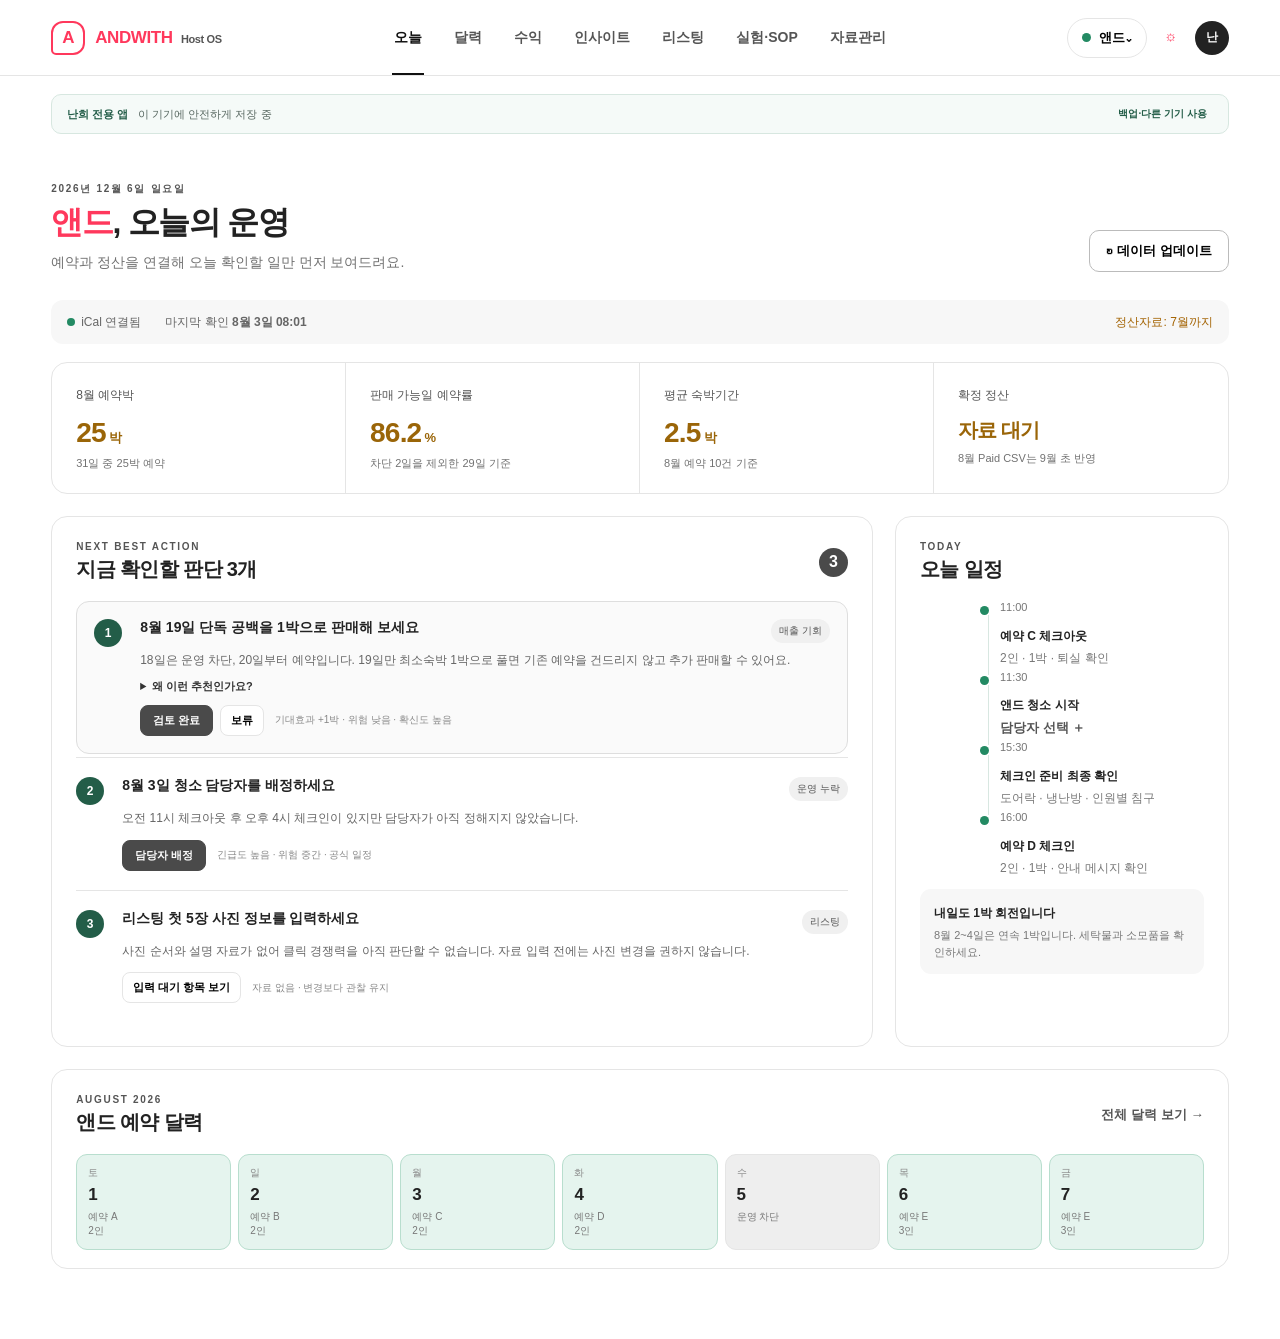
==== commit 93b33d42: "Remove binary preview blockers" ====
--- a/andwith-demo.html
+++ b/andwith-demo.html
@@ -3,8 +3,14 @@
 <head>
   <meta charset="UTF-8">
   <meta name="viewport" content="width=device-width, initial-scale=1.0">
+  <meta name="theme-color" content="#ff385c">
+  <meta name="apple-mobile-web-app-capable" content="yes">
+  <meta name="apple-mobile-web-app-status-bar-style" content="default">
   <meta name="description" content="앤드 숙소의 예약·정산·운영 판단을 돕는 내부 운영 대시보드">
   <title>ANDWITH Host OS · 앤드</title>
+  <link rel="manifest" href="manifest.webmanifest">
+  <link rel="icon" href="icons/icon.svg" type="image/svg+xml">
+  <link rel="apple-touch-icon" href="icons/icon.svg">
   <style>
 :root{--coral:#ff385c;--coral-dark:#df264b;--ink:#222;--muted:#717171;--line:#e5e5e5;--soft:#f7f7f7;--green:#238a63;--green-soft:#e5f4ee;--gold:#d49a22;--shadow:0 8px 30px rgba(0,0,0,.07)}
 *{box-sizing:border-box}html{scroll-behavior:smooth}body{margin:0;color:var(--ink);background:#fff;font-family:Pretendard,"Noto Sans KR",-apple-system,BlinkMacSystemFont,"Segoe UI",sans-serif}.topbar{height:76px;border-bottom:1px solid var(--line);display:grid;grid-template-columns:1fr auto 1fr;align-items:center;padding:0 4vw;position:sticky;top:0;background:rgba(255,255,255,.96);backdrop-filter:blur(12px);z-index:20}.brand{display:flex;align-items:center;gap:10px;text-decoration:none;color:var(--coral);font-size:17px;font-weight:800;letter-spacing:-.4px}.brand b{color:#555;font-size:11px;margin-left:4px}.brand-mark{width:34px;height:34px;border:2px solid var(--coral);border-radius:12px 12px 12px 5px;display:grid;place-items:center}.topbar nav{display:flex;align-self:stretch;gap:28px}.nav{border:0;background:none;font-size:14px;font-weight:650;color:#555;position:relative;cursor:pointer;padding:0 2px}.nav.active{color:#111}.nav.active:after{content:"";height:2px;background:#111;position:absolute;left:0;right:0;bottom:0}.top-actions{display:flex;align-items:center;justify-content:flex-end;gap:13px}.property-pill{border:1px solid var(--line);border-radius:24px;background:white;padding:10px 14px;font-weight:700}.property-pill i{display:inline-block;width:9px;height:9px;border-radius:50%;background:var(--green);margin-right:8px}.bell{border:0;background:none;color:var(--coral);font-size:10px}.avatar{width:34px;height:34px;border-radius:50%;display:grid;place-items:center;background:#222;color:white;font-size:12px;font-weight:700}main{max-width:1480px;margin:auto;padding:0 4vw 70px}.view{display:none}.view.active{display:block}.page-head{display:flex;justify-content:space-between;align-items:flex-end;padding:48px 0 28px;gap:30px}.page-head.compact{padding-top:40px}.page-head h1{font-size:32px;letter-spacing:-1.3px;margin:5px 0 9px}.page-head h1 em{font-style:normal;color:var(--coral)}.page-head>div>p:last-child{color:var(--muted);font-size:14px;margin:0}.kicker{margin:0;color:var(--coral);font-size:10px;letter-spacing:1.7px;font-weight:800}.outline,.primary{border-radius:10px;padding:11px 16px;font-weight:700;cursor:pointer}.outline{background:#fff;border:1px solid #bbb}.primary{background:var(--coral);color:#fff;border:1px solid var(--coral)}.primary:hover{background:var(--coral-dark)}.status-strip{height:44px;background:var(--soft);border-radius:12px;display:flex;align-items:center;gap:24px;padding:0 16px;font-size:12px;color:#666;margin-bottom:18px}.status-strip .needs{margin-left:auto;color:#a36200}.dot{display:inline-block;width:8px;height:8px;border-radius:50%;margin-right:6px}.green{background:var(--green)}.metric-grid{display:grid;grid-template-columns:repeat(4,1fr);border:1px solid var(--line);border-radius:16px;overflow:hidden;margin-bottom:22px}.metric-grid article{padding:22px 24px;min-height:126px;border-right:1px solid var(--line)}.metric-grid article:last-child{border:0}.metric-grid span{font-size:12px;color:#555}.metric-grid strong{display:block;font-size:28px;margin:13px 0 7px;letter-spacing:-.8px}.metric-grid strong small{font-size:13px;margin-left:3px}.metric-grid p{font-size:11px;color:var(--muted);margin:0}.metric-grid .waiting{font-size:20px;color:#a36200}.dashboard-grid{display:grid;grid-template-columns:minmax(0,1.6fr) minmax(300px,.65fr);gap:22px;margin-bottom:22px}.panel{border:1px solid var(--line);border-radius:16px;background:#fff;padding:24px}.panel-head{display:flex;align-items:center;justify-content:space-between;margin-bottom:18px}.panel-head h2{font-size:20px;margin:4px 0 0;letter-spacing:-.6px}.count{width:29px;height:29px;border-radius:50%;display:grid;place-items:center;background:#fff0f3;color:var(--coral);font-weight:800}.recommend{display:grid;grid-template-columns:34px 1fr;gap:12px;padding:19px 0;border-top:1px solid var(--line)}.recommend.urgent{border:1px solid #ffd4dd;background:#fff9fa;border-radius:13px;padding:17px;margin-bottom:3px}.rank{width:28px;height:28px;border-radius:50%;background:#f4f4f4;display:grid;place-items:center;font-weight:800;font-size:12px}.urgent .rank{background:var(--coral);color:#fff}.rec-title{display:flex;justify-content:space-between;gap:12px}.rec-title b{font-size:14px}.rec-title span{font-size:10px;color:var(--coral);background:#fff0f3;padding:5px 8px;border-radius:20px;white-space:nowrap}.recommend p{font-size:12px;line-height:1.65;color:#666;margin:8px 0}.recommend details{font-size:11px;color:#666}.recommend summary{cursor:pointer;color:#333;font-weight:700}.recommend li{margin:6px 0}.rec-actions{display:flex;align-items:center;gap:7px;margin-top:11px}.rec-actions button{border:1px solid var(--line);background:#fff;padding:7px 10px;border-radius:8px;font-size:11px;font-weight:700;cursor:pointer}.rec-actions button.primary{background:var(--coral);border-color:var(--coral);color:#fff}.rec-actions small{color:#888;font-size:10px;margin-left:4px}.right-panel{padding-bottom:18px}.timeline{display:grid;gap:0}.timeline>div{display:grid;grid-template-columns:52px 12px 1fr;gap:8px;position:relative;min-height:70px}.timeline>div:before{content:"";grid-column:2;width:9px;height:9px;border-radius:50%;background:var(--green);margin-top:5px;z-index:1}.timeline>div:not(:last-child):after{content:"";position:absolute;left:68px;top:14px;bottom:-4px;width:1px;background:#d8e7e1}.timeline time{font-size:11px;color:#777}.timeline span{grid-column:3}.timeline b,.timeline small{display:block;font-size:12px}.timeline small{color:#777;margin-top:5px}.text-button{border:0;background:none;color:var(--coral);font-weight:700;padding:0;cursor:pointer}.mini-alert{background:#f7f7f7;padding:14px;border-radius:11px;margin-top:8px}.mini-alert b{font-size:12px}.mini-alert p{font-size:11px;line-height:1.5;color:#777;margin:5px 0 0}.calendar-preview{padding-bottom:18px}.week-strip{display:grid;grid-template-columns:repeat(7,1fr);gap:7px}.week-day{min-height:91px;border:1px solid var(--line);border-radius:11px;padding:11px}.week-day span,.week-day b,.week-day small{display:block}.week-day span{font-size:10px;color:#888}.week-day b{font-size:17px;margin:5px 0}.week-day small{font-size:10px;color:#777}.week-day.booked{background:var(--green-soft);border-color:#b8dece}.week-day.blocked-day{background:#eee;text-decoration:none}.calendar-toolbar{display:flex;align-items:center;gap:13px;margin-bottom:18px}.calendar-toolbar>button{border:1px solid var(--line);background:#fff;border-radius:50%;width:32px;height:32px;font-size:20px}.calendar-toolbar h2{font-size:23px;margin:0}.legend{margin-left:auto;display:flex;gap:15px;font-size:11px;color:#666}.legend i{display:inline-block;width:9px;height:9px;border-radius:3px;margin-right:5px}.legend .and{background:var(--green)}.legend .blocked{background:#aaa}.legend .clean{border:2px solid var(--coral)}.weekdays,.month-calendar{display:grid;grid-template-columns:repeat(7,1fr)}.weekdays span{font-size:11px;text-align:center;color:#777;padding:8px}.month-calendar{border-top:1px solid var(--line);border-left:1px solid var(--line)}.day{background:#fff;border:0;border-right:1px solid var(--line);border-bottom:1px solid var(--line);min-height:132px;padding:9px;text-align:left;position:relative;overflow:hidden;cursor:pointer}.day:hover{box-shadow:inset 0 0 0 2px #bbb}.day.outside{background:#fafafa;cursor:default}.day time{font-weight:700;font-size:12px}.day.booked{background:linear-gradient(180deg,#fff 0,#fff 27%,#f0f8f5 27%)}.stay{margin:13px -4px 0;background:var(--green);color:#fff;border-radius:6px;padding:8px;min-height:43px}.stay b,.stay span{display:block;white-space:nowrap;overflow:hidden;text-overflow:ellipsis}.stay b{font-size:11px}.stay span{font-size:9px;opacity:.9;margin-top:2px}.block-label{margin-top:15px;background:#ddd;color:#666;border-radius:6px;padding:8px;font-size:10px}.clean-label{position:absolute;bottom:7px;left:8px;color:var(--coral);font-size:9px;font-weight:700}.price{position:absolute;left:9px;bottom:10px;font-size:10px;color:#777}.head-buttons{display:flex;gap:8px}.notice{display:flex;gap:12px;align-items:center;background:#fff5e5;color:#805400;padding:13px 16px;border-radius:10px;font-size:12px;margin-bottom:20px}.month-tabs{display:flex;gap:7px;margin-bottom:14px}.month-tabs button{border:1px solid var(--line);background:#fff;padding:9px 17px;border-radius:22px;font-weight:700}.month-tabs button.active{background:#222;color:#fff}.month-tabs small{font-size:8px}.revenue-cards{margin-bottom:22px}.profit-list>div{display:flex;justify-content:space-between;padding:13px 0;border-bottom:1px solid var(--line);font-size:13px}.profit-list .minus b{color:#777}.profit-list .total{padding-top:18px;border:0;font-size:15px}.profit-list .total b{color:var(--green)}.formula{background:var(--soft);padding:11px;border-radius:8px;color:#777;font-size:10px}.data-quality ul{list-style:none;padding:0;margin:0}.data-quality li{padding:10px 0;border-bottom:1px solid var(--line);font-size:12px}.data-quality li:before{margin-right:8px}.data-quality .ok:before{content:'✓';color:var(--green)}.data-quality .warn:before{content:'!';color:#b87800;font-weight:800}.chart-panel{padding-bottom:22px}.chip{font-size:10px;background:#fff0f3;color:var(--coral);padding:7px 10px;border-radius:20px}.chart{height:260px;position:relative;margin-top:30px}.chart svg{width:100%;height:230px;overflow:visible}.chart .area{fill:url(#area)}.chart .line{fill:none;stroke:var(--coral);stroke-width:3}.chart circle{fill:var(--coral);stroke:#fff;stroke-width:3}.gridlines{position:absolute;inset:0 0 30px;background:repeating-linear-gradient(to bottom,#eee 0,#eee 1px,transparent 1px,transparent 45px)}.spike-note{position:absolute;right:2%;top:-28px;background:#fff;border:1px solid #ffd1da;box-shadow:var(--shadow);padding:11px 13px;border-radius:10px;display:grid;gap:3px}.spike-note b{font-size:11px}.spike-note span{font-size:9px;color:#777}.spike-note button{border:0;background:none;color:var(--coral);padding:3px 0;text-align:left;font-size:9px;font-weight:700}.chart-labels{display:flex;justify-content:space-between;color:#888;font-size:10px}dialog{border:0;border-radius:18px;padding:0;width:min(590px,calc(100vw - 30px));box-shadow:0 24px 90px rgba(0,0,0,.25)}dialog::backdrop{background:rgba(0,0,0,.44);backdrop-filter:blur(2px)}dialog form{padding:30px;position:relative}dialog h2{font-size:24px;margin:5px 0 9px}dialog form>p:not(.kicker){font-size:12px;color:#777;line-height:1.6}.close{position:absolute;right:18px;top:16px;border:0;background:#f4f4f4;border-radius:50%;width:30px;height:30px;font-size:18px}dialog label{display:grid;gap:7px;font-size:11px;font-weight:700;margin-top:15px}dialog input,dialog textarea,dialog select{border:1px solid #ccc;border-radius:9px;padding:11px;font:inherit}dialog textarea{min-height:100px;resize:vertical}.dialog-actions{display:flex;justify-content:flex-end;gap:8px;margin-top:20px}.dialog-actions button{border:1px solid var(--line);padding:10px 15px;border-radius:9px;background:#fff;font-weight:700}.dialog-actions .primary{background:var(--coral);color:#fff}.result,.empty-state{margin-top:14px;background:var(--soft);padding:13px;border-radius:9px;color:#666;font-size:11px}.dropzone{border:1px dashed #aaa;border-radius:11px;padding:23px;text-align:center}.dropzone input{display:none}.dropzone span,.dropzone small{display:block}.dropzone small{color:#999;margin-top:4px}.form-row{display:grid;grid-template-columns:1fr 1fr;gap:10px}.guest-buttons{display:grid;grid-template-columns:repeat(4,1fr);gap:7px}.guest-buttons button{border:1px solid #ccc;background:#fff;padding:10px;border-radius:8px}.guest-buttons button.selected{background:var(--green);color:#fff;border-color:var(--green)}#toast{position:fixed;bottom:25px;left:50%;transform:translate(-50%,20px);background:#222;color:#fff;padding:11px 18px;border-radius:24px;font-size:12px;opacity:0;pointer-events:none;transition:.25s;z-index:99}#toast.show{opacity:1;transform:translate(-50%,0)}
@@ -33,6 +39,7 @@
 .control-strip{display:grid;grid-template-columns:repeat(4,1fr);border:1px solid var(--line);border-radius:14px;margin-bottom:18px;overflow:hidden}.control-strip article{padding:17px 20px;border-right:1px solid var(--line)}.control-strip article:last-child{border:0}.control-strip span,.control-strip b{display:block}.control-strip span{font-size:9px;color:#777}.control-strip b{font-size:19px;color:var(--warm-brown);margin-top:7px}.decision-card{border-top:1px solid var(--line);padding-top:18px}.decision-card h3{font-size:17px}.decision-facts{display:grid;grid-template-columns:1fr 1fr;gap:8px}.decision-facts p{background:#f7f7f7;border-radius:8px;padding:11px;font-size:10px;line-height:1.5}.decision-facts b{display:block;margin-bottom:4px}.decision-card dl{display:grid;grid-template-columns:repeat(3,1fr);gap:7px}.decision-card dl>div{border:1px solid var(--line);border-radius:8px;padding:10px}.decision-card dt{font-size:8px;color:#888}.decision-card dd{font-size:10px;font-weight:700;margin:5px 0 0}.decision-card footer{display:flex;align-items:center;justify-content:flex-end;gap:7px;margin-top:14px}.decision-card footer span{font-size:9px;color:#777;margin-right:auto}.action-button.small{padding:8px 11px;border-radius:8px}.learning-steps{padding-left:25px}.learning-steps li{font-size:11px;padding:9px 0;border-bottom:1px solid var(--line)}.learning-steps li.done{color:#235d48;font-weight:700}.portfolio-overview{margin-bottom:16px}.portfolio-overview .panel-head>span{font-size:10px;color:#777}.property-cards{display:grid;grid-template-columns:1fr 1fr;gap:10px}.property-cards article{display:grid;grid-template-columns:12px 1fr auto;gap:10px;align-items:center;border:1px solid var(--line);border-radius:10px;padding:13px}.property-cards i{width:11px;height:11px;border-radius:50%}.property-cards b,.property-cards span{display:block}.property-cards b{font-size:12px}.property-cards span{font-size:9px;color:#888;margin-top:4px}.data-grid{display:grid;grid-template-columns:repeat(3,1fr);gap:11px}.data-tile{border:1px solid var(--line);border-radius:13px;background:#fff;padding:19px;text-align:left;cursor:pointer}.data-tile:hover{border-color:#999;box-shadow:var(--shadow)}.data-tile b,.data-tile span,.data-tile em{display:block}.data-tile b{font-size:14px}.data-tile span{font-size:10px;color:#777;line-height:1.5;margin:8px 0 18px}.data-tile em{font-size:9px;color:var(--coral);font-style:normal;font-weight:700}.privacy-panel{margin-top:16px;background:#f7f7f7}.privacy-panel b{font-size:12px}.privacy-panel p{font-size:10px;line-height:1.6;color:#777;margin-bottom:0}.cost-fields{display:grid;grid-template-columns:repeat(3,1fr);gap:0 10px}.monthly-total{display:flex;justify-content:space-between;margin-top:17px;background:#f7f7f7;border-radius:10px;padding:14px;font-size:12px}.monthly-total b{color:var(--warm-brown)}.pending-row b{color:#a36200!important}
 @media(max-width:1100px){.topbar nav{gap:15px}.data-grid{grid-template-columns:1fr 1fr}.decision-card dl{grid-template-columns:1fr 1fr}}@media(max-width:650px){.control-strip{grid-template-columns:1fr 1fr}.control-strip article:nth-child(2){border-right:0}.control-strip article:nth-child(-n+2){border-bottom:1px solid var(--line)}.decision-facts,.property-cards,.data-grid,.cost-fields{grid-template-columns:1fr}.decision-card dl{grid-template-columns:1fr}.decision-card footer{flex-wrap:wrap}.decision-card footer span{width:100%}}
 @media(max-width:1000px){body{padding-bottom:64px}.topbar nav{display:flex;position:fixed;left:0;right:0;bottom:0;height:62px;background:#fff;border-top:1px solid var(--line);box-shadow:0 -8px 24px rgba(0,0,0,.06);z-index:60;gap:0;overflow-x:auto;align-items:stretch}.topbar nav .nav{min-width:86px;flex:1;font-size:10px;padding:8px 9px}.topbar nav .nav.active:after{top:0;bottom:auto;background:var(--coral)}#toast{bottom:78px}}
+.utility-button{border:1px solid var(--coral);background:#fff;color:var(--coral);border-radius:18px;padding:7px 10px;font-size:10px;font-weight:800}.device-banner{margin-top:18px;padding:11px 15px;border:1px solid #d7e7e0;background:#f5faf8;border-radius:10px;display:flex;align-items:center;gap:10px;color:#56665f;font-size:11px}.device-banner b{color:#235d48;white-space:nowrap}.device-banner button{margin-left:auto;border:0;background:none;color:#235d48;font-size:10px;font-weight:800;cursor:pointer}.device-actions{display:grid;grid-template-columns:1fr 1fr;gap:8px;margin-top:18px}.device-actions>button,.file-button{display:grid;place-items:center;border-radius:10px;min-height:46px;font-size:11px;font-weight:800;cursor:pointer}.file-button{border:1px solid #aaa}.file-button input{display:none}.install-help{margin-top:14px;padding:14px;background:#f7f7f7;border-radius:10px}.install-help b{font-size:11px}.install-help p,.privacy-copy{font-size:10px!important;line-height:1.7!important;color:#777}.install-help button{font-size:10px}.privacy-copy{margin-top:14px}@media(max-width:650px){.top-actions{gap:7px}.utility-button{display:none}.device-banner{align-items:flex-start;flex-wrap:wrap}.device-banner button{margin-left:0;width:100%;text-align:left;padding:4px 0}.device-actions{grid-template-columns:1fr}}
 
 </style>
 </head>
@@ -42,13 +49,13 @@
     <nav aria-label="주 메뉴">
       <button class="nav active" data-view="today">오늘</button><button class="nav" data-view="calendar">달력</button><button class="nav" data-view="revenue">수익</button><button class="nav" data-view="insights">인사이트</button><button class="nav" data-view="listing">리스팅</button><button class="nav" data-view="decisions">실험·SOP</button><button class="nav" data-view="data">자료관리</button>
     </nav>
-    <div class="top-actions"><div class="property-switch"><button class="property-pill" id="propertyButton"><i></i><span data-property-name>앤드</span>⌄</button><div class="property-menu" id="propertyMenu" hidden></div></div><button class="bell" aria-label="알림">●</button><span class="avatar">난</span></div>
+    <div class="top-actions"><div class="property-switch"><button class="property-pill" id="propertyButton"><i></i><span data-property-name>앤드</span>⌄</button><div class="property-menu" id="propertyMenu" hidden></div></div><button class="utility-button" id="installButton" hidden>앱 설치</button><button class="bell" data-open="deviceDialog" aria-label="백업 및 기기 설정">⚙</button><span class="avatar">난</span></div>
   </header>
 
   <main>
-    <div class="demo-banner"><b>화면 검토용 데모</b><span>실제 게스트·예약코드·계좌·iCal 주소가 포함되지 않은 익명 샘플입니다.</span></div>
+    <div class="device-banner"><b>난희 전용 앱</b><span id="storageStatus">이 기기에 안전하게 저장 중</span><button type="button" data-open="deviceDialog">백업·다른 기기 사용</button></div>
     <section class="view active" id="today">
-      <div class="page-head"><div><p class="kicker">2026년 8월 3일 월요일</p><h1><em class="property-accent" data-property-name>앤드</em>, 오늘의 운영</h1><p>예약과 정산을 연결해 오늘 확인할 일만 먼저 보여드려요.</p></div><button class="outline" data-open="syncDialog">↻ 데이터 업데이트</button></div>
+      <div class="page-head"><div><p class="kicker" id="currentDate">오늘</p><h1><em class="property-accent" data-property-name>앤드</em>, 오늘의 운영</h1><p>예약과 정산을 연결해 오늘 확인할 일만 먼저 보여드려요.</p></div><button class="outline" data-open="syncDialog">↻ 데이터 업데이트</button></div>
       <div class="status-strip"><span><i class="dot green"></i>iCal 연결됨</span><span>마지막 확인 <b id="lastSync">8월 3일 08:01</b></span><span class="needs">정산자료: 7월까지</span></div>
       <div class="metric-grid">
         <article><span>8월 예약박</span><strong id="bookedMetric">25<small>박</small></strong><p>31일 중 25박 예약</p></article>
@@ -126,6 +133,7 @@
   <dialog id="monthlyCostDialog" class="wide-dialog"><form method="dialog" id="monthlyCostForm"><button class="close" value="cancel">×</button><p class="kicker">MONTHLY COST CLOSE</p><h2><span data-property-name>앤드</span> 월별 비용 정리</h2><p>매일 입력하지 않고 월말에 항목별 합계만 한 번 저장합니다.</p><div class="form-row"><label>귀속월<input name="month" type="month" value="2026-07" required></label><label>상태<select name="status"><option>작성 중</option><option>월말 확정</option></select></label></div><div class="cost-fields"><label>월세<input name="rent" type="number" min="0" value="700000"></label><label>관리비<input name="management" type="number" min="0" value="50000"></label><label>전기·가스·수도<input name="utilities" type="number" min="0"></label><label>인터넷<input name="internet" type="number" min="0"></label><label>청소비<input name="cleaning" type="number" min="0"></label><label>세탁비<input name="laundry" type="number" min="0"></label><label>비품·소모품<input name="supplies" type="number" min="0"></label><label>수리·보수<input name="repairs" type="number" min="0"></label><label>기타<input name="other" type="number" min="0"></label></div><label>월말 메모<textarea name="note" placeholder="예: 인터넷은 힘찬 명의로 납부"></textarea></label><div class="monthly-total">월 비용 합계 <b id="monthlyCostPreview">750,000원</b></div><div class="dialog-actions"><button value="cancel">취소</button><button type="submit" class="action-button">월 비용 저장</button></div></form></dialog>
   <dialog id="cleanerDialog"><form method="dialog" id="cleanerForm"><button class="close" value="cancel">×</button><p class="kicker">CLEANER DIRECTORY</p><h2>청소 담당자 등록</h2><p>담당자는 난희만 등록합니다. 현장 소통은 계속 카카오톡을 사용합니다.</p><label>이름<input name="name" required placeholder="예: 홍길동"></label><label>구분<select name="type"><option>난희 직접 청소</option><option>외주 담당자</option></select></label><label>기본 1회 비용<input name="fee" type="number" min="0" placeholder="예: 50000"></label><label>기본 숙소<select name="property"><option value="and">앤드</option><option value="with">위드</option><option value="all">앤드·위드</option></select></label><div id="cleanerDirectory" class="result"></div><div class="dialog-actions"><button value="cancel">닫기</button><button type="submit" class="action-button">담당자 등록</button></div></form></dialog>
   <dialog id="decisionDialog"><form method="dialog" id="decisionForm"><button class="close" value="cancel">×</button><p class="kicker">CONTROLLED DECISION</p><h2>결정 티켓 만들기</h2><label>발견된 현상<input name="finding" required></label><label>권장 행동<input name="action" required></label><div class="form-row"><label>최대손실<input name="maxLoss"></label><label>관찰 종료일<input name="reviewDate" type="date"></label></div><label>성공조건<input name="success" required></label><label>중단·원상복구 조건<input name="rollback" required></label><div class="dialog-actions"><button value="cancel">취소</button><button type="submit" class="action-button">난희 승인 대기로 저장</button></div></form></dialog>
+  <dialog id="deviceDialog"><form method="dialog"><button class="close" value="cancel">×</button><p class="kicker">DEVICE & BACKUP</p><h2>기기 저장·백업</h2><p>현재 버전은 기기 안에 저장됩니다. 태블릿에서 내보낸 백업을 휴대폰·PC에서 가져오면 같은 자료를 이어서 볼 수 있습니다.</p><div class="device-actions"><button type="button" class="action-button" id="exportBackup">백업 파일 내보내기</button><label class="file-button">백업 파일 가져오기<input id="importBackup" type="file" accept="application/json,.json"></label></div><div class="result" id="backupResult">마지막 백업: 아직 없음</div><div class="install-help"><b>홈 화면에 앱 추가</b><p>Android·Chrome: 메뉴 → 앱 설치 또는 홈 화면에 추가<br>iPhone·iPad Safari: 공유 → 홈 화면에 추가</p><button type="button" class="outline" id="installFromDialog">설치 가능한지 확인</button></div><p class="privacy-copy">공용 PC에서는 사용 후 브라우저 자료를 삭제하세요. 난희 전용 클라우드 동기화는 비공개 서버 배포 단계에서 연결합니다.</p><div class="dialog-actions"><button value="cancel">닫기</button></div></form></dialog>
   <dialog id="propertyDialog"><form method="dialog" id="propertyForm"><button class="close" value="cancel">×</button><p class="kicker">NEW PROPERTY</p><h2>새 숙소 등록</h2><p>숙소별 예약·정산·리스팅 자료는 서로 분리해 관리합니다.</p><label>숙소명<input name="name" required placeholder="예: 위드"></label><label>지역<input name="area" required placeholder="예: 서울 마포구"></label><label>숙소 표시색<select name="color"><option value="#d49a22">황금색</option><option value="#315f50">짙은 초록</option><option value="#596a91">남색</option></select></label><div class="dialog-actions"><button value="cancel">취소</button><button type="submit" class="action-button">숙소 등록</button></div></form></dialog>
   <dialog id="listingDialog" class="wide-dialog"><form method="dialog" id="listingForm"><button class="close" value="cancel">×</button><p class="kicker">LISTING PROFILE</p><h2>숙소별 리스팅 기본정보</h2><p>자동으로 확인할 수 없는 내용은 직접 수정합니다. 입력값은 현재 선택한 숙소에만 저장됩니다.</p><div class="form-row"><label>에어비앤비 공개 링크<input name="url" type="url" placeholder="https://www.airbnb.co.kr/rooms/..."></label><label>리스팅 제목<input name="title" required></label></div><label>요약문<textarea name="summary"></textarea></label><label>상세 설명<textarea name="description"></textarea></label><div class="form-row three"><label>최대 인원<input name="maxGuests" type="number" min="1"></label><label>침실·침대·욕실<input name="layout" placeholder="2실 · 3침대 · 1욕실"></label><label>체크인·체크아웃<input name="times" placeholder="16:00 · 11:00"></label></div><label>편의시설<textarea name="amenities" placeholder="와이파이, 세탁기, 에어컨..."></textarea></label><label>숙소 이용규칙<textarea name="rules"></textarea></label><div class="form-row three"><label>즉시 예약<select name="instantBook"><option>사용</option><option>사용 안 함</option></select></label><label>최소·최대 숙박<input name="stayLimits" placeholder="1~28박"></label><label>사전 예약 가능 기간<input name="advanceWindow" placeholder="예: 12개월"></label></div><div class="form-row three"><label>예약 마감시간<input name="cutoff" placeholder="예: 1일 전"></label><label>준비시간<input name="prepTime" placeholder="예: 없음"></label><label>취소정책<input name="cancellation" placeholder="예: 일반"></label></div><label>대표사진·사진 순서·설명<textarea name="photos" placeholder="1. 대표사진: 큰방 전체 / 2. 침대 구성..."></textarea></label><div class="dialog-actions"><button value="cancel">취소</button><button type="submit" class="action-button">기본정보 저장</button></div></form></dialog>
   <dialog id="changeDialog"><form method="dialog" id="changeForm"><button class="close" value="cancel">×</button><p class="kicker">CHANGE LOG</p><h2>리스팅 변경 이력</h2><label>변경일<input name="date" type="date" required></label><label>변경 항목<select name="field"><option>제목</option><option>대표사진</option><option>사진 순서</option><option>설명</option><option>편의시설</option><option>가격</option><option>인원 추가요금</option><option>최소 숙박일</option><option>할인</option><option>예약 가능 기간</option></select></label><div class="form-row"><label>변경 전<textarea name="before" required></textarea></label><label>변경 후<textarea name="after" required></textarea></label></div><label>변경 이유<input name="reason" required></label><label>기대 효과<input name="expected"></label><div class="form-row"><label>관찰 시작<input name="observeStart" type="date"></label><label>관찰 종료<input name="observeEnd" type="date"></label></div><label>실제 결과·결정<textarea name="result" placeholder="관찰 중 / 유지 / 추가 관찰 / 원상복구"></textarea></label><div class="dialog-actions"><button value="cancel">취소</button><button type="submit" class="action-button">변경 이력 저장</button></div></form></dialog>
@@ -154,6 +162,7 @@
   {day:30,checkout:'11:00',checkin:'-',assignee:'홍길동',nextGuests:0,nights:0,note:'없음'}
 ];
 const views=[...document.querySelectorAll('.view')];
+document.getElementById('currentDate').textContent=new Intl.DateTimeFormat('ko-KR',{dateStyle:'full'}).format(new Date());
 const defaultProperties=[{id:'and',name:'앤드',area:'내 숙소 · 망원 1호점',color:'#315f50'},{id:'with',name:'위드',area:'내 숙소 · 망원 2호점',color:'#d49a22'}];
 let properties=JSON.parse(localStorage.getItem('andwith-properties')||'null')||defaultProperties;
 let activePropertyId=localStorage.getItem('andwith-active-property')||'and';
@@ -272,16 +281,17 @@
 function parseIcal(text){
   const events=[];for(const block of text.split('BEGIN:VEVENT').slice(1)){const start=block.match(/DTSTART(?:;VALUE=DATE)?:([0-9]{8})/),end=block.match(/DTEND(?:;VALUE=DATE)?:([0-9]{8})/),summary=block.match(/SUMMARY:(.*)/);if(start&&end)events.push({start:start[1],end:end[1],summary:summary?.[1]?.trim()||''})}return events
 }
+let icalSources=JSON.parse(localStorage.getItem('andwith-ical-sources')||'{}');
 document.getElementById('syncButton').addEventListener('click',async()=>{
   const text=document.getElementById('icalText').value.trim(),url=document.getElementById('icalUrl').value.trim(),result=document.getElementById('syncResult');
   let source=text;
   if(!source&&url){try{const response=await fetch(url);if(!response.ok)throw new Error();source=await response.text()}catch{result.innerHTML='<b>브라우저에서 링크를 직접 읽지 못했습니다.</b> iCal 원문을 아래 칸에 붙여 넣으면 동일하게 분석합니다.';return}}
   if(!source){result.textContent='iCal 주소 또는 원문을 입력해 주세요.';return}
   const events=parseIcal(source),reserved=events.filter(e=>e.summary==='Reserved').length,blocks=events.filter(e=>e.summary.includes('Not available')).length;
-  localStorage.setItem('andwith-ical-url',url);localStorage.setItem('andwith-last-sync',new Date().toISOString());
+  icalSources[activePropertyId]={url,lastSync:new Date().toISOString(),eventCount:events.length,reserved,blocks};localStorage.setItem('andwith-ical-sources',JSON.stringify(icalSources));localStorage.setItem('andwith-last-sync',new Date().toISOString());
   result.innerHTML=`<b>${events.length}개 일정 확인</b> · 예약 ${reserved}건 · 운영차단 ${blocks}건`;document.getElementById('lastSync').textContent='방금 전';toast('달력 업데이트를 확인했습니다.')
 });
-document.getElementById('icalUrl').value=localStorage.getItem('andwith-ical-url')||'';
+document.querySelectorAll('[data-open="syncDialog"]').forEach(button=>button.addEventListener('click',()=>{document.getElementById('icalUrl').value=icalSources[activePropertyId]?.url||''}));
 
 function splitRows(text){
   const delimiter=text.includes('\t')?'\t':',';const rows=[];let row=[],field='',quoted=false;
@@ -323,6 +333,28 @@
 document.querySelectorAll('[data-property-jump]').forEach(button=>button.addEventListener('click',()=>{activePropertyId=button.dataset.propertyJump;localStorage.setItem('andwith-active-property',activePropertyId);renderPropertyMenu();showView('today')}));
 renderPropertyMenu();renderCleaningSchedules();renderListingData();renderMonthlyCosts();renderCleanerDirectory();
 
+const backupKeys=()=>Object.keys(localStorage).filter(key=>key.startsWith('andwith-'));
+const backupResult=document.getElementById('backupResult');
+const lastBackup=localStorage.getItem('andwith-last-backup');
+if(lastBackup)backupResult.textContent=`마지막 백업: ${new Date(lastBackup).toLocaleString('ko-KR')}`;
+document.getElementById('exportBackup').addEventListener('click',()=>{
+  const createdAt=new Date().toISOString(),data=Object.fromEntries(backupKeys().filter(key=>key!=='andwith-last-backup').map(key=>[key,localStorage.getItem(key)]));
+  const blob=new Blob([JSON.stringify({app:'ANDWITH Host OS',version:1,createdAt,data},null,2)],{type:'application/json'}),link=document.createElement('a');
+  link.href=URL.createObjectURL(blob);link.download=`andwith-backup-${createdAt.slice(0,10)}.json`;link.click();URL.revokeObjectURL(link.href);localStorage.setItem('andwith-last-backup',createdAt);backupResult.textContent=`마지막 백업: ${new Date(createdAt).toLocaleString('ko-KR')}`;toast('난희 전용 백업 파일을 만들었습니다.')
+});
+document.getElementById('importBackup').addEventListener('change',async event=>{
+  const input=event.target,file=input.files[0];if(!file)return;
+  try{const backup=JSON.parse(await file.text());if(backup.app!=='ANDWITH Host OS'||backup.version!==1||!backup.data)throw new Error('invalid');Object.entries(backup.data).forEach(([key,value])=>{if(key.startsWith('andwith-')&&typeof value==='string')localStorage.setItem(key,value)});backupResult.textContent=`${new Date(backup.createdAt).toLocaleString('ko-KR')} 백업을 가져왔습니다. 화면을 새로고침합니다.`;toast('백업 복원이 완료됐습니다.');setTimeout(()=>location.reload(),900)}catch{backupResult.textContent='올바른 ANDWITH 백업 파일이 아닙니다.'}finally{input.value=''}
+});
+
+let installPrompt=null;
+const installButton=document.getElementById('installButton');
+window.addEventListener('beforeinstallprompt',event=>{event.preventDefault();installPrompt=event;installButton.hidden=false});
+async function requestInstall(){if(!installPrompt){toast('브라우저 메뉴에서 “홈 화면에 추가”를 선택해 주세요.');return}installPrompt.prompt();await installPrompt.userChoice;installPrompt=null;installButton.hidden=true}
+installButton.addEventListener('click',requestInstall);document.getElementById('installFromDialog').addEventListener('click',requestInstall);
+window.addEventListener('appinstalled',()=>toast('ANDWITH Host OS가 홈 화면에 설치됐습니다.'));
+if('serviceWorker'in navigator)window.addEventListener('load',()=>navigator.serviceWorker.register('./service-worker.js').catch(()=>{}));
+
 </script>
 </body>
 </html>
